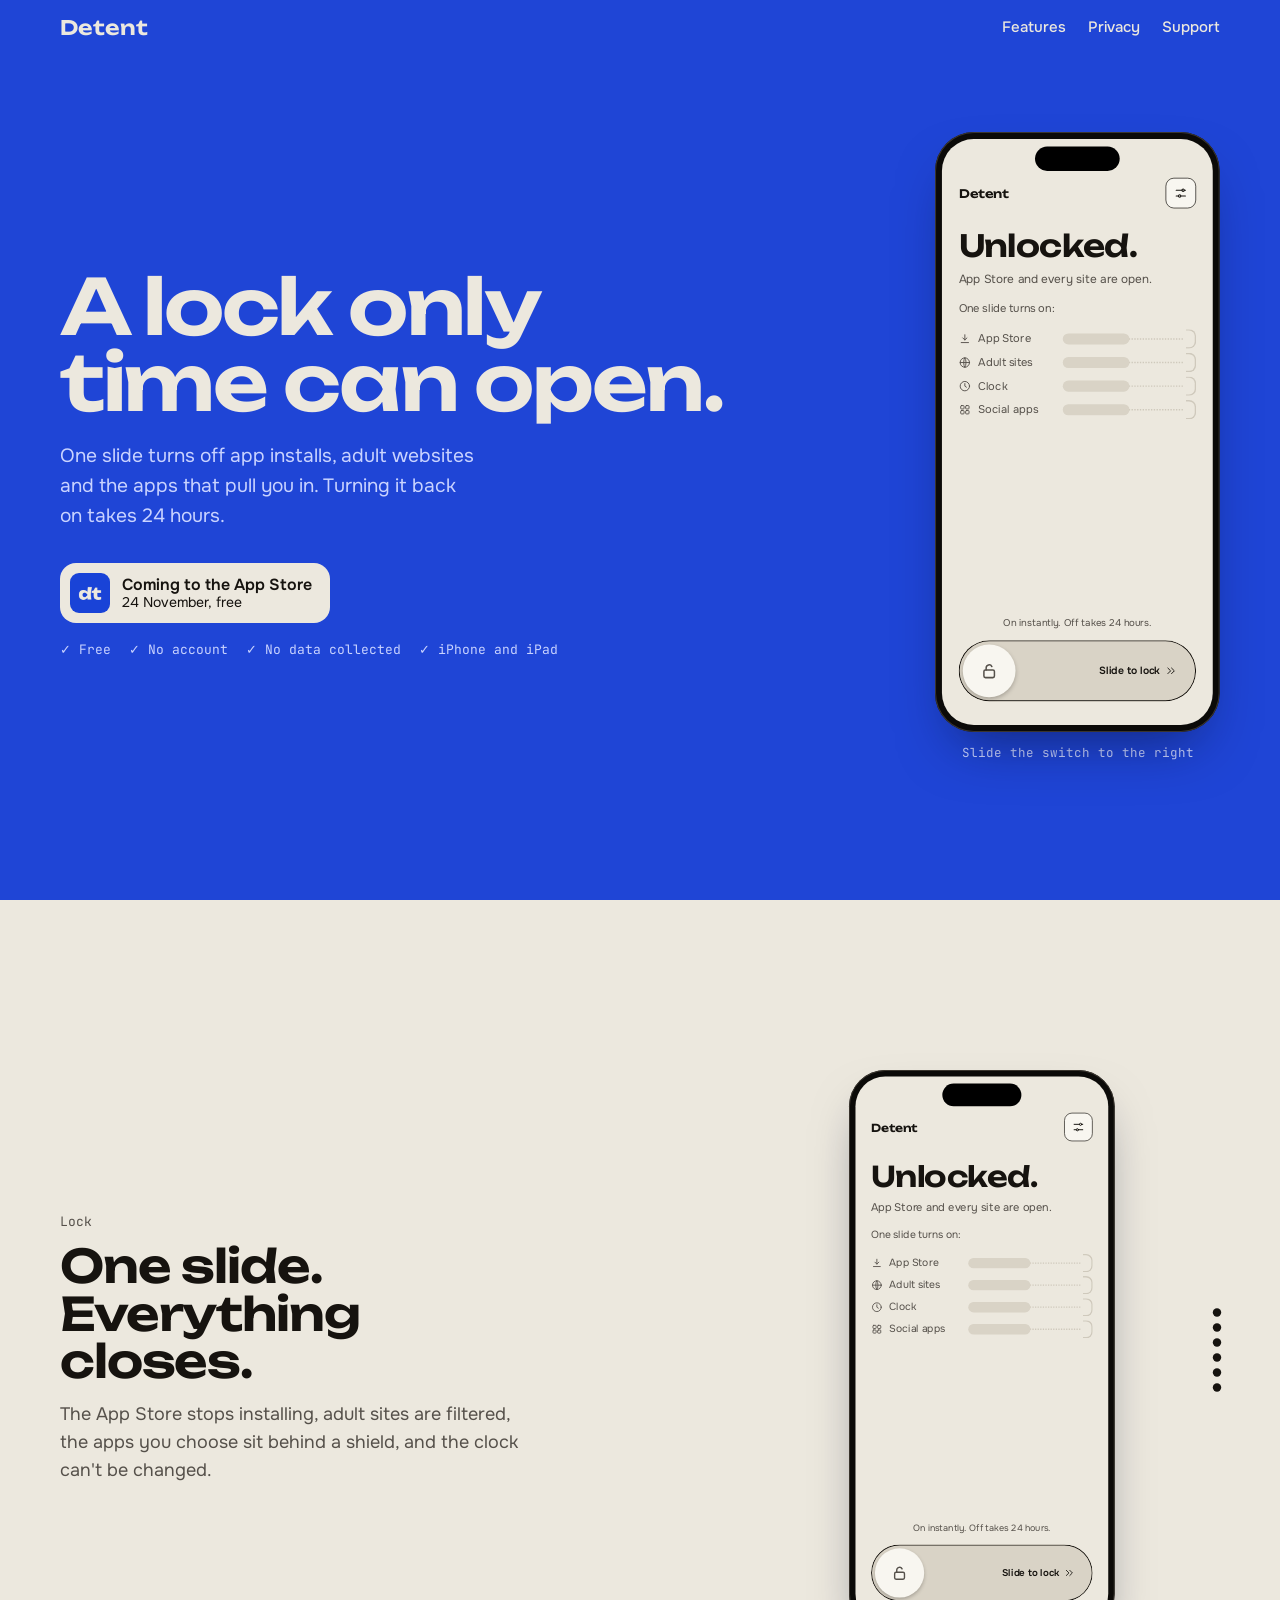
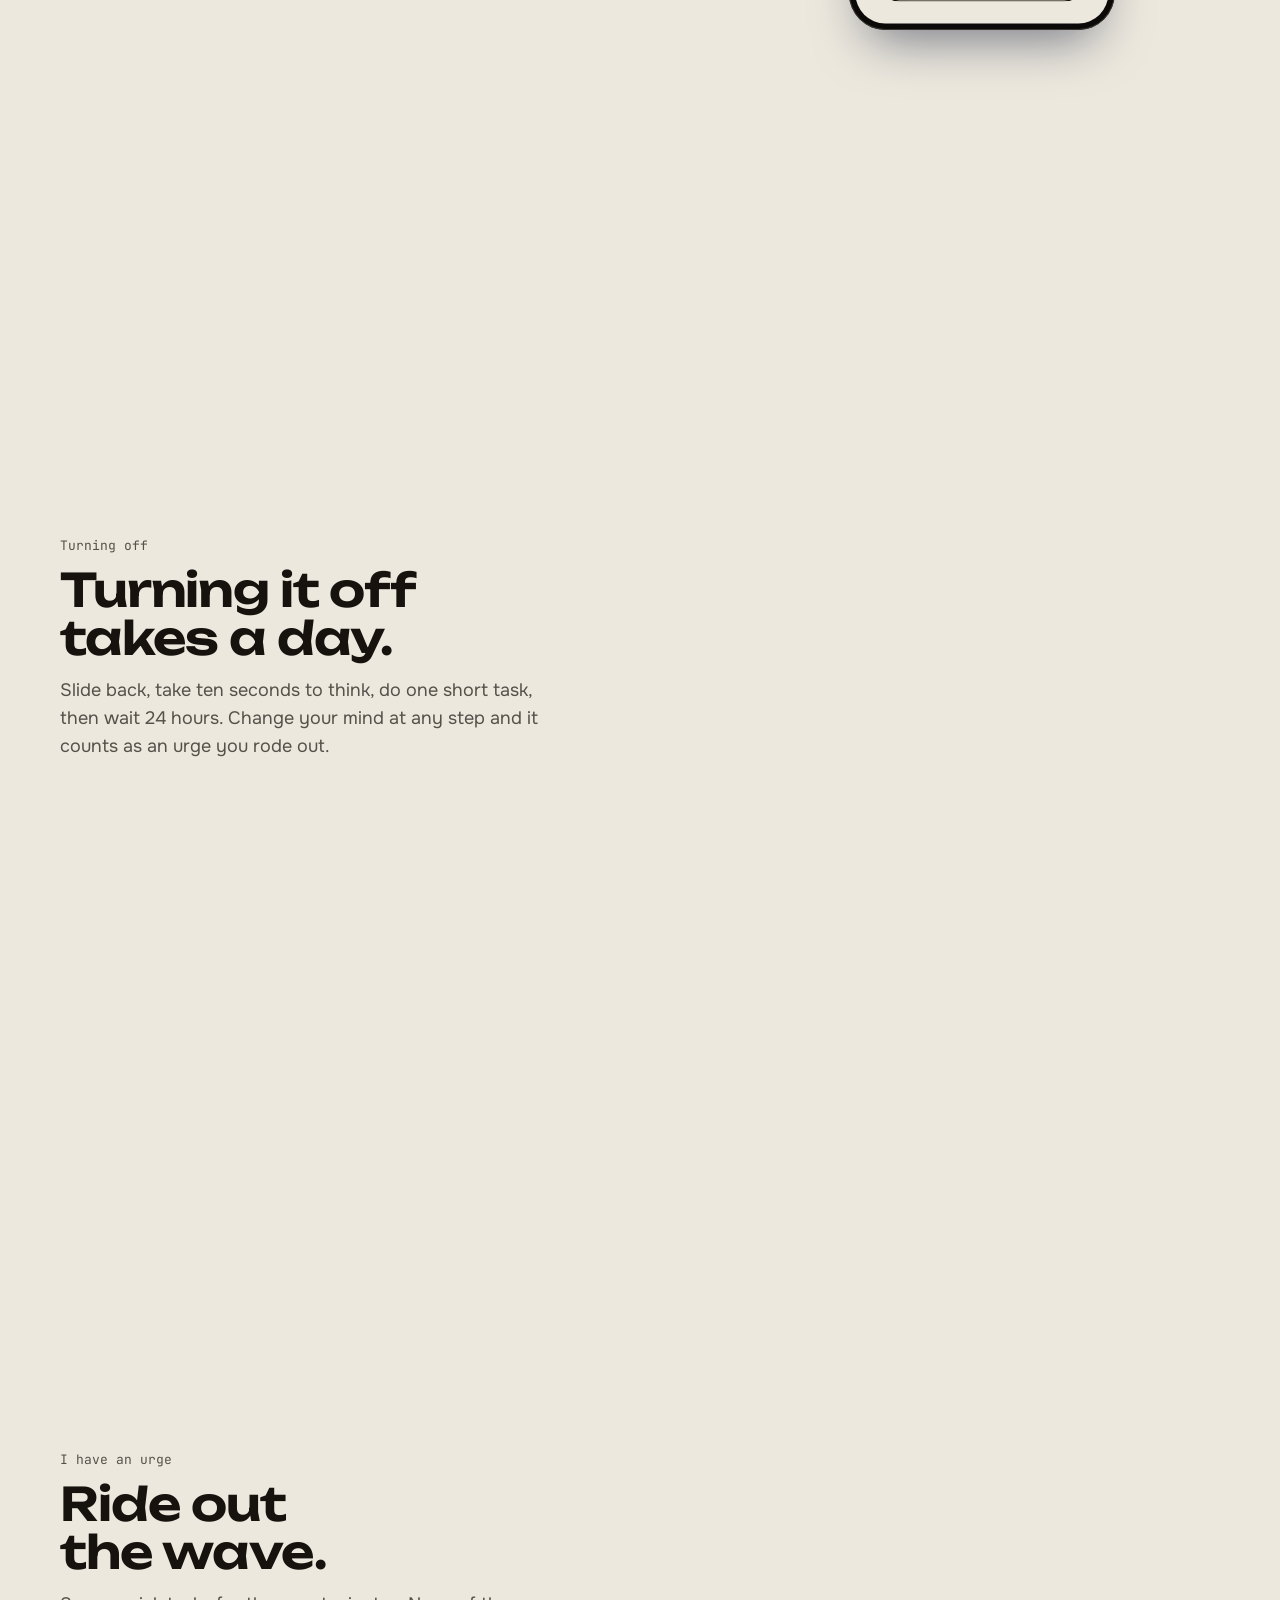
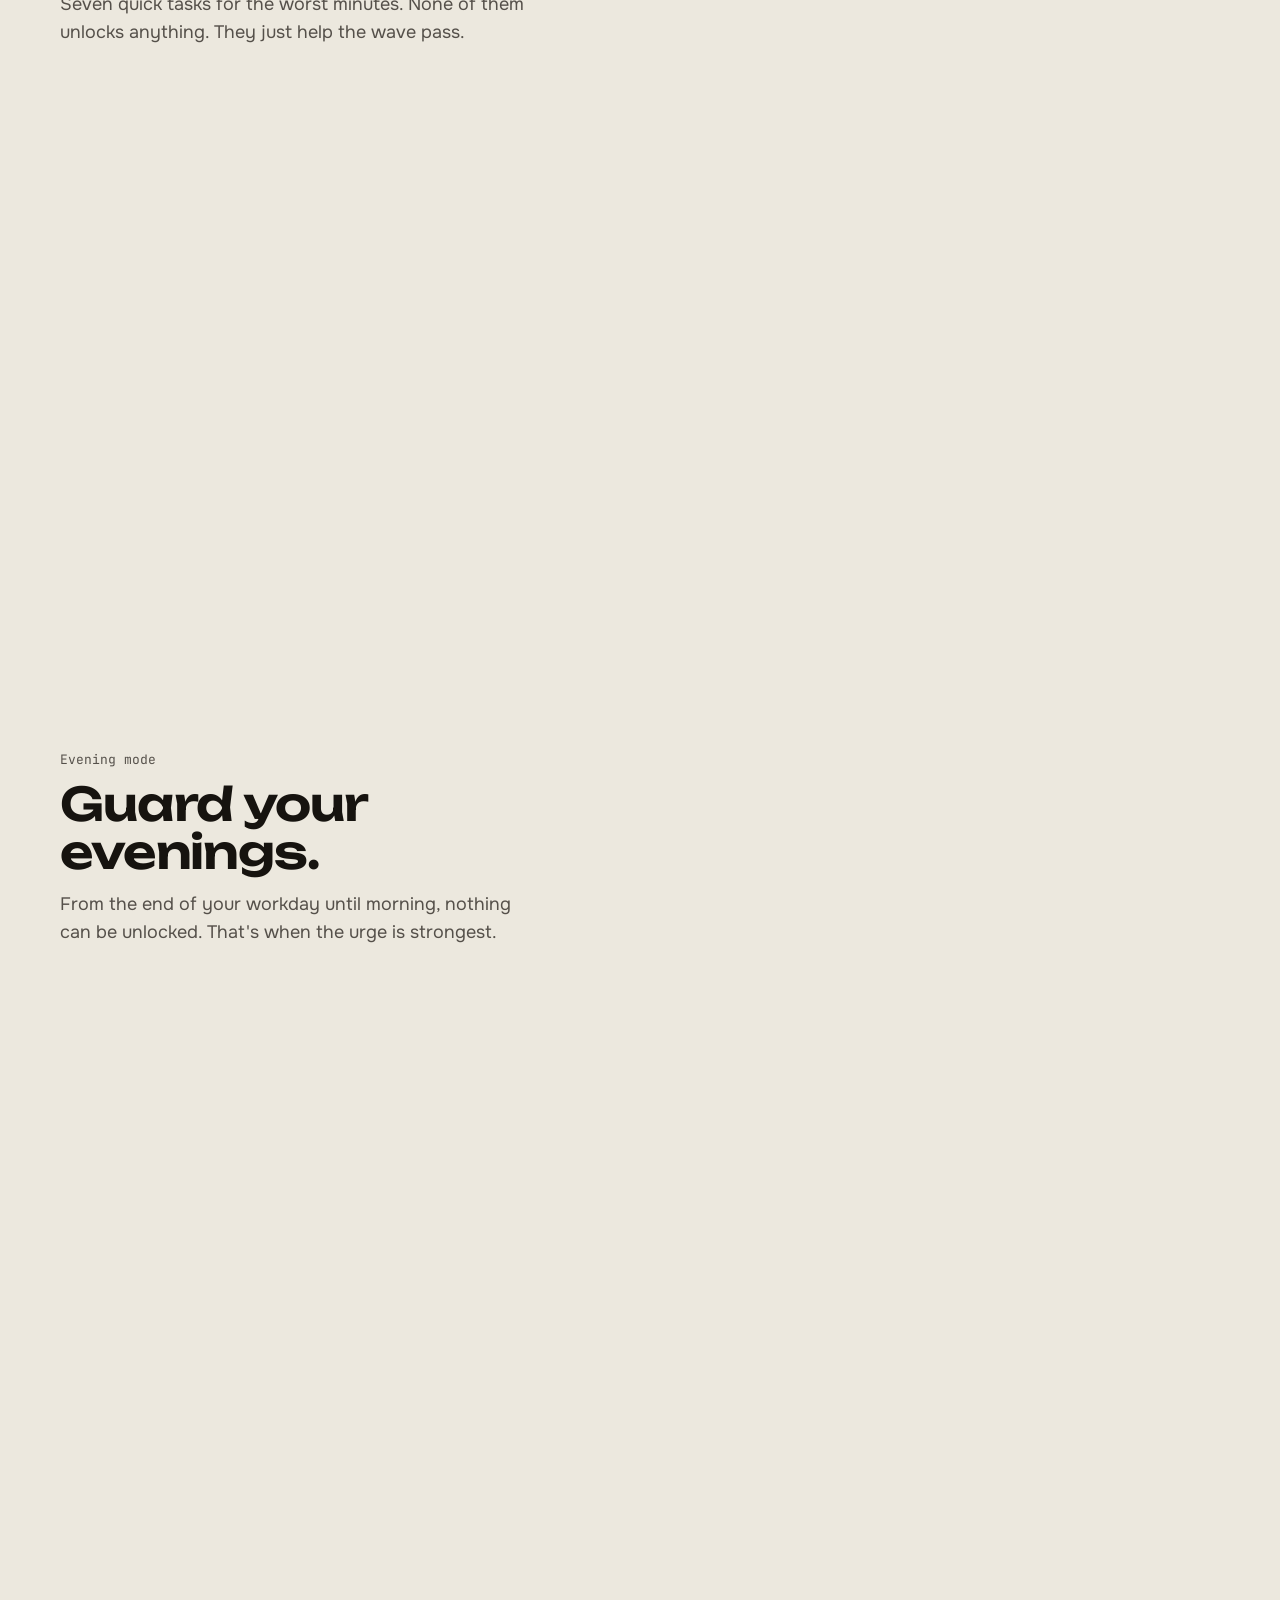
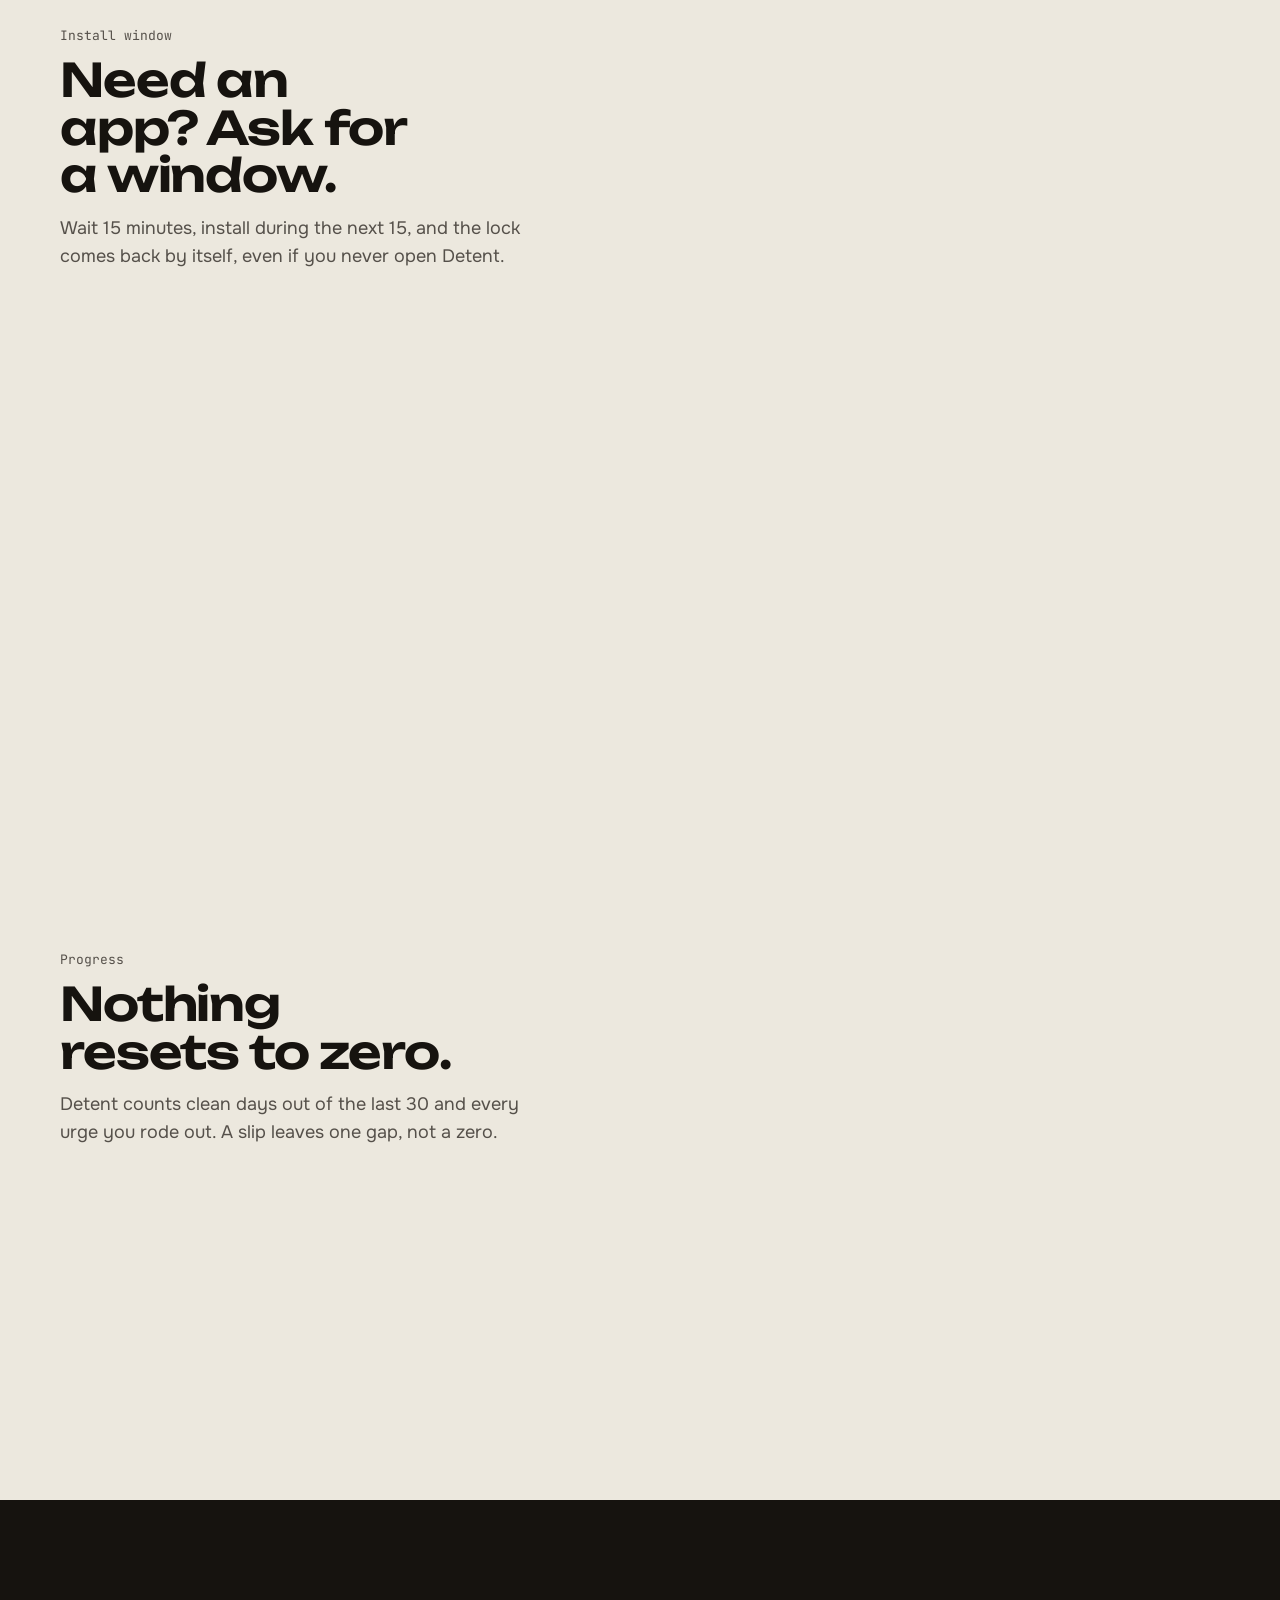
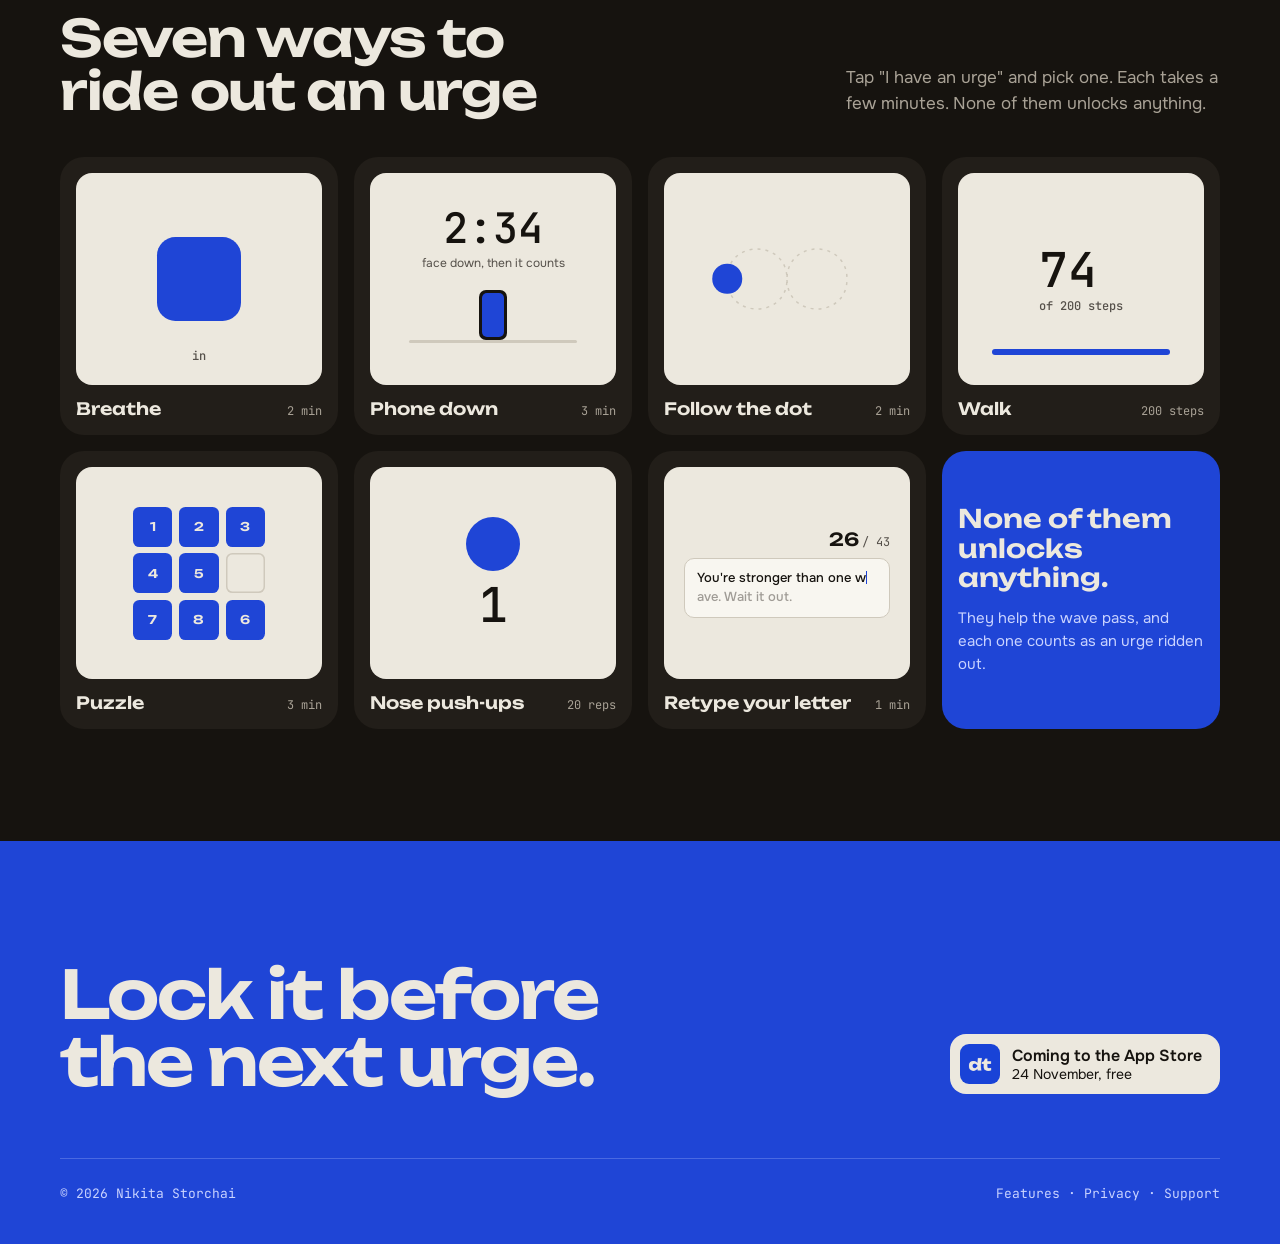
==== index.html @ 10a972b7 "Order the links the same everywhere: Features or Overview, Privacy, Support Co-Authored-By: Claude O" ====
<!doctype html>
<html lang="en">
<head>
<meta charset="utf-8">
<meta name="viewport" content="width=device-width, initial-scale=1, viewport-fit=cover">
<title>Detent: Strict App Blocker</title>
<meta name="description" content="One slide turns off app installs, adult websites and the apps that pull you in. Turning them back on takes 24 hours. Free for iPhone and iPad.">
<meta property="og:type" content="website">
<meta property="og:title" content="Detent: Strict App Blocker">
<meta property="og:description" content="One slide turns off app installs, adult websites and the apps that pull you in. Turning them back on takes 24 hours. Free for iPhone and iPad.">
<meta property="og:image" content="https://ogphantom.github.io/detent-site/img/og.png">
<meta property="og:url" content="https://ogphantom.github.io/detent-site/">
<meta name="twitter:card" content="summary_large_image">
<meta name="theme-color" content="#1F45D6">
<link rel="icon" type="image/png" href="img/icon.png">
<link rel="apple-touch-icon" href="img/icon.png">
<link rel="preconnect" href="https://fonts.googleapis.com">
<link rel="preconnect" href="https://fonts.gstatic.com" crossorigin>
<link rel="stylesheet" href="https://fonts.googleapis.com/css2?family=Unbounded:wght@400;500;600;700&family=Onest:wght@400;500;600&family=JetBrains+Mono:wght@400;500&display=swap">
<link rel="stylesheet" href="assets/detent.css?v=a478a43e">
</head>
<body data-page="home">
<template id="dev-tpl">
  <div class="dev"><span class="island"></span>
    <div class="ms">
      <div class="ms-top"><span class="ms-word">Detent</span><span class="ms-set"><svg width="20" height="20" viewBox="0 0 24 24"><path d="M4 7h10M18 7h2M4 17h4M12 17h8"/><circle cx="16" cy="7" r="2"/><circle cx="10" cy="17" r="2"/></svg></span></div>
      <div class="ms-body">
        <div data-head>
          <p class="ms-h tx" data-h>Unlocked.</p>
          <p class="ms-sub tx" data-s>App Store and every site are open.</p>
          <p class="ms-lbl" data-lbl>One slide turns on:</p>
        </div>
        <div data-timer hidden>
          <div class="ms-timer"><span class="t" data-t>24:00:00</span><span class="u">until protection turns off</span></div>
          <p class="ms-line" data-line>Everything stays blocked until then. Changing your mind counts as an urge ridden out.</p>
          <div class="ms-hours" data-hours></div>
        </div>
        <div class="ob-bolts" data-bolts></div>
        <div class="ms-rest" data-rest style="opacity:0">
          <div data-sqwrap><div class="ms-sq" data-sq></div><p class="ms-counts" data-counts></p></div>
          <div class="ms-rows" data-rows></div>
        </div>
      </div>
      <p class="ms-cap" data-cap>On instantly. Off takes 24 hours.</p>
      <div class="ms-switch"><i class="ms-fill"></i><span class="ms-lab"></span><button class="ms-knob" type="button" aria-label="Slide to lock"></button></div>
    </div>
  </div>
</template>
<main id="landing">
  <section class="d-hero">
    <div class="wrap">
      <header class="site"><a class="word" href="./">Detent</a><nav><a href="features.html" class="fx-link">Features</a><a href="privacy.html">Privacy</a><a href="support.html">Support</a></nav></header>
      <div class="grid">
        <div>
          <h1>A lock only time can open.</h1>
          <p class="lede">One slide turns off app installs, adult websites and the apps that pull you in. Turning it back on takes 24 hours.</p>
          <div class="store light"><img src="img/icon.png" alt=""><span><b>Coming to the App Store</b>24 November, free</span></div>
          <div class="facts"><span>Free</span><span>No account</span><span>No data collected</span><span>iPhone and iPad</span></div>
        </div>
        <div class="d-try">
          <div class="devwrap" data-dev="hero"></div>
          <p class="d-hint" data-hint>Slide the switch to the right</p>
        </div>
      </div>
    </div>
  </section>

  <section class="d-story" id="d-story">
    <div class="wrap grid">
      <div class="d-steps">
        <div class="d-step" data-bg="#ECE8DE" data-fg="#16130F" data-sub="#55504A">
          <span class="k">Lock</span><h2>One slide. Everything closes.</h2>
          <p>The App Store stops installing, adult sites are filtered, the apps you choose sit behind a shield, and the clock can't be changed.</p>
          <div class="devwrap inline" data-scene="0" aria-hidden="true"></div>
        </div>
        <div class="d-step" data-bg="#ECE8DE" data-fg="#16130F" data-sub="#55504A">
          <span class="k">Turning off</span><h2>Turning it off takes a day.</h2>
          <p>Slide back, take ten seconds to think, do one short task, then wait 24 hours. Change your mind at any step and it counts as an urge you rode out.</p>
          <div class="devwrap inline" data-scene="1" aria-hidden="true"></div>
        </div>
        <div class="d-step" data-bg="#1F45D6" data-fg="#ECE8DE" data-sub="#C9D3FF">
          <span class="k">I have an urge</span><h2>Ride out the wave.</h2>
          <p>Seven quick tasks for the worst minutes. None of them unlocks anything. They just help the wave pass.</p>
          <div class="devwrap inline" data-scene="2" aria-hidden="true"></div>
        </div>
        <div class="d-step" data-bg="#16130F" data-fg="#ECE8DE" data-sub="#A9A296">
          <span class="k">Evening mode</span><h2>Guard your evenings.</h2>
          <p>From the end of your workday until morning, nothing can be unlocked. That's when the urge is strongest.</p>
          <div class="devwrap inline" data-scene="3" aria-hidden="true"></div>
        </div>
        <div class="d-step" data-bg="#ECE8DE" data-fg="#16130F" data-sub="#55504A">
          <span class="k">Install window</span><h2>Need an app? Ask for a window.</h2>
          <p>Wait 15 minutes, install during the next 15, and the lock comes back by itself, even if you never open Detent.</p>
          <div class="devwrap inline" data-scene="4" aria-hidden="true"></div>
        </div>
        <div class="d-step" data-bg="#1F45D6" data-fg="#ECE8DE" data-sub="#C9D3FF">
          <span class="k">Progress</span><h2>Nothing resets to zero.</h2>
          <p>Detent counts clean days out of the last 30 and every urge you rode out. A slip leaves one gap, not a zero.</p>
          <div class="devwrap inline" data-scene="5" aria-hidden="true"></div>
        </div>
      </div>
      <div class="d-sticky" aria-hidden="true">
        <div class="devwrap" data-dev="story"></div>
        <div class="dots"><i class="on"></i><i></i><i></i><i></i><i></i><i></i></div>
      </div>
    </div>
  </section>

  <section class="urges">
    <div class="wrap">
      <div class="head"><h2>Seven ways to ride out an urge</h2><p>Tap "I have an urge" and pick one. Each takes a few minutes. None of them unlocks anything.</p></div>
      <div class="cards" data-cards></div>
    </div>
  </section>

  <section class="end">
    <div class="wrap grid">
      <h2>Lock it before the next urge.</h2>
      <div class="store light"><img src="img/icon.png" alt=""><span><b>Coming to the App Store</b>24 November, free</span></div>
    </div>
    <div class="wrap"><div class="foot"><span>© 2026 Nikita Storchai</span><span><a href="features.html">Features</a> · <a href="privacy.html">Privacy</a> · <a href="support.html">Support</a></span></div></div>
  </section>
</main>
<script src="assets/detent.js?v=8338867e"></script>
</body>
</html>
---- assets/detent.css ----
/* Detent site: shared styles for index.html and features.html.
   Detent's own palette and fonts; the site commits to that look, so there is no dark variant. */
:root {
  --bone: #ECE8DE;
  --paper: #F4F1E8;
  --surface: #F8F6F0;
  --ink: #16130F;
  --ink-2: #221E19;
  --muted: #55504A;
  --muted-night: #A9A296;
  --hairline: #CFC9BC;
  --off: #D9D3C6;
  --cobalt: #1F45D6;
  --on-cobalt: #C9D3FF;
  --orange: #A84300;
  --display: "Unbounded", "Arial Black", system-ui, sans-serif;
  --body: "Onest", "Helvetica Neue", system-ui, sans-serif;
  --mono: "JetBrains Mono", ui-monospace, Menlo, monospace;
  --gl: max(20px, env(safe-area-inset-left, 0px));
  --gr: max(20px, env(safe-area-inset-right, 0px));
  color-scheme: light;
}
* { box-sizing: border-box; }
html { -webkit-text-size-adjust: 100%; background: var(--cobalt); }
main { background: var(--bone); }
body { margin: 0; background: var(--cobalt); color: var(--ink); font: 400 17px/1.55 var(--body); -webkit-font-smoothing: antialiased; }
img { display: block; max-width: 100%; }
h1, h2, h3 { margin: 0; text-wrap: balance; }
p { margin: 0; }
button { font: inherit; color: inherit; }
.mono { font-family: var(--mono); font-variant-numeric: tabular-nums; }
.wrap { padding-left: var(--gl); padding-right: var(--gr); max-width: 1200px; margin: 0 auto; }
:focus-visible { outline: 3px solid var(--orange); outline-offset: 3px; border-radius: 6px; }
[hidden] { display: none !important; }


/* Site header, store button, footer */
.site { display: flex; align-items: center; justify-content: space-between; gap: 16px; padding-block: 16px; }
.site .word { font: 600 20px/1 var(--display); color: inherit; text-decoration: none; }
.site nav { display: flex; gap: 22px; font-size: 15px; }
.site nav a { color: inherit; text-decoration: none; font-weight: 500; }
.site nav a:hover { text-decoration: underline; text-underline-offset: 4px; }
.store { display: inline-flex; align-items: center; gap: 12px; text-align: left; padding: 10px 18px 10px 10px; border-radius: 16px; background: var(--ink); color: var(--bone); text-decoration: none; line-height: 1.2; font-size: 14px; }
.store img { width: 40px; height: 40px; border-radius: 9px; }
.store b { display: block; font-weight: 600; font-size: 16px; }
.store.light { background: var(--bone); color: var(--ink); }
.facts { display: flex; flex-wrap: wrap; gap: 6px 18px; margin-top: 18px; font: 400 13px/1.4 var(--mono); }
.facts span::before { content: "✓ "; }
.foot a { color: inherit; text-decoration: none; }
.foot a:hover { text-decoration: underline; }
.foot { padding-block: 26px calc(40px + env(safe-area-inset-bottom, 0px)); display: flex; flex-wrap: wrap; justify-content: space-between; gap: 14px; font: 400 13px/1.4 var(--mono); }

/* Phone with a screenshot: an iPhone's outline at --w wide */
.phone { --w: 260px; width: var(--w); max-width: 100%; aspect-ratio: 462 / 978; padding: calc(var(--w) * 0.024); border-radius: calc(var(--w) * 0.155); background: #0B0A08; box-shadow: inset 0 0 0 1px #3A352E, 0 30px 60px -28px rgba(10, 14, 40, .45); flex: none; position: relative; }
.phone .scr { width: 100%; height: 100%; border-radius: calc(var(--w) * 0.132); overflow: hidden; background: var(--bone); position: relative; }
.phone .scr > img { width: 100%; height: 100%; object-fit: cover; object-position: center top; }
.phone::after { content: ""; position: absolute; top: calc(var(--w) * 0.035); left: 50%; width: calc(var(--w) * 0.29); height: calc(var(--w) * 0.085); transform: translateX(-50%); background: #000; border-radius: 999px; z-index: 5; }

/* ===== The live phone: the main screen at its real 390 × 844 pt, scaled to fit ===== */
.devwrap { --s: .6; width: calc(410px * var(--s)); height: calc(864px * var(--s)); flex: none; position: relative; }
.dev { position: absolute; left: 0; top: 0; width: 410px; height: 864px; padding: 10px; border-radius: 56px; background: #0B0A08; box-shadow: inset 0 0 0 1.5px #3A352E, 0 40px 80px -30px rgba(8, 14, 48, .55); transform: scale(var(--s)); transform-origin: 0 0; }
.dev .island { position: absolute; top: 21px; left: 50%; width: 122px; height: 35px; margin-left: -61px; border-radius: 18px; background: #000; z-index: 9; }
.ms { --m-bg: #ECE8DE; --m-surface: #F8F6F0; --m-ink: #16130F; --m-muted: #55504A; --m-hair: #CFC9BC; --m-track: #D9D3C6; --m-fill: #1F45D6; --m-accent: #1F45D6; --m-orange: #A84300; --m-slip: #8C867C; --m-knob: #F8F6F0;
  position: relative; width: 390px; height: 844px; border-radius: 46px; overflow: hidden; background: var(--m-bg); color: var(--m-ink); font-family: var(--body); user-select: none; -webkit-user-select: none; }
.ms-top { display: flex; align-items: center; justify-content: space-between; padding: 56px 24px 0; height: 100px; }
.ms-word { font: 600 17px/1 var(--display); letter-spacing: -.01em; }
.ms-set { width: 44px; height: 44px; border-radius: 12px; border: 1.5px solid var(--m-ink); background: var(--m-surface); display: grid; place-items: center; }
.ms-set svg { fill: none; stroke: var(--m-ink); stroke-width: 1.8; stroke-linecap: round; }
.ms-body { padding: 0 24px; }
.ms-h { margin: 32px 0 0; font: 600 44px/1 var(--display); letter-spacing: -.02em; }
.ms-sub { margin: 14px 0 0; font-size: 17px; line-height: 1.45; color: var(--m-muted); max-width: 320px; }
.ms-lbl { margin: 18px 0 0; font-size: 16px; line-height: 1.4; color: var(--m-muted); }
.ms-timer { margin: 24px 0 0; display: flex; flex-direction: column; gap: 8px; }
.ms-timer .t { font: 500 56px/1 var(--mono); letter-spacing: -.02em; color: var(--m-orange); font-variant-numeric: tabular-nums; }
.ms-timer .u { font-size: 20px; font-weight: 600; line-height: 1.3; }
.ms-line { margin: 6px 0 0; font-size: 15px; line-height: 1.45; color: var(--m-muted); max-width: 330px; }
.ms-hours { margin-top: 20px; display: grid; grid-template-columns: repeat(12, 1fr); gap: 6px; }
.ms-hours i { display: block; height: 22px; border-radius: 5px; background: var(--m-track); }
.ms-hours i.past { background: var(--m-orange); }
.ms-knob.pop svg { animation: knobIcon .45s cubic-bezier(.3, 1.4, .5, 1); }
@keyframes knobIcon { from { opacity: 0; transform: scale(.5) rotate(-12deg); } }
.ms { transition: background-color .9s ease, color .9s ease; }
.ms.night { --m-bg: #16130F; --m-surface: #221E19; --m-ink: #ECE8DE; --m-muted: #A9A296; --m-hair: #3A342C; --m-track: #2A2620; --m-slip: #6B655C; --m-accent: #4F6EF7; --m-orange: #E07A35; }
.ms.night .ob-bolt .rail::before { border-top-color: #3A342C; }
.ms.night .ms-switch::after { box-shadow: none; }
.ms.static .ms-knob { cursor: default; pointer-events: none; }
.ms-row { transition: background-color .3s ease; }
.ms-row.tap { background-color: rgba(22, 19, 15, .07); }
.ms-row.dim { opacity: .45; }
.ms-row.moonrow .i { stroke: var(--m-orange); }
.ms-row.moonrow .v { color: var(--m-orange); }
.ob-bolt.open .bar { background: var(--m-orange); }
.ob-bolt.open .nm { color: var(--m-orange); }
.ms-hours.win { grid-template-columns: repeat(15, 1fr); }
.ms > .ts { z-index: 5; }
.ts.rode { background: #1F45D6; color: #ECE8DE; }
.ts.rode .xbtn { width: 44px; height: 44px; border-radius: 12px; border: 1.5px solid rgba(236, 232, 222, .75); display: grid; place-items: center; }
.ts.rode .xbtn svg { fill: none; stroke: #ECE8DE; stroke-width: 1.8; stroke-linecap: round; }
.ts.rode .rh { margin: 28px 0 0; font: 600 40px/1 var(--display); letter-spacing: -0.02em; }
.ts.rode .rnum { margin-top: 10px; height: 150px; overflow: hidden; }
.ts.rode .rnum .col { display: flex; flex-direction: column; transition: transform .9s cubic-bezier(.3, 1.2, .5, 1); }
.ts.rode .rnum .col.go { transform: translateY(-150px); }
.ts.rode .rnum b { display: block; height: 150px; font: 600 150px/150px var(--display); letter-spacing: -0.05em; }
.ts.rode .rsub { margin: 4px 0 0; font-size: 16px; line-height: 1.4; color: #C9D3FF; }
.ts.rode .rsq { margin-top: 26px; display: grid; grid-template-columns: repeat(15, 1fr); gap: 6px; }
.ts.rode .rsq i { display: block; height: 17px; border-radius: 4px; background: #ECE8DE; }
.ts.rode .rsq i.slip { background: transparent; box-shadow: inset 0 0 0 1.5px rgba(236, 232, 222, .6); }
.ts.rode .rsq i.today { box-shadow: 0 0 0 2px #1F45D6, 0 0 0 3.5px #ECE8DE; }
.ts.rode .rsq.pop i { animation: hrIn .45s cubic-bezier(.3, 1.3, .5, 1) backwards; animation-delay: calc(var(--k) * 22ms + 150ms); }
.ts.rode .rcount { margin: 12px 0 0; font-size: 15px; color: #C9D3FF; }
.ts.rode .rdone { margin-top: auto; height: 56px; border-radius: 16px; background: #ECE8DE; color: #16130F; display: grid; place-items: center; font-size: 16px; font-weight: 600; }
.ms-hours.pop i { animation: hrIn .45s cubic-bezier(.3, 1.3, .5, 1) backwards; animation-delay: calc(var(--k) * 16ms + 140ms); }
@keyframes hrIn { from { opacity: 0; transform: scale(.55); } }
.ms-sq { margin-top: 24px; display: grid; grid-template-columns: repeat(15, 1fr); gap: 6px; }
.ms-sq i { display: block; height: 17px; border-radius: 4px; background: var(--m-accent); }
.ms-sq i.slip { background: transparent; box-shadow: inset 0 0 0 1.5px var(--m-slip); }
.ms-sq i.today { box-shadow: 0 0 0 2px var(--m-bg), 0 0 0 3.5px var(--m-ink); }
.ms-counts { margin: 12px 0 0; font-size: 16px; line-height: 1.45; color: var(--m-muted); }
.ms-counts b { color: var(--m-ink); font-weight: 600; }
.ms-rows { margin-top: 24px; border-bottom: 1px solid var(--m-hair); }
.ms-row { height: 52px; display: flex; align-items: center; gap: 12px; border-top: 1px solid var(--m-hair); font-size: 16px; width: 100%; background: none; border-left: 0; border-right: 0; border-bottom: 0; padding: 0; text-align: left; color: inherit; }
.ms-row svg { flex: none; fill: none; stroke-linecap: round; stroke-linejoin: round; }
.ms-row .i { stroke: var(--m-ink); stroke-width: 1.8; }
.ms-row.main .i { stroke: var(--m-accent); stroke-width: 2; }
.ms-row.main .l { font-weight: 600; }
.ms-row .l { flex: 1; }
.ms-row .v { font: 400 13px var(--mono); color: var(--m-muted); }
.ms-row .c { stroke: var(--m-muted); stroke-width: 2; }
button.ms-row { cursor: pointer; }
.ms-rest { transition: opacity .3s ease .05s; }
/* bolts: name, a dotted rail, a bar, and its catch */
.ob-bolts { margin-top: 16px; display: flex; flex-direction: column; }
.ob-bolt { display: flex; align-items: center; min-height: 34px; }
.ob-bolt .nm { flex: none; width: 150px; display: flex; align-items: center; gap: 10px; color: var(--m-muted); transition: color .25s ease; font-size: 16px; }
.ob-bolt .nm svg { flex: none; fill: none; stroke: currentColor; stroke-width: 1.8; stroke-linecap: round; stroke-linejoin: round; }
.ob-bolt.seated .nm { color: var(--m-ink); }
.ob-bolt .rail { position: relative; flex: 1; height: 28px; }
.ob-bolt .rail::before { content: ""; position: absolute; left: 8px; right: 19px; top: 13px; border-top: 2px dotted #CFC9BC; }
.ob-bolt .bar { position: absolute; left: 0; top: 6px; width: 96px; height: 16px; border-radius: 8px; background: #D9D3C6; transition: background .2s ease; }
.ob-bolt .catch { position: absolute; right: 0; top: 0; width: 15px; height: 28px; border: 2.5px solid #CFC9BC; border-left: 0; border-radius: 0 10px 10px 0; transition: border-color .2s ease; }
.ob-bolt.seated .bar { background: var(--tint, #1F45D6); }
.ob-bolt.seated .catch { border-color: var(--tint, #1F45D6); }
.ob-bolts.orange { --tint: #A84300; }
.ob-bolt .catch.knock { animation: knock .34s ease-out; }
@keyframes knock { 0% { transform: none; } 22% { transform: translateX(3px); } 100% { transform: none; } }
/* the switch */
.ms-cap { position: absolute; left: 24px; right: 24px; bottom: 136px; margin: 0; text-align: center; font-size: 14px; line-height: 1.4; color: var(--m-muted); transition: opacity .3s ease; }
.ms-switch { position: absolute; left: 24px; right: 24px; bottom: 34px; height: 88px; border-radius: 44px; background: var(--m-track); overflow: hidden; transition: background .5s ease; touch-action: none; }
.ms-switch::after { content: ""; position: absolute; inset: 0; border-radius: 44px; box-shadow: inset 0 0 0 1.5px var(--m-ink); pointer-events: none; }
.ms-switch.on { background: var(--m-fill); }
.ms-switch.cd { background: var(--m-orange); }
.ms-fill { position: absolute; left: 0; top: 0; bottom: 0; width: 0; border-radius: 44px; background: var(--m-fill); opacity: 0; }
.ms-fill.o { background: var(--m-orange); }
.ms-lab { position: absolute; top: 0; height: 88px; display: flex; align-items: center; gap: 8px; font-size: 15px; font-weight: 600; white-space: nowrap; }
.ms-lab svg { fill: none; stroke-width: 2; stroke-linecap: round; stroke-linejoin: round; flex: none; }
.ms-lab.l { left: 28px; color: #FFFFFF; }
.ms-lab.r { right: 28px; color: var(--m-ink); }
.ms-lab.rw { right: 28px; color: #FFFFFF; }
.ms-lab .soft { stroke: #C9D3FF; }
.ms-lab .softo { stroke: #FFE3CF; }
.ms-lab .ink { stroke: var(--m-ink); }
.ms-lab .mono { font-size: 12px; font-weight: 500; color: #C9D3FF; }
.ms-knob { all: unset; box-sizing: border-box; position: absolute; top: 6px; left: 6px; width: 76px; height: 76px; border-radius: 38px; background: var(--m-knob); box-shadow: 0 3px 6px rgba(22,19,15,.25); display: grid; place-items: center; cursor: grab; touch-action: none; z-index: 2; }
.ms-knob:active { cursor: grabbing; }
.ms-knob:focus-visible { outline: 3px solid var(--orange); outline-offset: 3px; }
.ms-knob svg { fill: none; stroke-width: 2; stroke-linecap: round; stroke-linejoin: round; }
.ms-knob .k-off { stroke: #55504A; }
.ms-knob .k-on { stroke: #1F45D6; }
.ms-knob .k-cd { stroke: var(--m-orange); }
.nudge .ms-knob { animation: msNudge 1.6s ease-in-out .5s 2; }
@keyframes msNudge { 0%, 100% { translate: 0; } 30% { translate: 18px; } 55% { translate: 0; } }
.nudge-l .ms-knob { animation: msNudgeL 1.6s ease-in-out .8s 2; }
@keyframes msNudgeL { 0%, 100% { translate: 0; } 30% { translate: -18px; } 55% { translate: 0; } }
.ms .tx { transition: opacity .12s ease, transform .12s ease; }

/* ===== D: hero ===== */
.d-hero { background: var(--cobalt); color: var(--bone); }
.d-hero > .wrap { min-height: 100svh; display: flex; flex-direction: column; }
.d-hero .grid { flex: 1; }
.d-hero .grid { display: grid; grid-template-columns: minmax(0, 1fr) auto; gap: clamp(32px, 6vw, 96px); align-items: center; padding-block: clamp(12px, 3vh, 40px) clamp(28px, 6vh, 72px); }
.d-hero .grid > * { min-width: 0; }
.d-hero h1 { font: 600 clamp(38px, min(6vw, 9vh), 88px)/0.98 var(--display); letter-spacing: -0.03em; }
.d-hero .lede { margin-top: clamp(14px, 2.4vh, 22px); font-size: clamp(17px, 1.5vw, 20px); color: var(--on-cobalt); max-width: 32ch; }
.d-hero .store { margin-top: clamp(20px, 3.6vh, 32px); }
.d-hero .facts { color: var(--on-cobalt); }
.d-try { display: grid; justify-items: center; gap: 12px; }
.d-hint { width: 0; min-width: 100%; min-height: 4.2em; font: 400 12.5px/1.4 var(--mono); color: var(--on-cobalt); text-align: center; text-wrap: balance; }

/* ===== D: sticky story ===== */
.d-story { --bg: #ECE8DE; --fg: #16130F; --sub: #55504A; background: var(--bg); color: var(--fg); transition: background-color .6s ease, color .6s ease; }
.d-story .grid { display: grid; grid-template-columns: minmax(0, 1fr) minmax(0, 0.75fr); gap: 48px; }
.d-story .grid > * { min-width: 0; }
.d-step { height: 100svh; min-height: 520px; display: flex; flex-direction: column; justify-content: center; max-width: 30rem; }
.d-step > .k { font: 400 13px/1 var(--mono); color: var(--sub); }
.d-step > h2 { font: 600 clamp(30px, 3.6vw, 52px)/1.03 var(--display); letter-spacing: -0.025em; margin-top: 14px; }
.d-step > p { margin-top: 16px; font-size: 18px; color: var(--sub); }
.d-step .inline { display: none; }
.d-sticky { position: sticky; top: 0; height: 100svh; display: flex; align-items: center; justify-content: center; }
.d-sticky .devwrap { transition: opacity .3s ease; }
.dots { position: absolute; right: 0; top: 50%; transform: translateY(-50%); display: grid; gap: 9px; }
.dots i { width: 6px; height: 6px; border-radius: 50%; background: currentColor; opacity: .25; transition: opacity .3s, transform .3s; }
.dots i.on { opacity: 1; transform: scale(1.4); }

/* ===== Seven urge tasks, animated ===== */
.urges { background: var(--ink); color: var(--bone); padding-block: clamp(64px, 9vw, 112px); }
.urges .head { display: flex; flex-wrap: wrap; justify-content: space-between; align-items: end; gap: 20px; }
.urges h2 { font: 600 clamp(30px, 4vw, 56px)/1.03 var(--display); letter-spacing: -0.025em; max-width: 15ch; }
.urges .head p { color: var(--muted-night); max-width: 34ch; }
.cards { margin-top: 40px; display: grid; grid-template-columns: repeat(4, minmax(0, 1fr)); gap: 16px; }
.card { background: var(--ink-2); border-radius: 24px; padding: 16px; display: grid; gap: 14px; min-width: 0; }
.card .stage { aspect-ratio: 1 / 0.86; border-radius: 16px; background: var(--bone); color: var(--ink); position: relative; overflow: hidden; display: grid; place-items: center; }
.card .t { display: flex; justify-content: space-between; gap: 10px; align-items: baseline; }
.card .t b { font: 600 17px/1.2 var(--display); color: var(--bone); }
.card .t span { font: 400 12px var(--mono); color: var(--muted-night); white-space: nowrap; }
.card.more { background: var(--cobalt); align-content: center; gap: 14px; }
.card.more p { font: 600 clamp(20px, 2vw, 26px)/1.15 var(--display); color: var(--bone); }
.card.more span { color: var(--on-cobalt); font-size: 15px; }
.a-breathe { width: 34%; aspect-ratio: 1; border-radius: 22%; background: var(--cobalt); animation: br 8s cubic-bezier(.4,0,.2,1) infinite; }
@keyframes br { 0%, 100% { transform: scale(.8); border-radius: 22%; } 50% { transform: scale(1.45); border-radius: 50%; } }
.a-breathe-l { position: absolute; bottom: 10%; font: 500 12px var(--mono); color: var(--muted); }
.a-breathe-l::after { content: "in"; animation: brl 8s steps(1) infinite; }
@keyframes brl { 0% { content: "in"; } 50% { content: "out"; } }
.a-down-box { position: absolute; inset: 0; }
.a-down-t { position: absolute; left: 0; right: 0; top: 16%; text-align: center; font: 500 clamp(30px, 3.4vw, 42px)/1 var(--mono); color: var(--ink); }
.a-down-t small { display: block; margin-top: 6px; font: 400 12px var(--body); color: var(--muted); }
.a-table { position: absolute; left: 16%; right: 16%; bottom: 20%; height: 3px; border-radius: 2px; background: var(--hairline); }
.a-down { position: absolute; left: calc(50% - 14px); bottom: calc(20% + 3px); width: 28px; height: 50px; border-radius: 7px; background: var(--ink); transform-origin: 100% 100%; animation: down 7s cubic-bezier(.5,0,.3,1) infinite; }
.a-down::after { content: ""; position: absolute; inset: 3px; border-radius: 5px; background: var(--cobalt); animation: downFace 7s steps(1) infinite; }
@keyframes down { 0%, 12% { transform: none; } 26%, 84% { transform: translateX(-11px) rotate(90deg); } 96%, 100% { transform: none; } }
@keyframes downFace { 0% { opacity: 1; } 22% { opacity: 0; } 90% { opacity: 1; } }
.a-dot { position: absolute; width: 12%; aspect-ratio: 1; border-radius: 50%; background: var(--cobalt); offset-path: path("M 30 60 C 30 20, 90 20, 90 60 C 90 100, 150 100, 150 60 C 150 20, 90 20, 90 60 C 90 100, 30 100, 30 60 Z"); animation: dot 6s linear infinite; left: calc(50% - 90px); top: calc(50% - 60px); }
@keyframes dot { to { offset-distance: 100%; } }
.a-dot-path { position: absolute; width: 180px; height: 120px; left: calc(50% - 90px); top: calc(50% - 60px); }
.a-walk { font: 500 clamp(34px, 4vw, 48px)/1 var(--mono); }
.a-walk small { display: block; font-size: 12px; color: var(--muted); text-align: center; margin-top: 6px; }
.a-walk-bar { position: absolute; left: 14%; right: 14%; bottom: 14%; height: 6px; border-radius: 3px; background: var(--off); overflow: hidden; }
.a-walk-bar i { display: block; height: 100%; background: var(--cobalt); animation: walk 7s linear infinite; }
@keyframes walk { from { width: 0; } to { width: 100%; } }
.a-puz { width: 54%; aspect-ratio: 1; display: grid; grid-template-columns: repeat(3, 1fr); gap: 5%; position: relative; }
.a-puz i { border-radius: 16%; background: var(--cobalt); color: var(--bone); display: grid; place-items: center; font: 600 12px var(--display); font-style: normal; }
.a-puz i.gap { background: transparent; box-shadow: inset 0 0 0 1.5px var(--hairline); }
.a-puz i.mv { animation: mv 3s ease-in-out infinite; }
@keyframes mv { 0%, 20% { transform: translateX(0); } 45%, 75% { transform: translateX(calc(100% + 18%)); } 100% { transform: translateX(0); } }
.a-push { display: grid; justify-items: center; gap: 10px; }
.a-push .n { font: 500 clamp(34px, 4vw, 48px)/1 var(--mono); }
.a-push .ring { width: 54px; height: 54px; border-radius: 50%; background: var(--cobalt); animation: push 1.6s ease-in-out infinite; }
@keyframes push { 0%, 100% { transform: scale(.7); opacity: .5; } 50% { transform: scale(1); opacity: 1; } }
.a-letter { width: 84%; display: grid; gap: 8px; }
.a-letter .cnt { justify-self: end; font: 400 12px var(--mono); color: var(--muted); }
.a-letter .cnt b { font: 600 18px var(--display); color: var(--ink); margin-right: 3px; }
.a-letter .paper { background: var(--surface); border: 1px solid var(--hairline); border-radius: 10px; padding: 10px 12px; font: 500 13px/1.45 var(--body); }
.a-letter .done { color: var(--ink); }
.a-letter .rest { color: rgba(85, 80, 74, .55); }
.a-letter .caret { display: inline-block; width: 1.5px; height: 1em; background: var(--cobalt); vertical-align: -2px; animation: blink 1s steps(1) infinite; }
@keyframes blink { 50% { opacity: 0; } }

/* ===== Ending ===== */
.end { background: var(--cobalt); color: var(--bone); padding-top: clamp(72px, 10vw, 120px); }
.end .grid { display: flex; flex-wrap: wrap; justify-content: space-between; align-items: end; gap: 32px; padding-bottom: 64px; }
.end h2 { font: 600 clamp(36px, 5.2vw, 76px)/1 var(--display); letter-spacing: -0.03em; max-width: 12ch; }
.end .foot { color: var(--on-cobalt); border-top: 1px solid rgba(201, 211, 255, .25); }
.end-zeros { display: grid; grid-template-columns: repeat(4, minmax(0, 1fr)); gap: 0 28px; padding-bottom: 56px; }
.end-zeros div { border-top: 1px solid rgba(201, 211, 255, .3); padding-top: 18px; }
.end-zeros b { display: block; font: 500 clamp(36px, 4vw, 56px)/1 var(--mono); }
.end-zeros span { display: block; margin-top: 8px; color: var(--on-cobalt); font-size: 15px; }
.end .priv { max-width: 44ch; margin-top: 18px; color: var(--on-cobalt); font-size: 18px; }

/* ===== Features page ===== */
.fx-hero { background: var(--cobalt); color: var(--bone); }
.fx-hero > .wrap { min-height: 100svh; display: flex; flex-direction: column; }
.fx-hero .intro { flex: 1; }
.fx-hero .intro { display: grid; grid-template-columns: minmax(0, 0.9fr) minmax(0, 1.1fr); gap: clamp(32px, 6vw, 96px); align-items: center; padding-block: 24px 56px; }
.fx-hero .intro > * { min-width: 0; }
.fx-hero h1 { font: 600 clamp(40px, min(6vw, 9vh), 88px)/0.98 var(--display); letter-spacing: -0.03em; }
.fx-hero .lede { margin-top: 18px; font-size: clamp(17px, 1.5vw, 20px); color: var(--on-cobalt); max-width: 30ch; }
.fx-index { border-bottom: 1px solid rgba(201, 211, 255, .3); display: grid; grid-template-columns: repeat(2, minmax(0, 1fr)); column-gap: 28px; }
.fx-index a { display: flex; align-items: center; gap: 12px; height: 52px; border-top: 1px solid rgba(201, 211, 255, .3); color: var(--bone); text-decoration: none; font-size: 16px; }
.fx-index a svg { flex: none; fill: none; stroke: currentColor; stroke-width: 1.8; stroke-linecap: round; stroke-linejoin: round; }
.fx-index a .l { flex: 1; }
.fx-index a .v { font: 400 13px var(--mono); color: var(--on-cobalt); }
.fx-index a .c { stroke: var(--on-cobalt); stroke-width: 2; }
.fx-index a:hover .l { text-decoration: underline; }

.fx-sec { --bg: var(--bone); --fg: var(--ink); --sub: var(--muted); --line: var(--hairline); --accent: var(--cobalt); background: var(--bg); color: var(--fg); }
.fx-sec.cob { --bg: var(--cobalt); --fg: var(--bone); --sub: var(--on-cobalt); --line: rgba(201, 211, 255, .3); --accent: var(--bone); }
.fx-sec.ink { --bg: var(--ink); --fg: var(--bone); --sub: var(--muted-night); --line: #3A342C; --accent: #8FA3FF; }
.fx-sec.plain + .fx-sec.plain .fx-row { border-top: 1px solid var(--line); }
.fx-row { display: grid; grid-template-columns: minmax(0, 1fr) auto; gap: clamp(32px, 7vw, 120px); align-items: center; min-height: 100svh; padding-block: 40px; }
.fx-row > * { min-width: 0; }
.fx-row .k { font: 400 13px/1 var(--mono); color: var(--sub); }
.fx-row h2 { font: 600 clamp(30px, 3.6vw, 52px)/1.03 var(--display); letter-spacing: -0.025em; margin-top: 14px; max-width: 16ch; }
.fx-row .txt > p { margin-top: 16px; font-size: 18px; color: var(--sub); max-width: 40ch; }
.fx-phone { display: grid; justify-items: center; gap: 12px; }
.fx-phone .phone { --w: calc(min(560px, 100vh - 200px) * 0.472); }
.fx-phone .scr img { position: absolute; inset: 0; width: 100%; height: 100%; object-fit: cover; object-position: center top; opacity: 0; transition: opacity .9s ease; }
.fx-phone .scr img.on { opacity: 1; }
.fx-cap { width: 0; min-width: 100%; min-height: 2.8em; text-align: center; font: 400 12.5px/1.4 var(--mono); color: var(--sub); text-wrap: balance; }
.fx-dev { display: grid; justify-items: center; gap: 12px; }
/* option rows, in the app's row style */
.opts { margin-top: 28px; max-width: 460px; border-bottom: 1px solid var(--line); }
.opt { all: unset; box-sizing: border-box; position: relative; display: flex; align-items: center; gap: 12px; width: 100%; height: 52px; border-top: 1px solid var(--line); cursor: pointer; font-size: 16px; color: var(--fg); }
.opt::before { content: ""; flex: none; width: 8px; height: 8px; box-shadow: inset 0 0 0 1.5px var(--sub); transition: background-color .2s, box-shadow .2s; }
.opt .l { flex: 1; }
.opt .v { font: 400 13px var(--mono); color: var(--sub); }
.opt[aria-pressed="true"] { font-weight: 600; }
.opt[aria-pressed="true"]::before { background: var(--accent); box-shadow: none; }
.opt .run { position: absolute; left: 0; bottom: -1px; height: 2px; width: 0; background: var(--accent); }
.opt:focus-visible { outline: 3px solid var(--orange); outline-offset: 2px; }
/* evening: a time slider */
.eve { margin-top: 30px; max-width: 460px; }
.eve .now { display: flex; align-items: baseline; gap: 12px; }
.eve .now b { display: inline-block; font: 500 48px/1 var(--mono); letter-spacing: -0.02em; }
.eve .now span { font-size: 16px; color: var(--sub); }
.evebar { position: relative; margin-top: 22px; height: 6px; border-radius: 3px; background: linear-gradient(90deg, #3A342C 0 calc(var(--p, 50) * 1%), rgba(79, 110, 247, .35) calc(var(--p, 50) * 1%) 100%); }
.evebar i { position: absolute; left: 0; top: 0; bottom: 0; width: 0; border-radius: 3px; background: var(--bone); opacity: .55; transition: background .5s ease, opacity .5s ease; }
.evebar b { position: absolute; top: 50%; width: 16px; height: 16px; margin: -8px 0 0 -8px; border-radius: 50%; background: var(--bone); box-shadow: 0 0 0 5px rgba(236, 232, 222, .14); transition: background .5s ease, box-shadow .5s ease; }
.evebar.night i { background: #4F6EF7; opacity: 1; }
.evebar.night b { background: #8FA3FF; box-shadow: 0 0 0 5px rgba(143, 163, 255, .2); }
.eve input[type="range"] { -webkit-appearance: none; appearance: none; width: 100%; height: 28px; margin: 22px 0 0; background: transparent; cursor: pointer; }
.eve input[type="range"]::-webkit-slider-runnable-track { height: 6px; border-radius: 3px; background: linear-gradient(90deg, #3A342C 0 calc(var(--p) * 1%), #4F6EF7 calc(var(--p) * 1%) 100%); }
.eve input[type="range"]::-moz-range-track { height: 6px; border-radius: 3px; background: #3A342C; }
.eve input[type="range"]::-webkit-slider-thumb { -webkit-appearance: none; width: 28px; height: 28px; margin-top: -11px; border-radius: 50%; background: var(--bone); box-shadow: 0 2px 6px rgba(0,0,0,.4); }
.eve input[type="range"]::-moz-range-thumb { width: 28px; height: 28px; border: 0; border-radius: 50%; background: var(--bone); }
.eve input[type="range"]:focus-visible { outline: 3px solid var(--orange); outline-offset: 4px; border-radius: 14px; }
.eve .ticks { display: flex; justify-content: space-between; margin-top: 8px; font: 400 12px var(--mono); color: var(--sub); }
.eve .state { margin-top: 22px; padding-top: 16px; border-top: 1px solid var(--line); font-size: 16px; }
.eve .state b { display: block; font: 600 20px/1.2 var(--display); }
.eve .state span { display: block; margin-top: 6px; color: var(--sub); }
/* progress: a 30-day grid you can tap */
.prog { margin-top: 30px; max-width: 460px; }
.prog .g { display: grid; grid-template-columns: repeat(15, 1fr); gap: 6px; }
.prog .g button { all: unset; aspect-ratio: 1; border-radius: 4px; background: var(--cobalt); cursor: pointer; }
.prog .g button.s { background: transparent; box-shadow: inset 0 0 0 1.5px #8C867C; }
.prog .g button.t { box-shadow: 0 0 0 2px var(--bg), 0 0 0 3.5px var(--fg); }
.prog .g button.s.t { box-shadow: inset 0 0 0 1.5px #8C867C, 0 0 0 2px var(--bg), 0 0 0 3.5px var(--fg); }
.prog .g.pop button { animation: sqIn .5s cubic-bezier(.3,1.5,.5,1) backwards; animation-delay: calc(var(--i) * 28ms); }
.prog .g.pop button.t { animation: sqIn .5s cubic-bezier(.3,1.5,.5,1) backwards, sqToday 1.6s ease-in-out calc(var(--i) * 28ms + .5s) 2; animation-delay: calc(var(--i) * 28ms), calc(var(--i) * 28ms + .5s); }
@keyframes sqIn { from { transform: translateY(-14px) scale(.4); opacity: 0; } }
@keyframes sqToday { 0%, 100% { transform: none; } 50% { transform: scale(1.25); } }
.prog .g button:focus-visible { outline: 2px solid var(--orange); outline-offset: 2px; }
.prog .n { margin-top: 14px; font-size: 16px; color: var(--sub); }
.prog .n b { color: var(--fg); font-weight: 600; }
/* the live task phone: Detent's task screens at 390 × 844 pt, animated */
.ts { position: absolute; inset: 0; padding: 56px 24px 34px; display: flex; flex-direction: column; background: #ECE8DE; color: #16130F; opacity: 0; transition: opacity .6s ease; pointer-events: none; }
.ts.on { opacity: 1; }
.ts .bar { position: relative; height: 44px; display: flex; justify-content: space-between; align-items: center; }
.ts .back { width: 44px; height: 44px; border-radius: 12px; border: 1.5px solid #16130F; background: #F8F6F0; display: grid; place-items: center; }
.ts .back svg { fill: none; stroke: #16130F; stroke-width: 1.8; stroke-linecap: round; stroke-linejoin: round; }
.ts .bar .mid { position: absolute; inset: 0; display: flex; align-items: center; justify-content: center; font-size: 15px; color: #55504A; }
.ts .bar .m { font: 400 15px var(--mono); color: #55504A; }
.ts .h44 { margin: 32px 0 0; font: 600 44px/1 var(--display); letter-spacing: -0.02em; }
.ts .h30 { margin: 28px 0 0; font: 600 30px/1 var(--display); letter-spacing: -0.02em; }
.ts .note { font-size: 15px; line-height: 1.45; color: #55504A; max-width: 320px; }
.ts .stop { margin-top: auto; text-align: center; height: 44px; line-height: 44px; font-size: 16px; font-weight: 600; }
/* breathe */
.ts .bbox { margin: 40px auto 0; position: relative; width: 280px; height: 280px; display: grid; place-items: center; }
.ts .bbox::before { content: ""; position: absolute; inset: 10px; border: 1.5px solid #CFC9BC; border-radius: 30px; }
.ts .bsq { width: 184px; height: 184px; border-radius: 26px; background: #1F45D6; display: grid; place-items: center; font: 400 44px var(--mono); color: #FFFFFF; transform: scale(.62); }
.ts .bword { margin-top: 26px; text-align: center; font: 600 40px/1 var(--display); letter-spacing: -0.02em; }
.ts .bphases { margin-top: 22px; display: flex; }
.ts .bphases span { flex: 1; text-align: center; }
.ts .bphases i { font-style: normal; display: inline-block; padding-bottom: 4px; border-bottom: 2px solid transparent; font-size: 15px; color: #55504A; }
.ts .bphases i.on { border-color: #1F45D6; font-weight: 600; color: #16130F; }
.ts .btime { margin-top: auto; display: flex; justify-content: center; align-items: baseline; gap: 8px; margin-bottom: 18px; }
.ts .btime b { font: 500 30px var(--mono); letter-spacing: -0.02em; }
.ts .btime span, .ts .bfoot { font-size: 14px; color: #55504A; }
.ts .bfoot { text-align: center; }
/* follow the dot */
.ts .drow { margin-top: 20px; display: flex; justify-content: space-between; font: 400 16px var(--mono); color: #55504A; }
.ts .dsets { margin-top: 12px; display: grid; grid-template-columns: repeat(4, 1fr); gap: 6px; }
.ts .dsets i { height: 6px; border-radius: 3px; background: #D9D3C6; overflow: hidden; }
.ts .dsets i b { display: block; height: 100%; width: 0; background: #1F45D6; }
.ts .dlane { position: relative; margin-top: 44px; width: 342px; height: 160px; }
.ts .dlane .ln { position: absolute; left: 0; top: 80px; width: 342px; height: 1.5px; background: #CFC9BC; }
.ts .dlane .tk { position: absolute; top: 70px; width: 1.5px; height: 20px; background: #55504A; }
.ts .dlane .dt { position: absolute; top: 80px; border-radius: 50%; background: #1F45D6; transform: translate(-50%, -50%); }
/* walk */
.ts .wcount { margin-top: 22px; display: flex; align-items: baseline; gap: 10px; }
.ts .wcount b { font: 600 84px/1 var(--display); letter-spacing: -0.02em; }
.ts .wcount span { font: 400 16px var(--mono); color: #55504A; }
.ts .wsnake { margin-top: 30px; display: block; overflow: visible; }
/* puzzle */
.ts .prow { margin-top: 18px; display: flex; justify-content: space-between; font: 400 15px var(--mono); color: #55504A; }
.ts .prow b { color: #16130F; font-weight: 400; }
.ts .pboard { margin-top: 16px; background: #16130F; border-radius: 20px; padding: 12px; }
.ts .pgrid { position: relative; height: 318px; }
.ts .ptile { position: absolute; width: 98px; height: 98px; border-radius: 14px; background: #1F45D6; display: grid; place-items: center; font: 600 40px/1 var(--display); color: #FFFFFF; transition: left .45s cubic-bezier(.4,0,.2,1), top .45s cubic-bezier(.4,0,.2,1), background-color .3s, color .3s; }
.ts .ptile.wrong { background: #ECE8DE; color: #16130F; }
.ts .pgap { position: absolute; width: 98px; height: 98px; border-radius: 14px; border: 1.5px dashed #8C867C; box-sizing: border-box; transition: left .45s, top .45s; }
/* push-ups */
.ts.push { padding-left: 0; padding-right: 0; }
.ts.push .bar { padding: 0 24px; }
.ts .parea { position: relative; flex: 1; overflow: hidden; }
.ts .parea .num { position: absolute; inset: 0; display: flex; flex-direction: column; align-items: center; justify-content: center; gap: 14px; }
.ts .parea .num b { font: 600 200px/1 var(--display); letter-spacing: -0.02em; }
.ts .parea .num span { font: 400 18px var(--mono); color: #55504A; }
.ts .parea .fill { position: absolute; left: 0; right: 0; bottom: 0; height: 0; background: #1F45D6; box-shadow: inset 0 2px 0 rgba(255,255,255,.35); transition: height .5s cubic-bezier(.3,1.2,.5,1); }
.ts .parea .num.over b { color: #FFFFFF; }
.ts .parea .num.over span { color: #C9D3FF; }
.ts.push .stop { margin: 0 24px; }
/* letter */
.ts .lhead { margin-top: 32px; display: flex; justify-content: space-between; align-items: flex-end; gap: 12px; }
.ts .lhead h3 { margin: 0; font: 600 30px/1 var(--display); letter-spacing: -0.02em; }
.ts .lhead .c { display: flex; align-items: baseline; gap: 4px; }
.ts .lhead .c b { font: 600 30px/1 var(--display); }
.ts .lhead .c span { font: 400 14px var(--mono); color: #55504A; }
.ts .lwhen { margin: 14px 0 0; font-size: 14px; color: #55504A; }
.ts .lpaper { margin-top: 12px; background: #F8F6F0; border: 1px solid #CFC9BC; border-radius: 12px; padding: 16px 18px; font-size: 18px; font-weight: 500; line-height: 1.45; }
.ts .lpaper .rest { color: rgba(85, 80, 74, .6); }
.ts .llab { margin-top: 28px; font-size: 14px; font-weight: 600; color: #55504A; }
.ts .lfield { margin-top: 12px; height: 120px; background: #F8F6F0; border: 2px solid #1F45D6; border-radius: 12px; padding: 14px; font-size: 18px; line-height: 1.45; }
.ts .lfield .caret { display: inline-block; width: 2px; height: 1.1em; vertical-align: -.2em; background: #1F45D6; animation: tBlink 1s steps(1) infinite; }
@keyframes tBlink { 50% { opacity: 0; } }
.ts .dtime { margin-top: 28px; display: flex; align-items: baseline; gap: 10px; }
.ts .dtime b { font: 500 48px/1 var(--mono); letter-spacing: -0.02em; }
.ts .dtime span { font-size: 14px; color: #55504A; }
.ts .dflip { margin-top: 24px; display: block; overflow: visible; }
.ts .dflip .face, .ts .dflip .backside { transition: opacity .35s ease; }
.ts .dflip.wait .face { animation: dFace 4.4s ease-in-out infinite; }
.ts .dflip.wait .backside { animation: dBack 4.4s ease-in-out infinite; }
.ts .dflip.down .face { opacity: 0; }
@keyframes dFace { 0%, 38% { opacity: 1; } 50%, 88% { opacity: 0; } 100% { opacity: 1; } }
@keyframes dBack { 0%, 38% { opacity: 0; } 50%, 88% { opacity: 1; } 100% { opacity: 0; } }
.ts.img { padding: 0; }
.ts.img img { width: 100%; height: 100%; object-fit: cover; object-position: center top; }

.fx-end { background: var(--cobalt); color: var(--bone); }
.fx-end-in { min-height: 100svh; display: flex; flex-direction: column; }
.fx-end-main { flex: 1; display: flex; flex-direction: column; align-items: center; justify-content: center; text-align: center; padding-block: 48px 32px; }
.fx-end-icon { width: clamp(88px, 12vh, 120px); height: auto; aspect-ratio: 1; border-radius: 24%; box-shadow: 0 0 0 1.5px rgba(236, 232, 222, .45), 0 28px 56px -20px rgba(8, 14, 48, .75); }
.fx-end h2 { margin-top: 0; font: 600 clamp(36px, min(5.4vw, 8.5vh), 80px)/1 var(--display); letter-spacing: -0.03em; max-width: 13ch; }
.fx-end .store { margin-top: clamp(24px, 4vh, 40px); }
.fx-end-priv { margin-top: clamp(36px, 7vh, 72px); font: 400 13px/1 var(--mono); color: var(--on-cobalt); }
.fx-end-zeros { list-style: none; margin: 14px 0 0; padding: 0; display: flex; flex-wrap: wrap; justify-content: center; gap: 10px; }
.fx-end-zeros li { padding: 9px 14px; border-radius: 999px; box-shadow: inset 0 0 0 1px rgba(201, 211, 255, .35); font-size: 15px; color: var(--on-cobalt); }
.fx-end-zeros b { font: 500 15px var(--mono); color: var(--bone); margin-right: 4px; }
.fx-end .foot { color: var(--on-cobalt); border-top: 1px solid rgba(201, 211, 255, .25); }

/* privacy */
.zeros { display: grid; grid-template-columns: repeat(2, minmax(0, 1fr)); gap: 0 32px; width: min(460px, 100%); }
.zeros div { padding: 22px 0 18px; border-top: 1px solid var(--line); }
.zeros b { display: block; font: 500 clamp(44px, 5vw, 64px)/1 var(--mono); }
.zeros span { display: block; margin-top: 8px; color: var(--sub); font-size: 15px; }

/* ===== Phone width ===== */
@media (max-width: 900px) {
  .site nav a:not(.fx-link) { display: none; }
  .d-hero .grid { grid-template-columns: 1fr; }
  .d-story .grid { grid-template-columns: 1fr; }
  .d-sticky { display: none; }
  .d-steps { padding-block: 0; }
  .d-step { height: auto; min-height: 0; padding-block: 56px; max-width: none; background: var(--sb); color: var(--sf); box-shadow: 0 0 0 100vmax var(--sb); clip-path: inset(0 -100vmax); }
  .d-step > .k, .d-step > p { color: var(--ss); }
  .d-step .inline { display: block; margin: 26px auto 0; --w: min(240px, 62vw); }
  .end .grid { flex-direction: column; align-items: center; text-align: center; }
  .end h2 { margin-inline: auto; }
  .cards { grid-template-columns: repeat(2, minmax(0, 1fr)); }
  .fx-hero .intro, .fx-row { grid-template-columns: 1fr; }
  .fx-hero > .wrap, .fx-row { min-height: 0; }
  .fx-row { padding-block: 56px; }
  .fx-end-in { min-height: 0; }
  .fx-end-main { padding-block: 72px 48px; }
  .end-zeros div { padding-bottom: 16px; }
  .fx-index { grid-template-columns: 1fr; }
  .fx-phone .phone { --w: min(270px, 68vw); }
}
@media (max-width: 520px) { .store { display: flex; width: fit-content; margin-inline: auto; } .cards { gap: 10px; } .card { padding: 10px; gap: 10px; border-radius: 18px; } .card .t { flex-direction: column; gap: 2px; } .card .t b { font-size: 15px; } .card.more p { font-size: 18px; }
  .a-down-t { top: 10%; font-size: 26px; } .a-down-t small { font-size: 10.5px; } .a-table { bottom: 12%; } .a-down { left: calc(50% - 10px); bottom: calc(12% + 3px); width: 20px; height: 34px; border-radius: 5px; } .a-down::after { inset: 2px; border-radius: 4px; } }
@media (prefers-reduced-motion: reduce) { *, *::before, *::after { transition: none !important; animation: none !important; } }
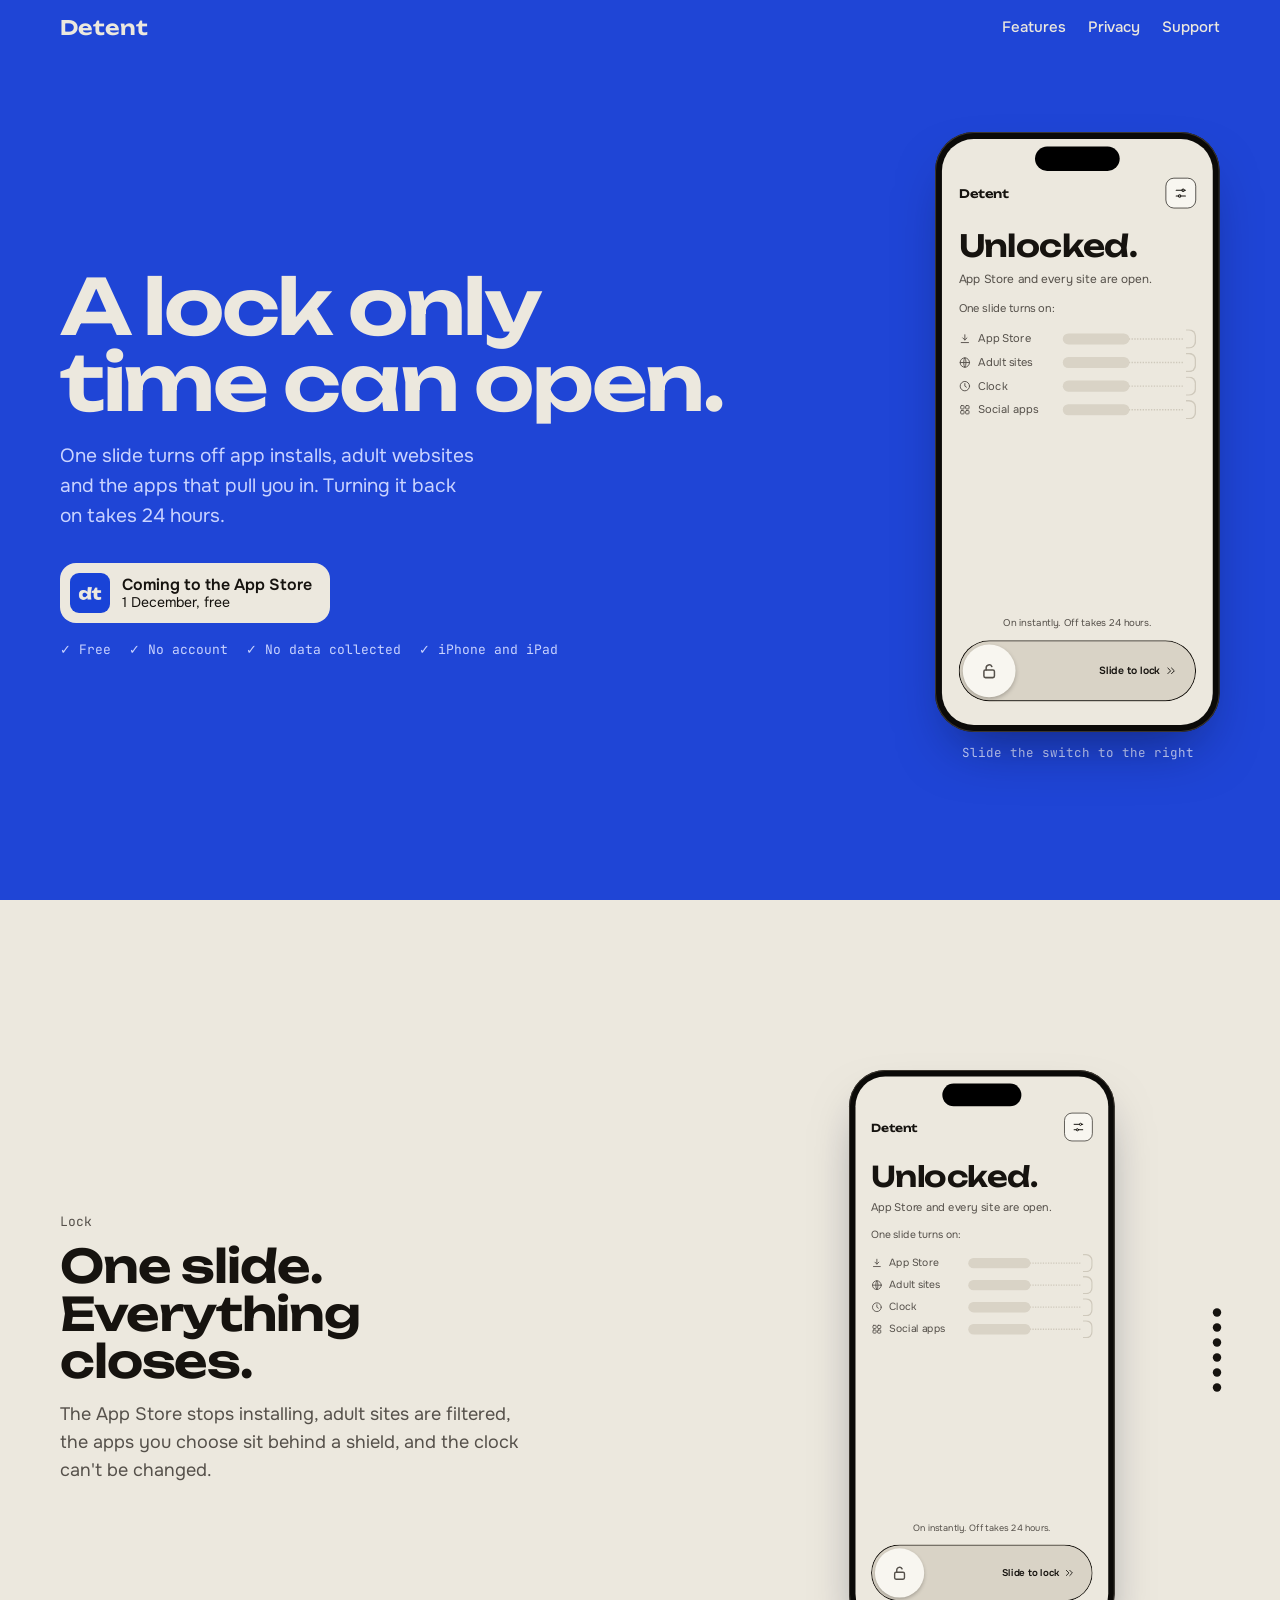
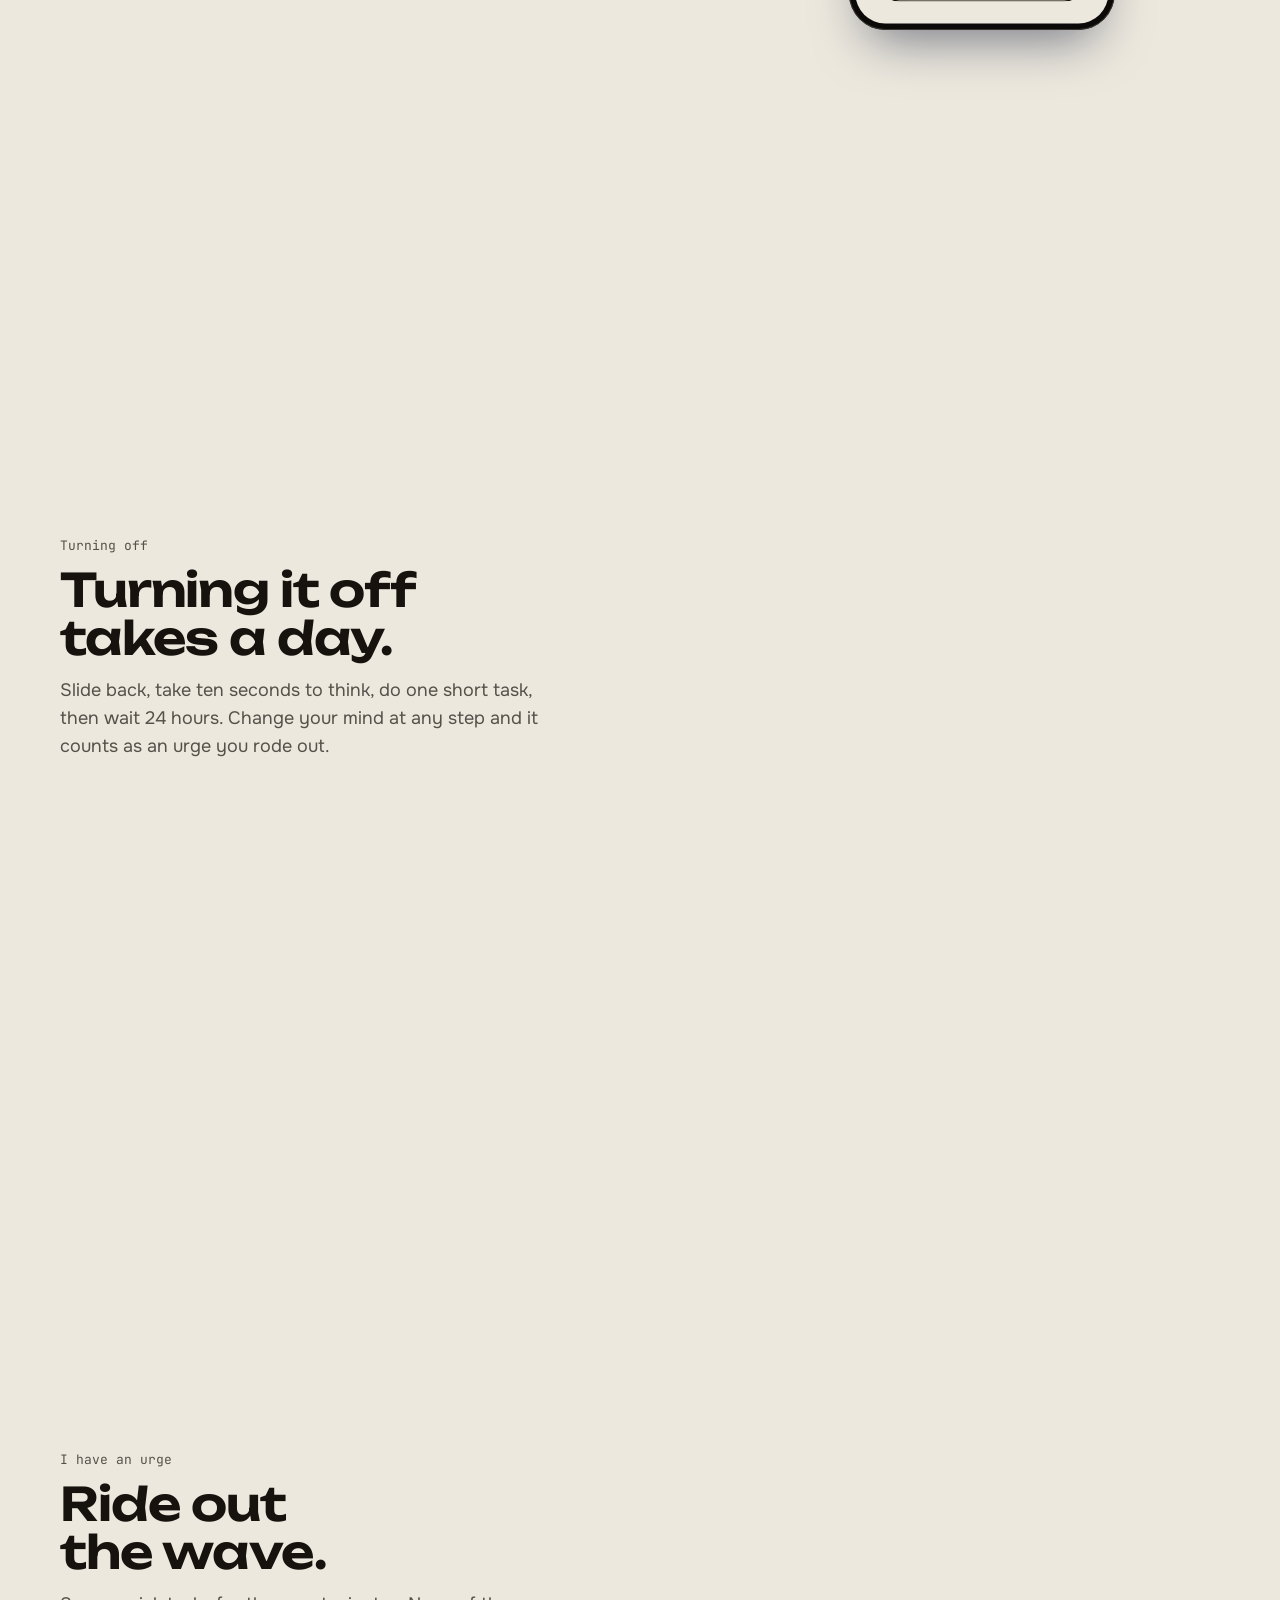
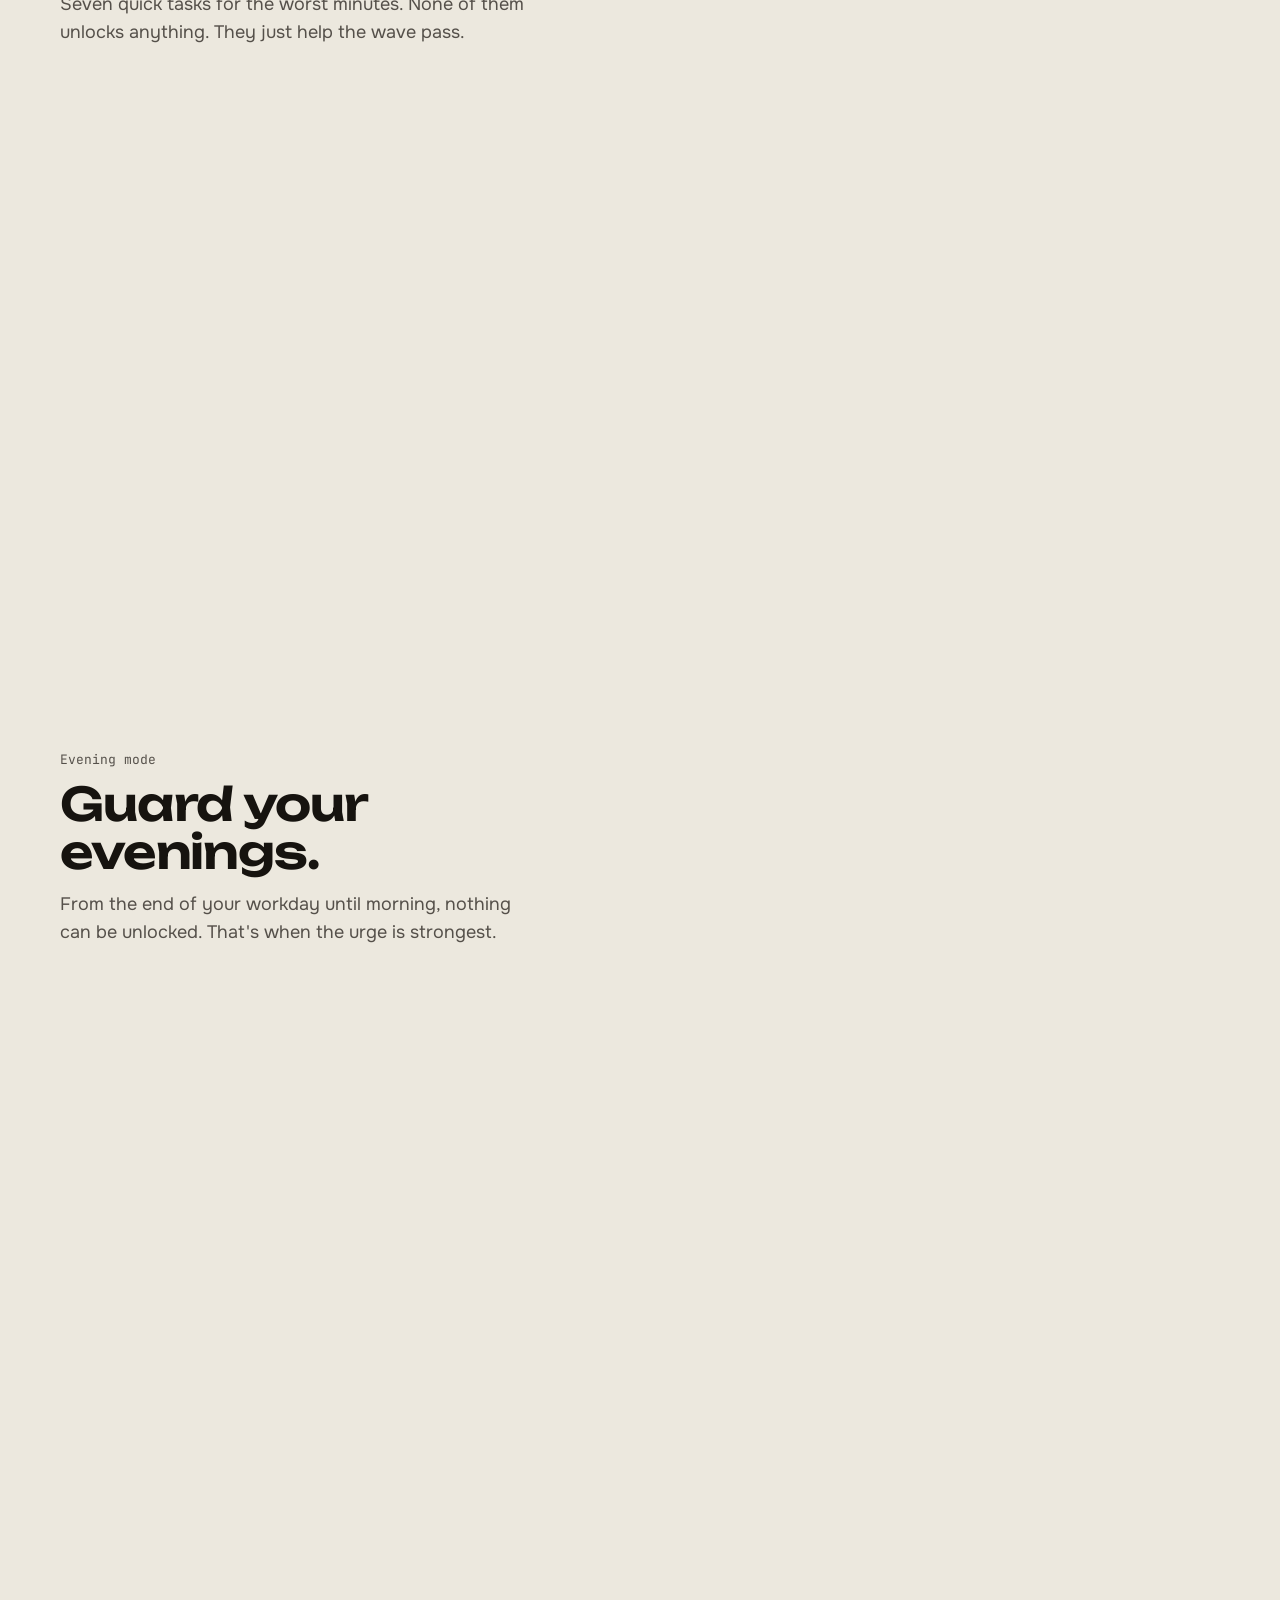
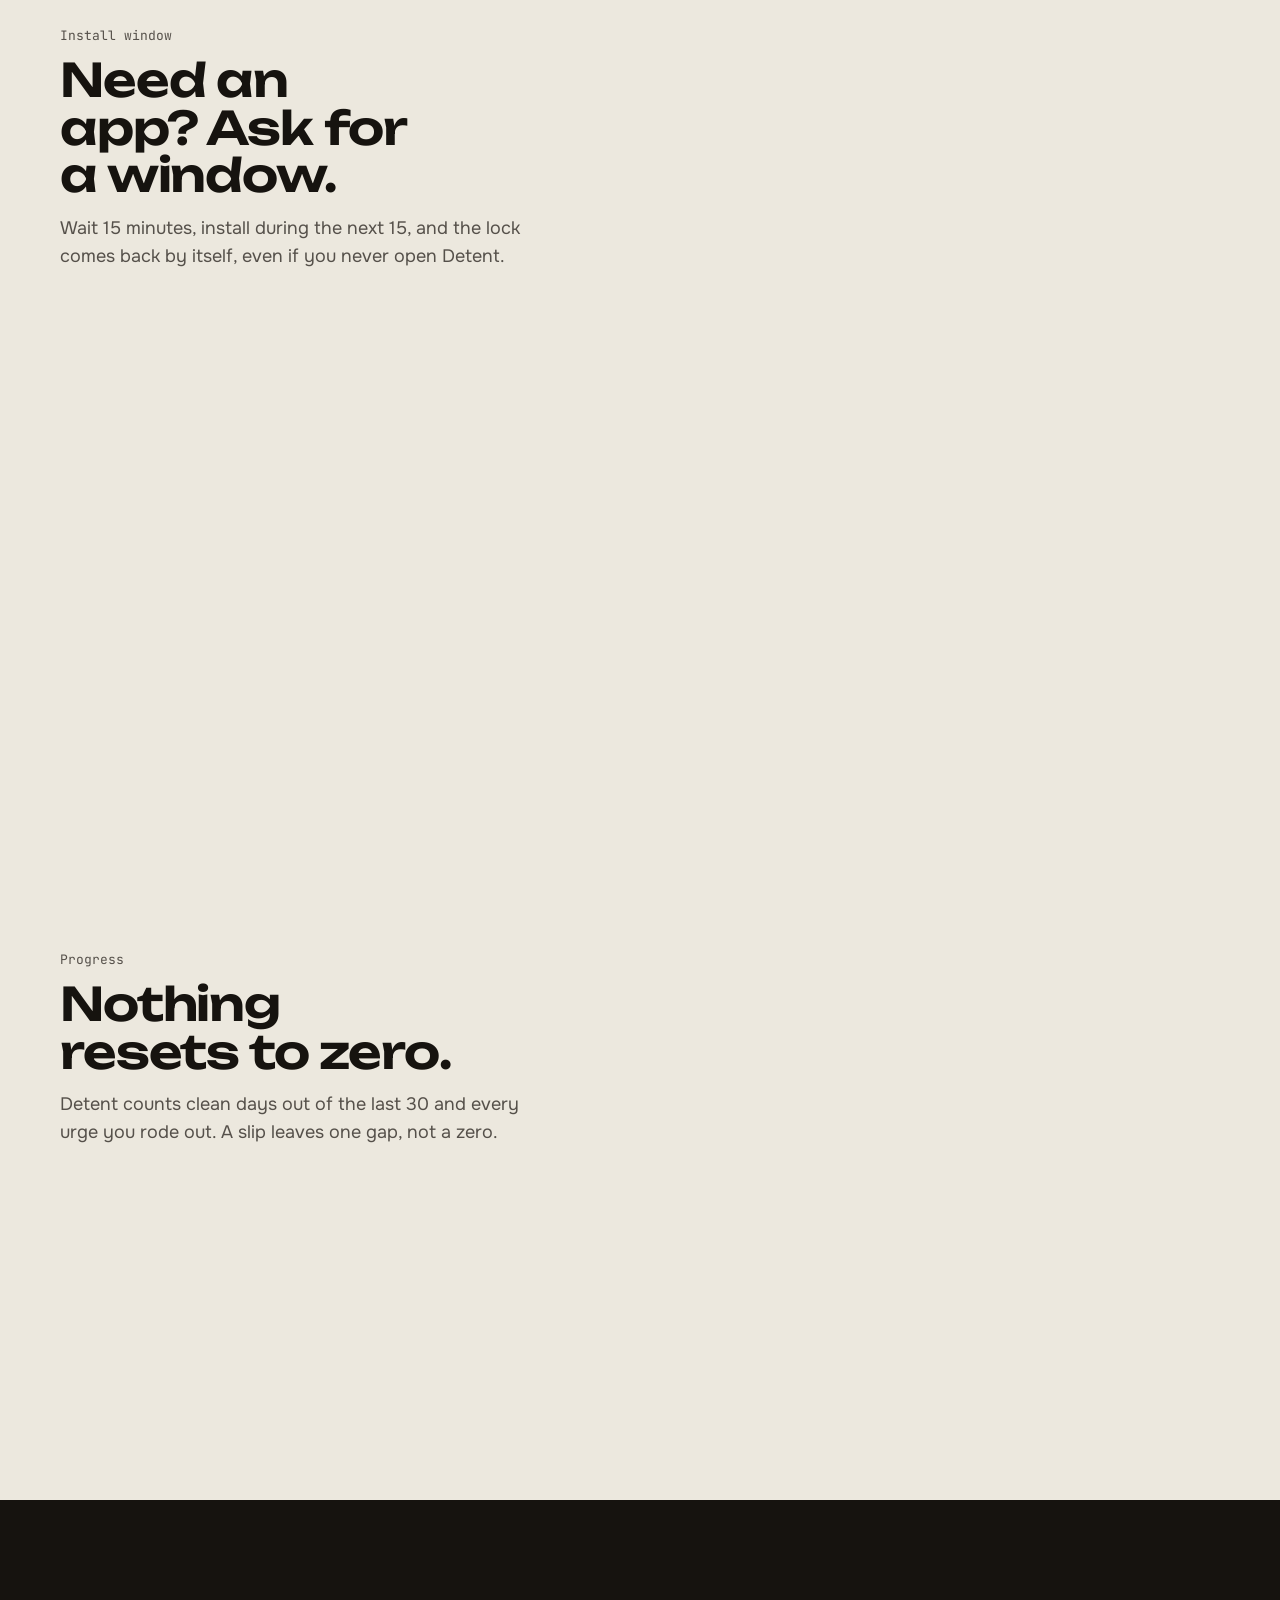
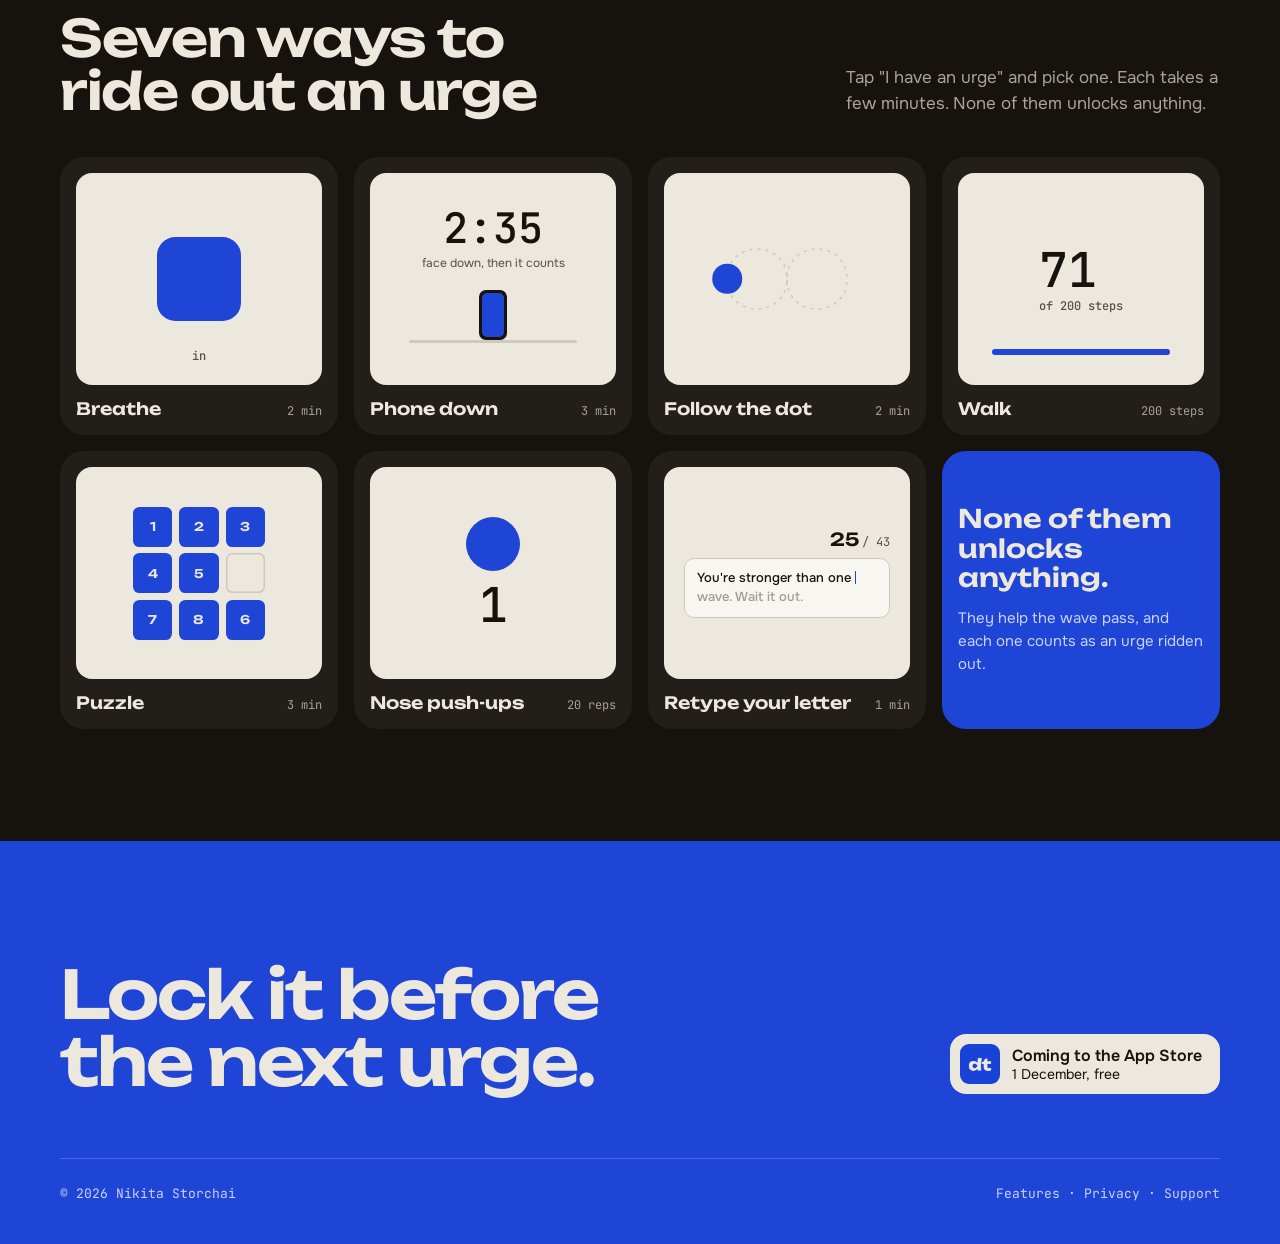
==== commit e0001b82: "Say the app comes to the App Store on 1 December Co-Authored-By: Claude Opus 5.5 <noreply@anthropic." ====
--- a/index.html
+++ b/index.html
@@ -54,7 +54,7 @@
         <div>
           <h1>A lock only time can open.</h1>
           <p class="lede">One slide turns off app installs, adult websites and the apps that pull you in. Turning it back on takes 24 hours.</p>
-          <div class="store light"><img src="img/icon.png" alt=""><span><b>Coming to the App Store</b>24 November, free</span></div>
+          <div class="store light"><img src="img/icon.png" alt=""><span><b>Coming to the App Store</b>1 December, free</span></div>
           <div class="facts"><span>Free</span><span>No account</span><span>No data collected</span><span>iPhone and iPad</span></div>
         </div>
         <div class="d-try">
@@ -116,7 +116,7 @@
   <section class="end">
     <div class="wrap grid">
       <h2>Lock it before the next urge.</h2>
-      <div class="store light"><img src="img/icon.png" alt=""><span><b>Coming to the App Store</b>24 November, free</span></div>
+      <div class="store light"><img src="img/icon.png" alt=""><span><b>Coming to the App Store</b>1 December, free</span></div>
     </div>
     <div class="wrap"><div class="foot"><span>© 2026 Nikita Storchai</span><span><a href="features.html">Features</a> · <a href="privacy.html">Privacy</a> · <a href="support.html">Support</a></span></div></div>
   </section>
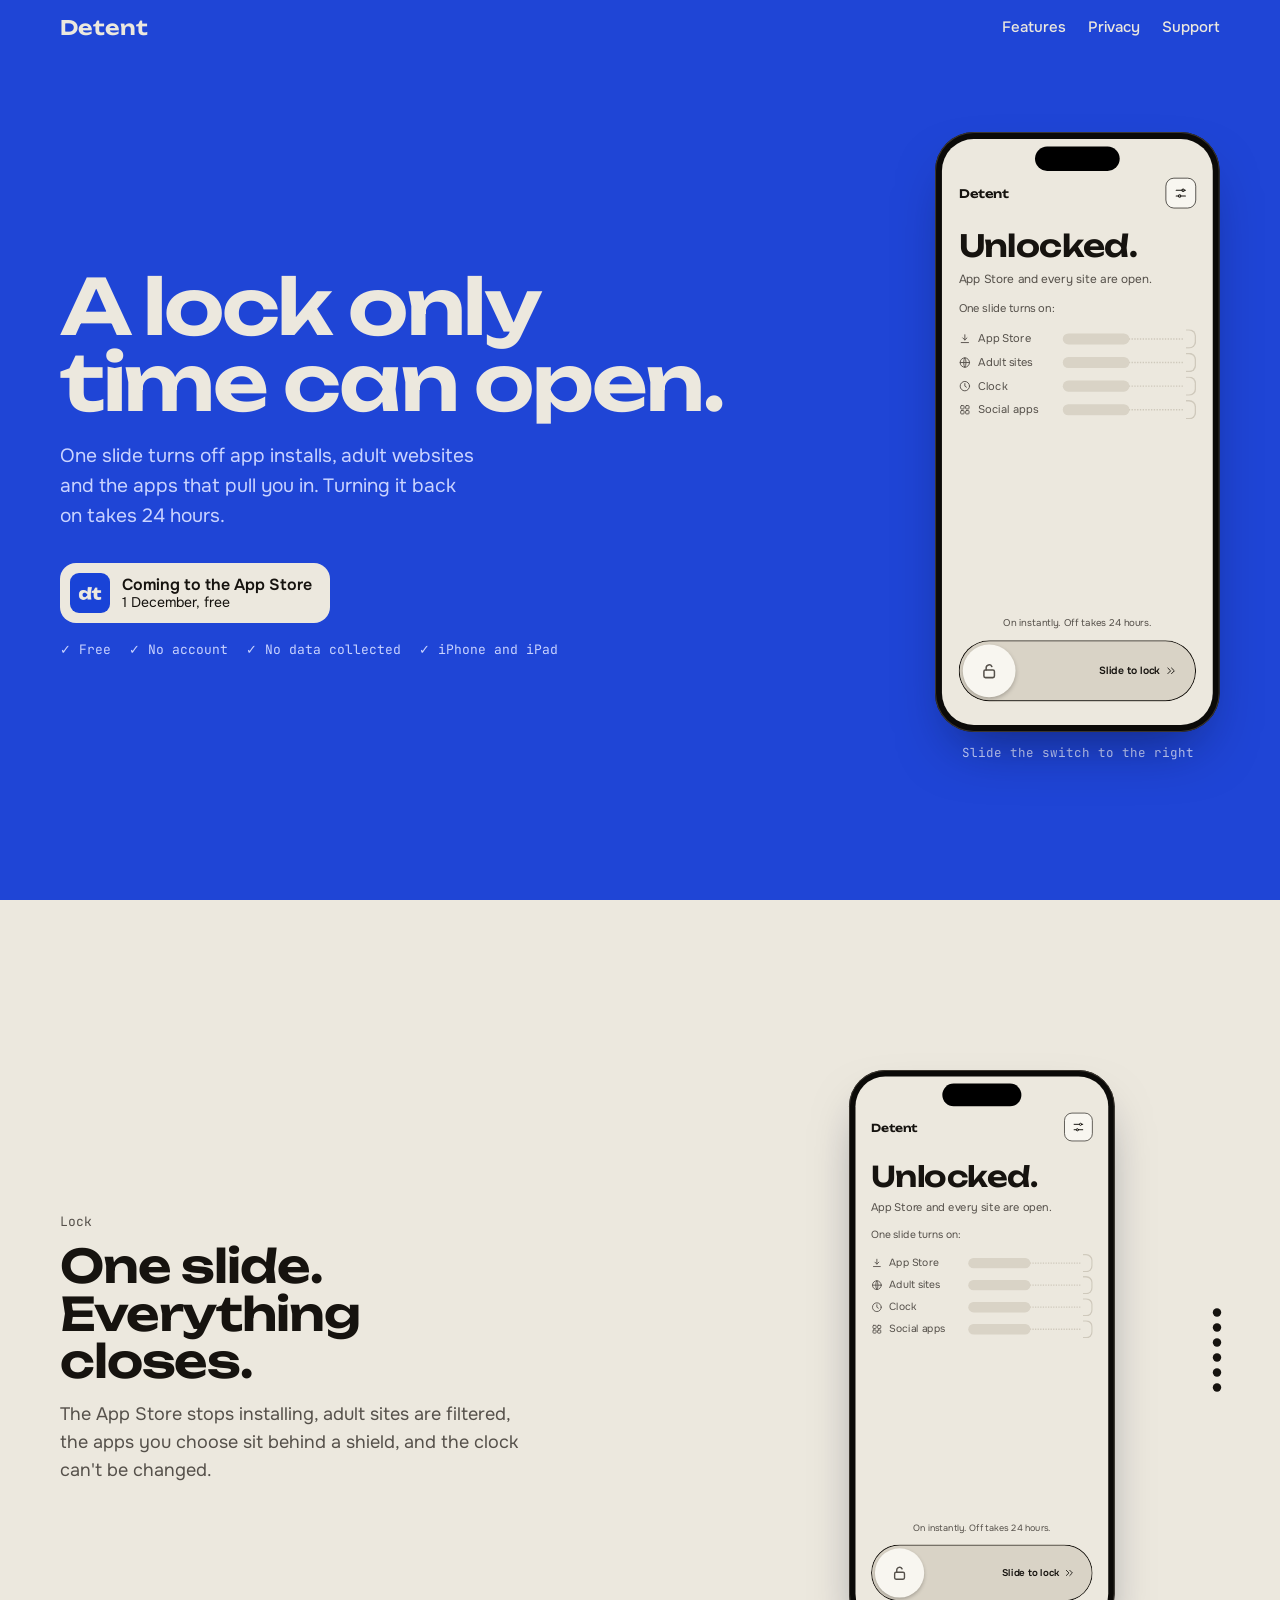
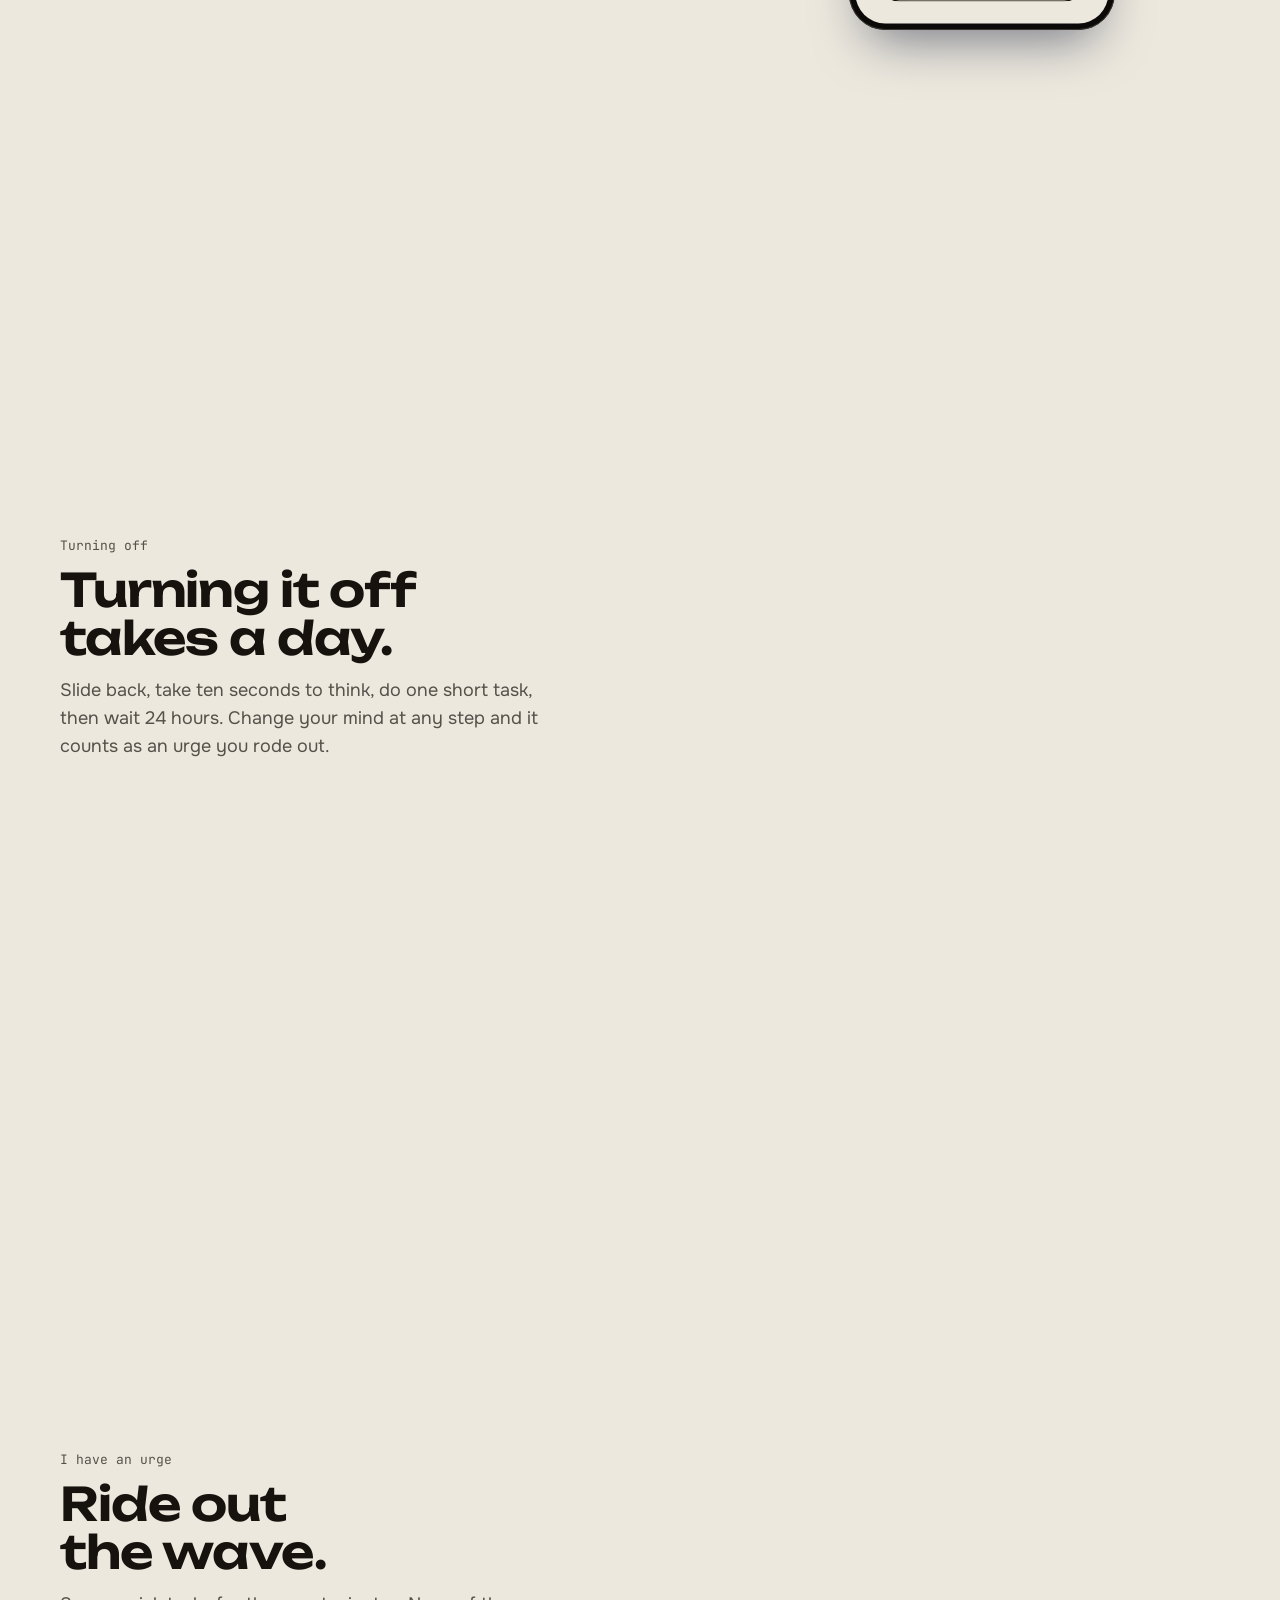
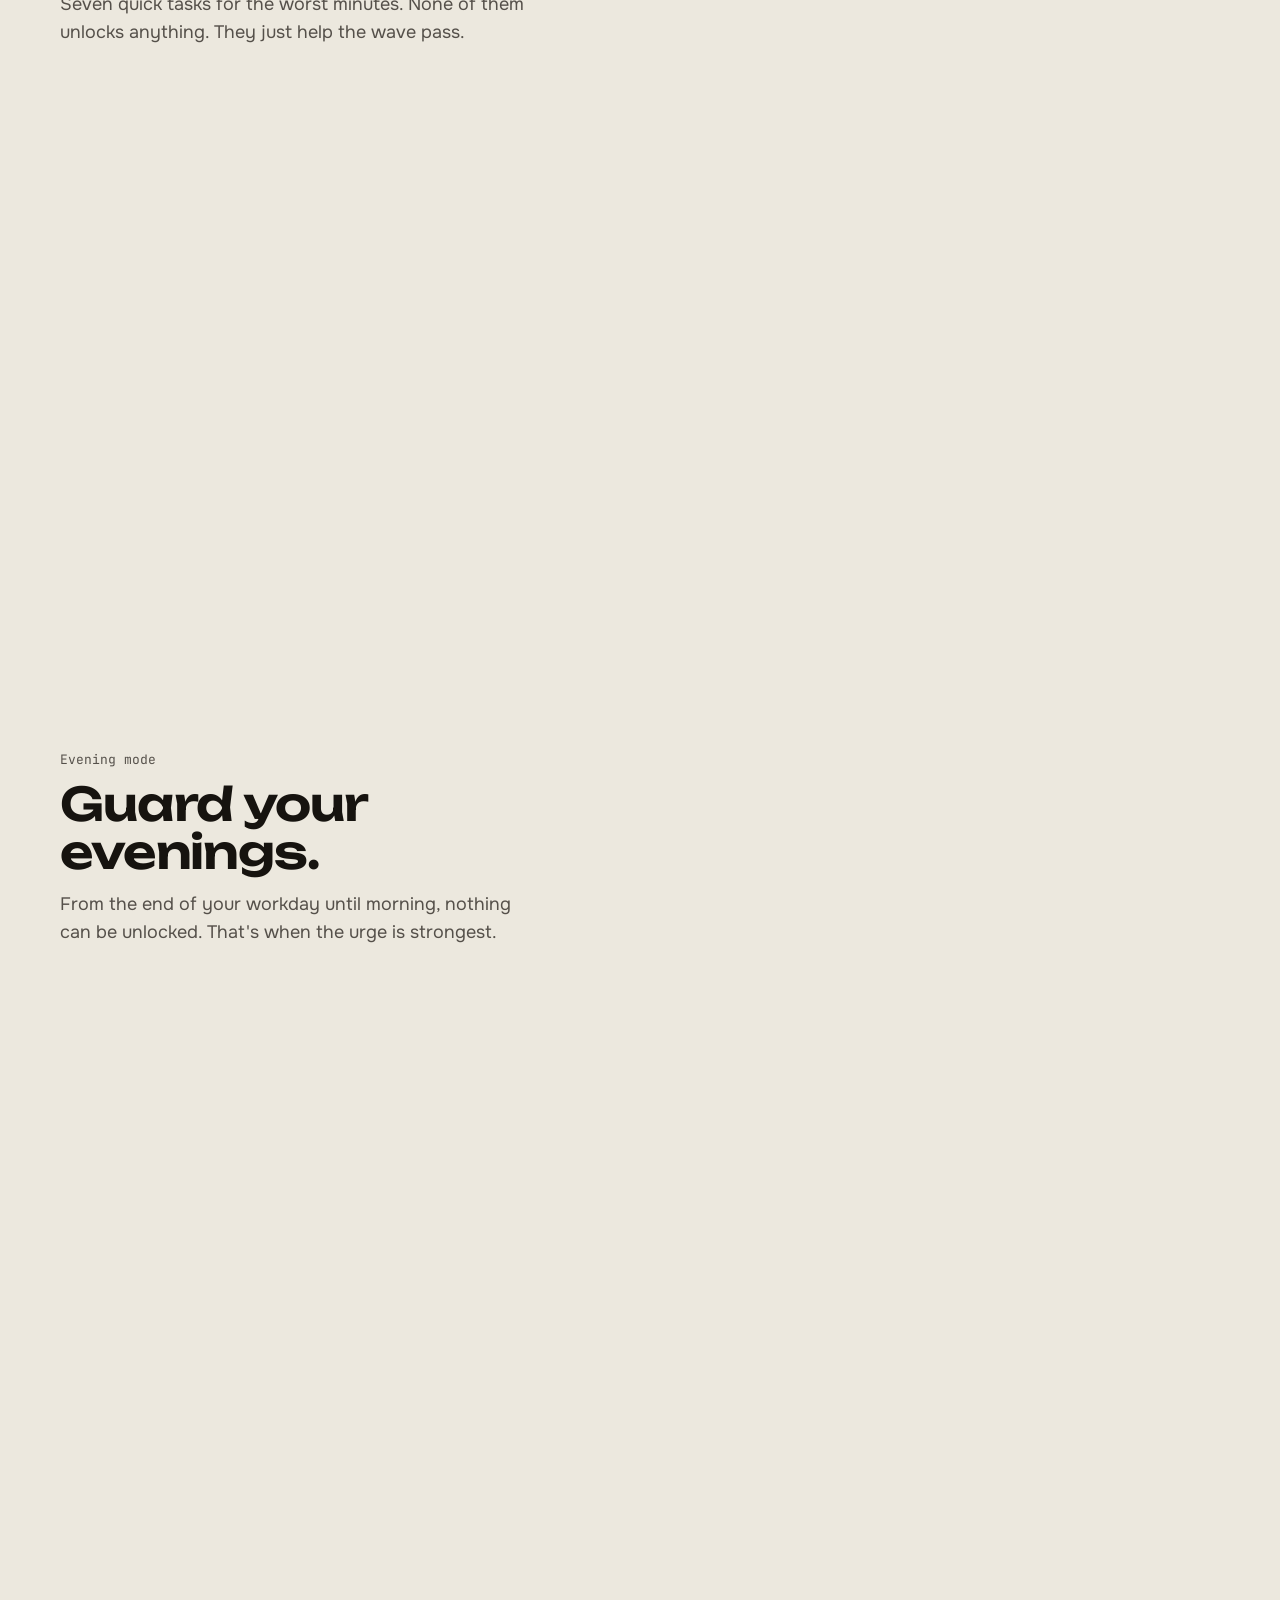
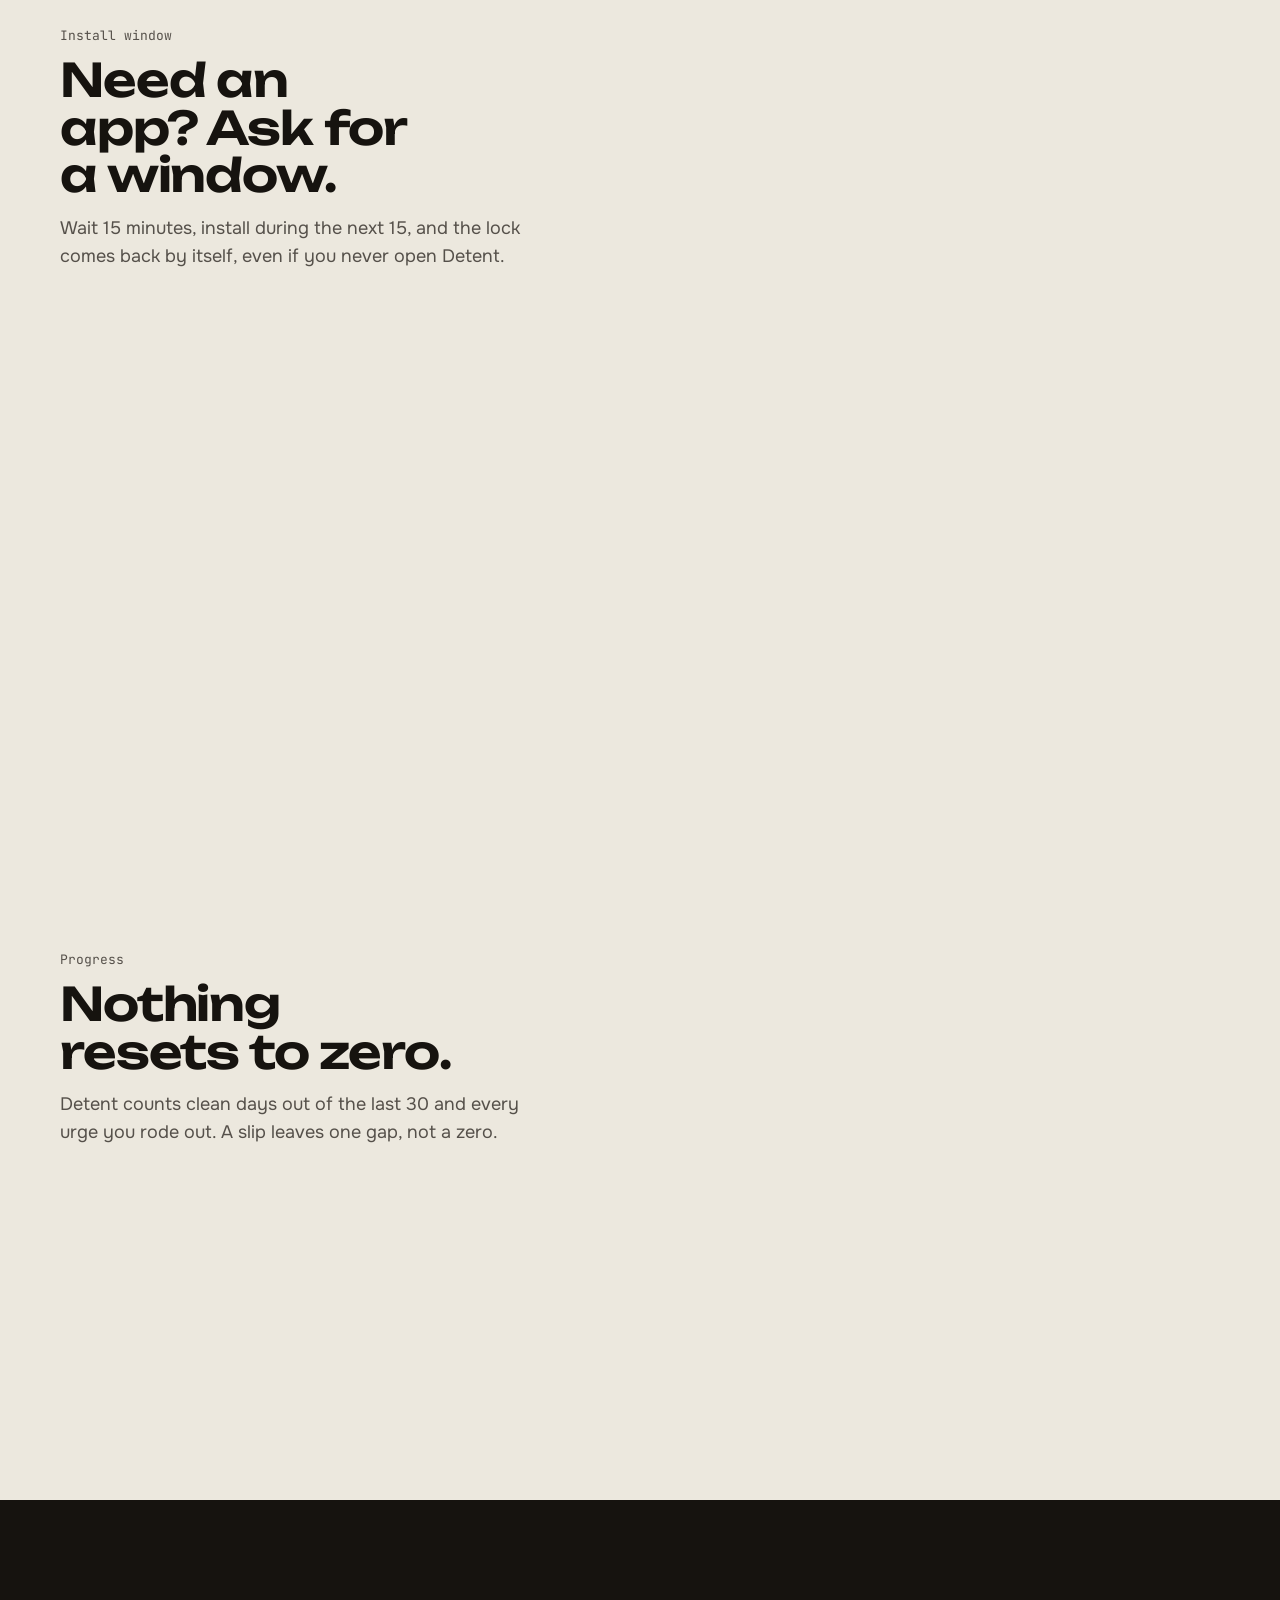
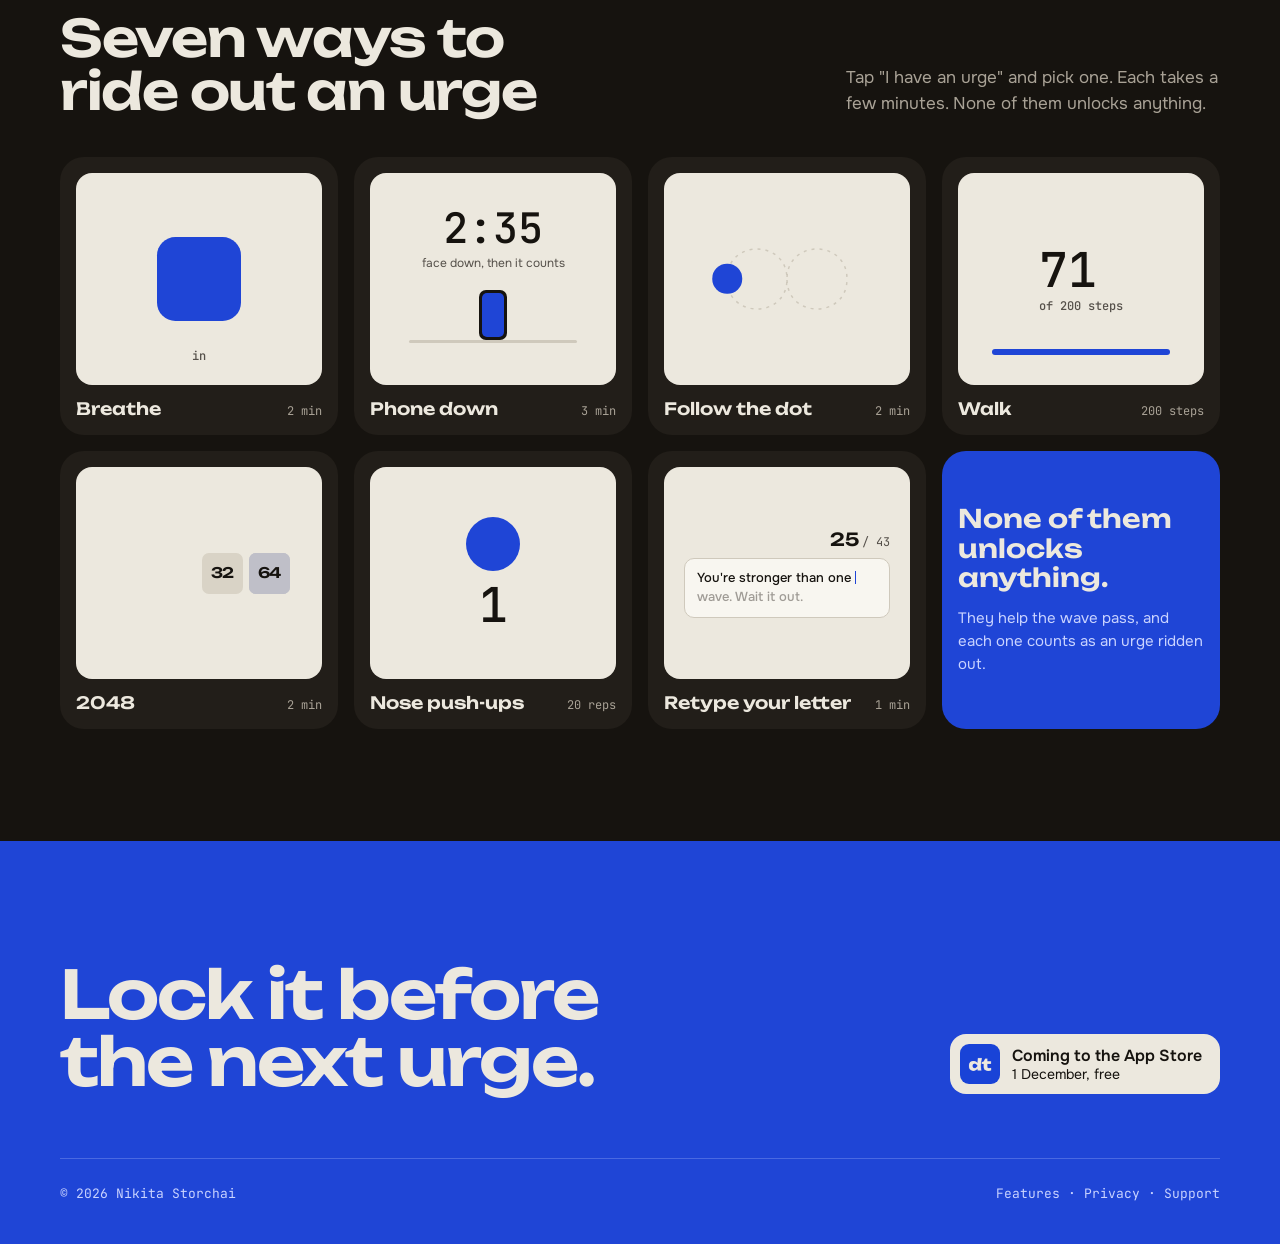
==== commit 966d7661: "Show 2048 in place of the sliding puzzle, and the app's current screens The urge task list and its l" ====
--- a/index.html
+++ b/index.html
@@ -17,7 +17,7 @@
 <link rel="preconnect" href="https://fonts.googleapis.com">
 <link rel="preconnect" href="https://fonts.gstatic.com" crossorigin>
 <link rel="stylesheet" href="https://fonts.googleapis.com/css2?family=Unbounded:wght@400;500;600;700&family=Onest:wght@400;500;600&family=JetBrains+Mono:wght@400;500&display=swap">
-<link rel="stylesheet" href="assets/detent.css?v=a478a43e">
+<link rel="stylesheet" href="assets/detent.css?v=3745a086">
 </head>
 <body data-page="home">
 <template id="dev-tpl">
@@ -121,6 +121,6 @@
     <div class="wrap"><div class="foot"><span>© 2026 Nikita Storchai</span><span><a href="features.html">Features</a> · <a href="privacy.html">Privacy</a> · <a href="support.html">Support</a></span></div></div>
   </section>
 </main>
-<script src="assets/detent.js?v=8338867e"></script>
+<script src="assets/detent.js?v=63beadbb"></script>
 </body>
 </html>
--- a/assets/detent.css
+++ b/assets/detent.css
@@ -236,11 +236,18 @@
 .a-walk-bar { position: absolute; left: 14%; right: 14%; bottom: 14%; height: 6px; border-radius: 3px; background: var(--off); overflow: hidden; }
 .a-walk-bar i { display: block; height: 100%; background: var(--cobalt); animation: walk 7s linear infinite; }
 @keyframes walk { from { width: 0; } to { width: 100%; } }
-.a-puz { width: 54%; aspect-ratio: 1; display: grid; grid-template-columns: repeat(3, 1fr); gap: 5%; position: relative; }
-.a-puz i { border-radius: 16%; background: var(--cobalt); color: var(--bone); display: grid; place-items: center; font: 600 12px var(--display); font-style: normal; }
-.a-puz i.gap { background: transparent; box-shadow: inset 0 0 0 1.5px var(--hairline); }
-.a-puz i.mv { animation: mv 3s ease-in-out infinite; }
-@keyframes mv { 0%, 20% { transform: translateX(0); } 45%, 75% { transform: translateX(calc(100% + 18%)); } 100% { transform: translateX(0); } }
+/* 2048: detent.js places the tiles; --g is the gap between cells */
+.a-2048, .ts .mgrid { position: relative; display: grid; grid-template-columns: repeat(4, 1fr); gap: var(--g); }
+.a-2048 > b, .ts .mgrid > b { aspect-ratio: 1; }
+.a-2048 > i, .ts .mgrid > i { position: absolute; left: 0; top: 0; width: calc((100% - 3 * var(--g)) / 4); aspect-ratio: 1; display: grid; place-items: center; font-family: var(--display); font-weight: 600; font-style: normal; line-height: 1; letter-spacing: -.02em; transition: transform .45s cubic-bezier(.3,.8,.2,1), opacity .3s ease, background-color .25s ease, color .25s ease; }
+.a-2048 > i.pop, .ts .mgrid > i.pop { animation: tPop .28s cubic-bezier(.3,1.6,.5,1); }
+.a-2048 > i.born, .ts .mgrid > i.born { animation: tBorn .3s ease-out; }
+@keyframes tPop { 0% { scale: 1; } 40% { scale: 1.16; } 100% { scale: 1; } }
+@keyframes tBorn { from { opacity: 0; scale: .6; } to { opacity: 1; scale: 1; } }
+.a-2048 { --g: 6px; width: 74%; container-type: inline-size; }
+.a-2048 > i { border-radius: 17%; font-size: 8cqw; }
+.a-2048 > i[data-d="3"] { font-size: 7cqw; }
+.a-2048 > i[data-d="4"] { font-size: 6cqw; }
 .a-push { display: grid; justify-items: center; gap: 10px; }
 .a-push .n { font: 500 clamp(34px, 4vw, 48px)/1 var(--mono); }
 .a-push .ring { width: 54px; height: 54px; border-radius: 50%; background: var(--cobalt); animation: push 1.6s ease-in-out infinite; }
@@ -379,14 +386,15 @@
 .ts .wcount b { font: 600 84px/1 var(--display); letter-spacing: -0.02em; }
 .ts .wcount span { font: 400 16px var(--mono); color: #55504A; }
 .ts .wsnake { margin-top: 30px; display: block; overflow: visible; }
-/* puzzle */
-.ts .prow { margin-top: 18px; display: flex; justify-content: space-between; font: 400 15px var(--mono); color: #55504A; }
-.ts .prow b { color: #16130F; font-weight: 400; }
-.ts .pboard { margin-top: 16px; background: #16130F; border-radius: 20px; padding: 12px; }
-.ts .pgrid { position: relative; height: 318px; }
-.ts .ptile { position: absolute; width: 98px; height: 98px; border-radius: 14px; background: #1F45D6; display: grid; place-items: center; font: 600 40px/1 var(--display); color: #FFFFFF; transition: left .45s cubic-bezier(.4,0,.2,1), top .45s cubic-bezier(.4,0,.2,1), background-color .3s, color .3s; }
-.ts .ptile.wrong { background: #ECE8DE; color: #16130F; }
-.ts .pgap { position: absolute; width: 98px; height: 98px; border-radius: 14px; border: 1.5px dashed #8C867C; box-sizing: border-box; transition: left .45s, top .45s; }
+/* 2048 */
+.ts .mrow { margin-top: 18px; display: flex; justify-content: space-between; font: 400 15px var(--mono); color: #55504A; }
+.ts .mrow b { color: #16130F; font-weight: 400; }
+.ts .mboard { margin-top: 16px; background: #16130F; border-radius: 20px; padding: 12px; }
+.ts .mgrid { --g: 8px; }
+.ts .mgrid > b { border-radius: 10px; background: rgba(236, 232, 222, .1); }
+.ts .mgrid > i { border-radius: 10px; font-size: 32px; }
+.ts .mgrid > i[data-d="3"] { font-size: 23px; }
+.ts .mgrid > i[data-d="4"] { font-size: 17px; }
 /* push-ups */
 .ts.push { padding-left: 0; padding-right: 0; }
 .ts.push .bar { padding: 0 24px; }
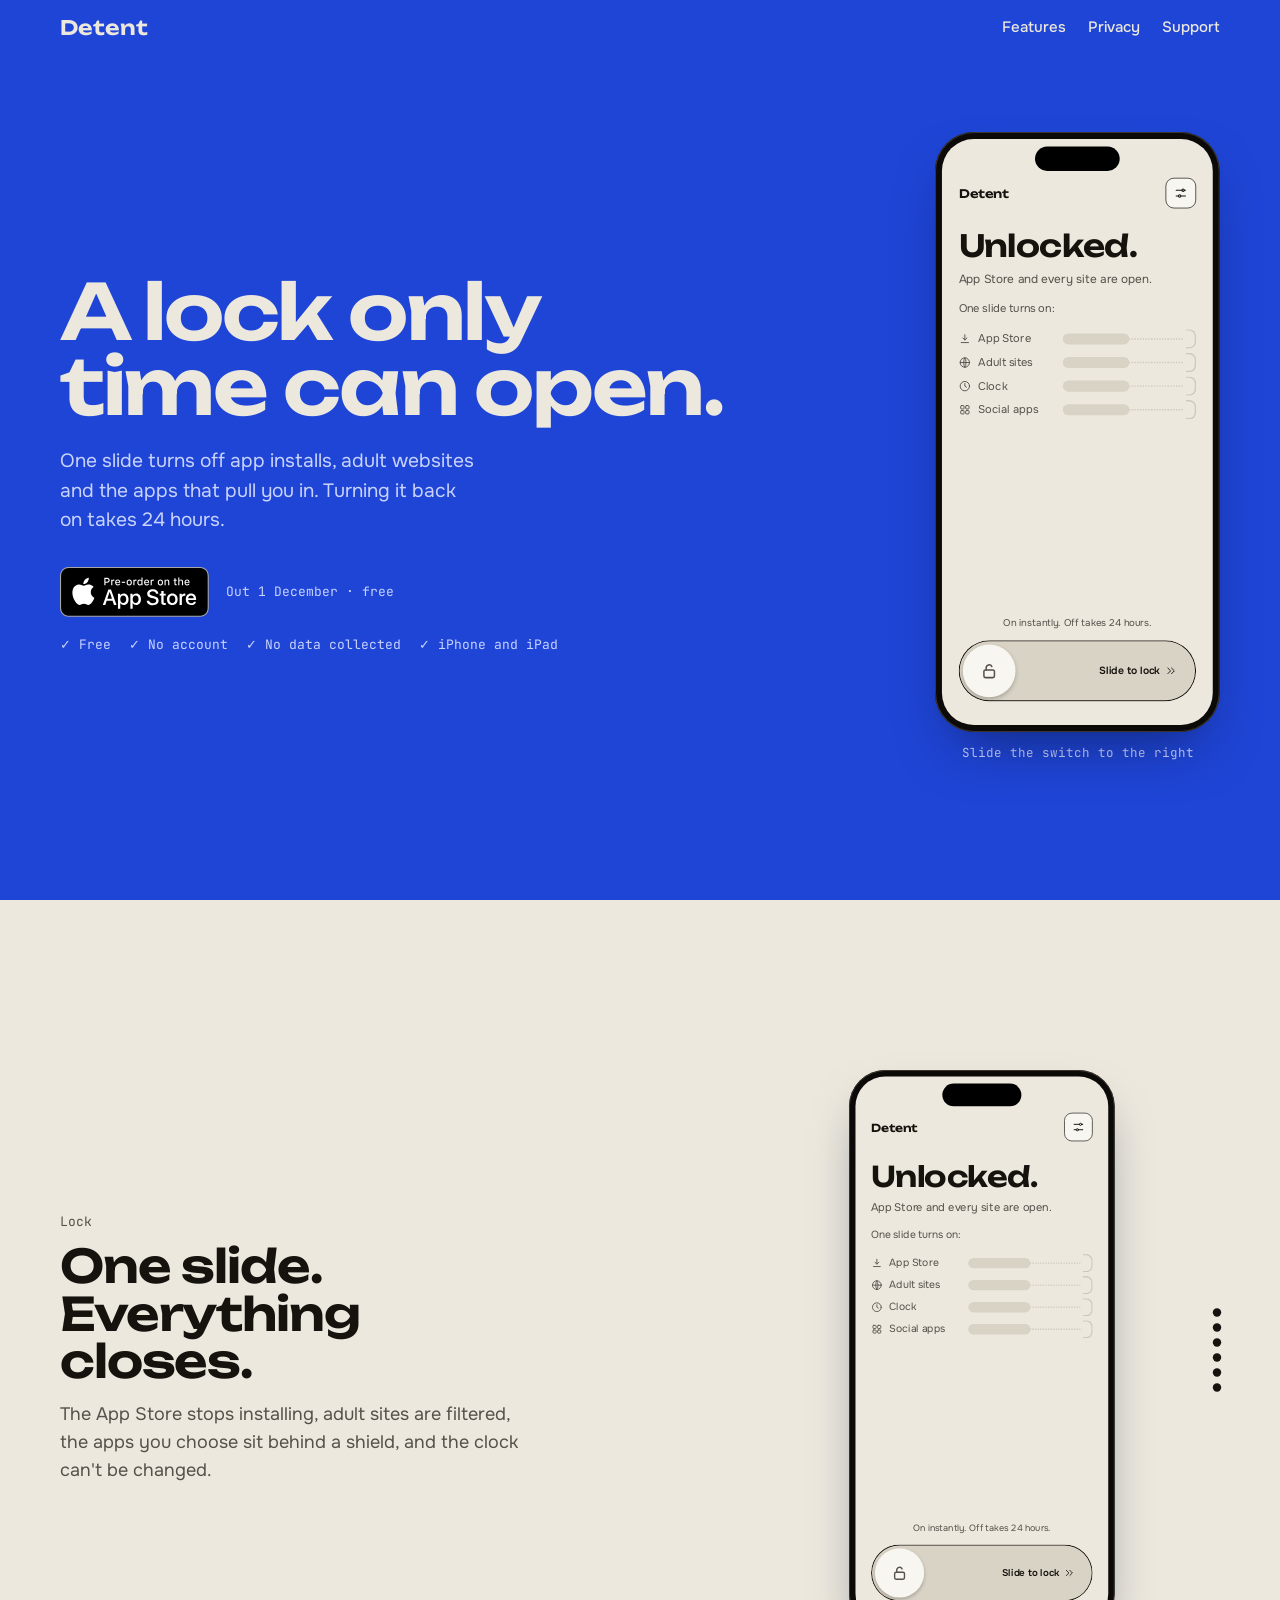
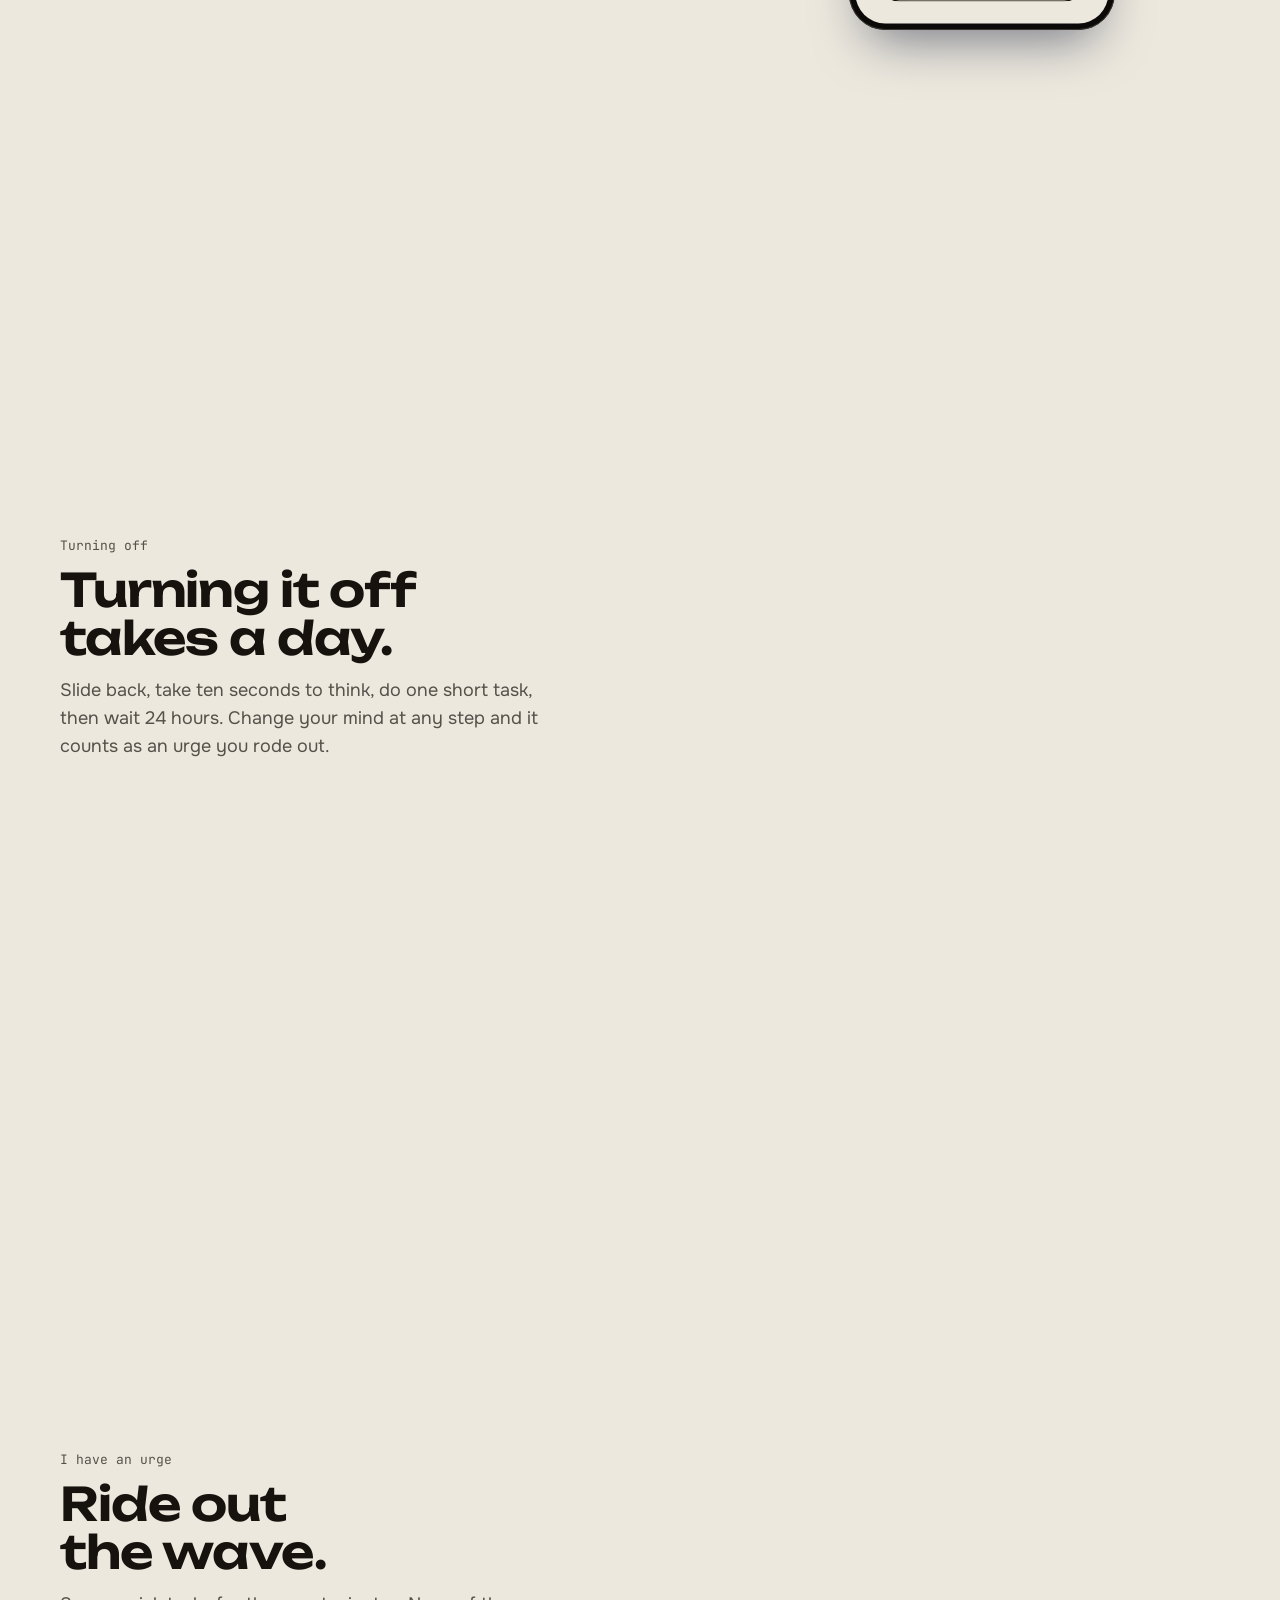
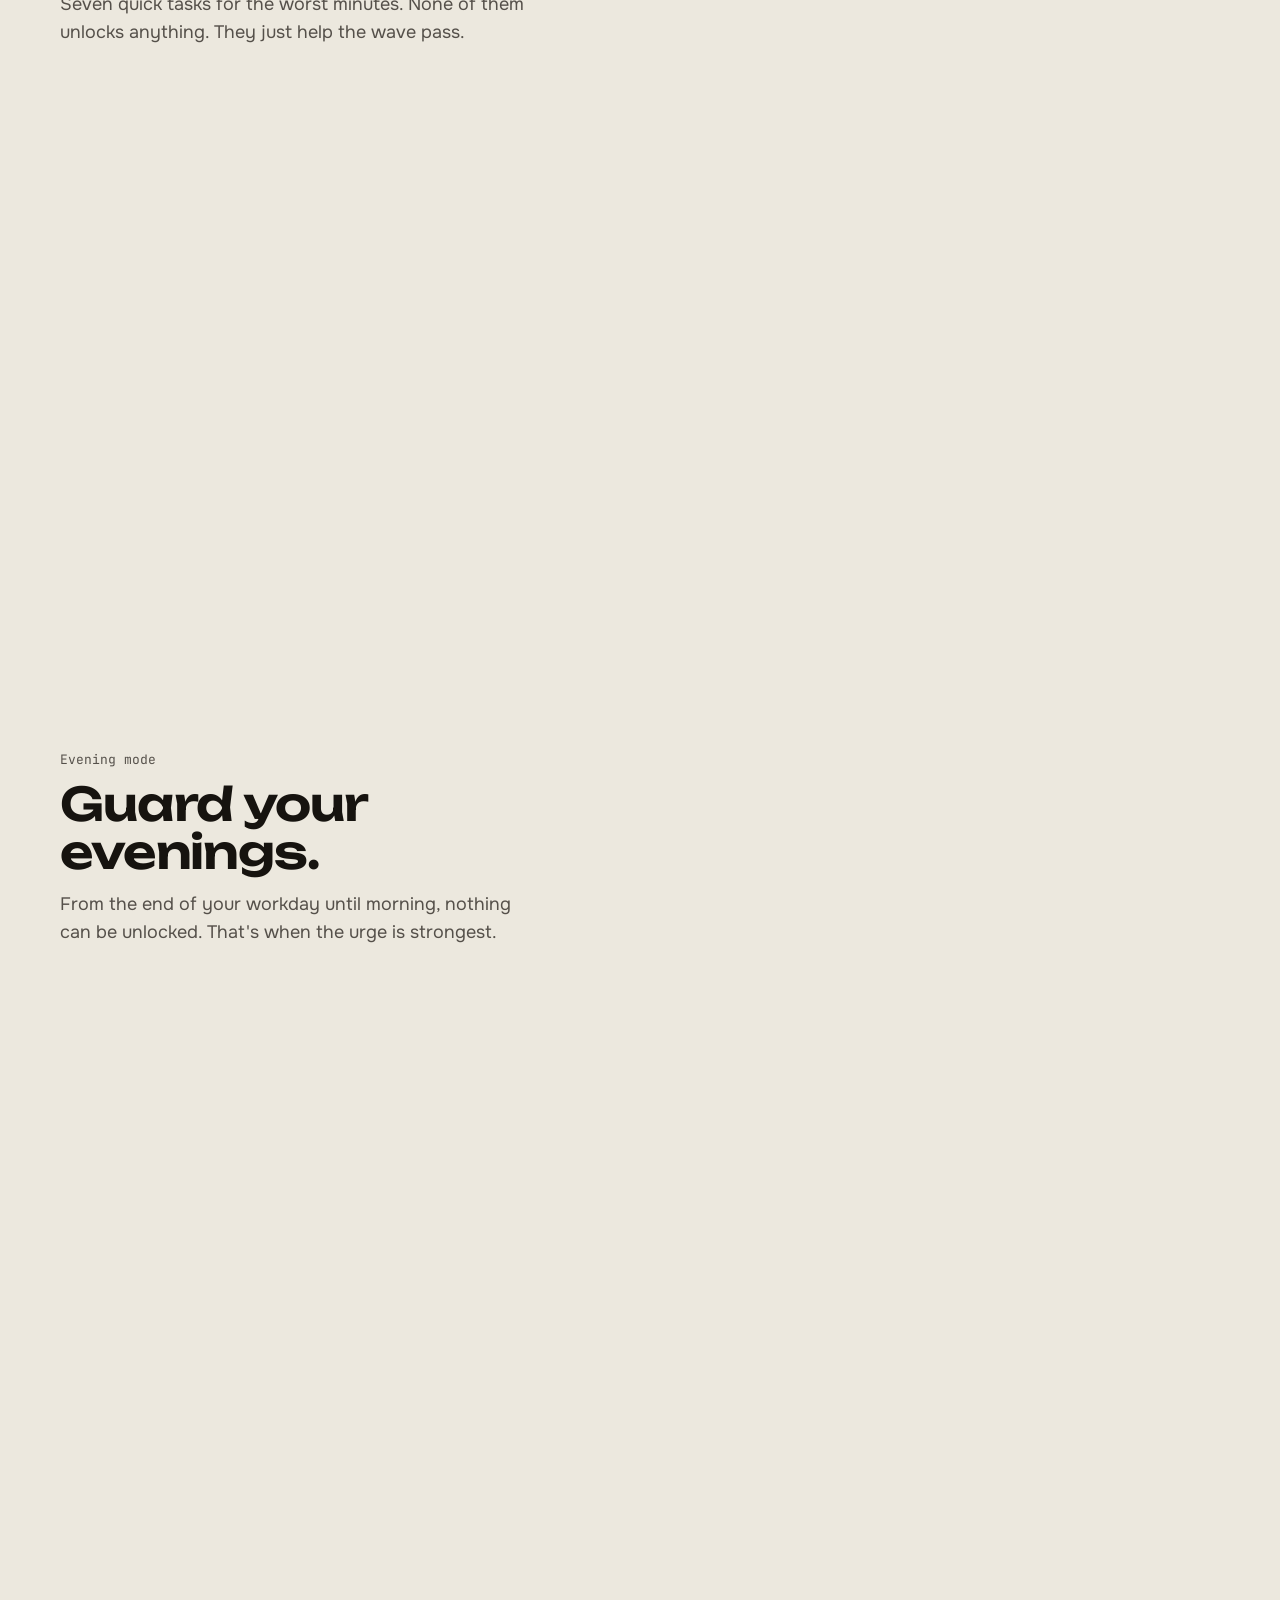
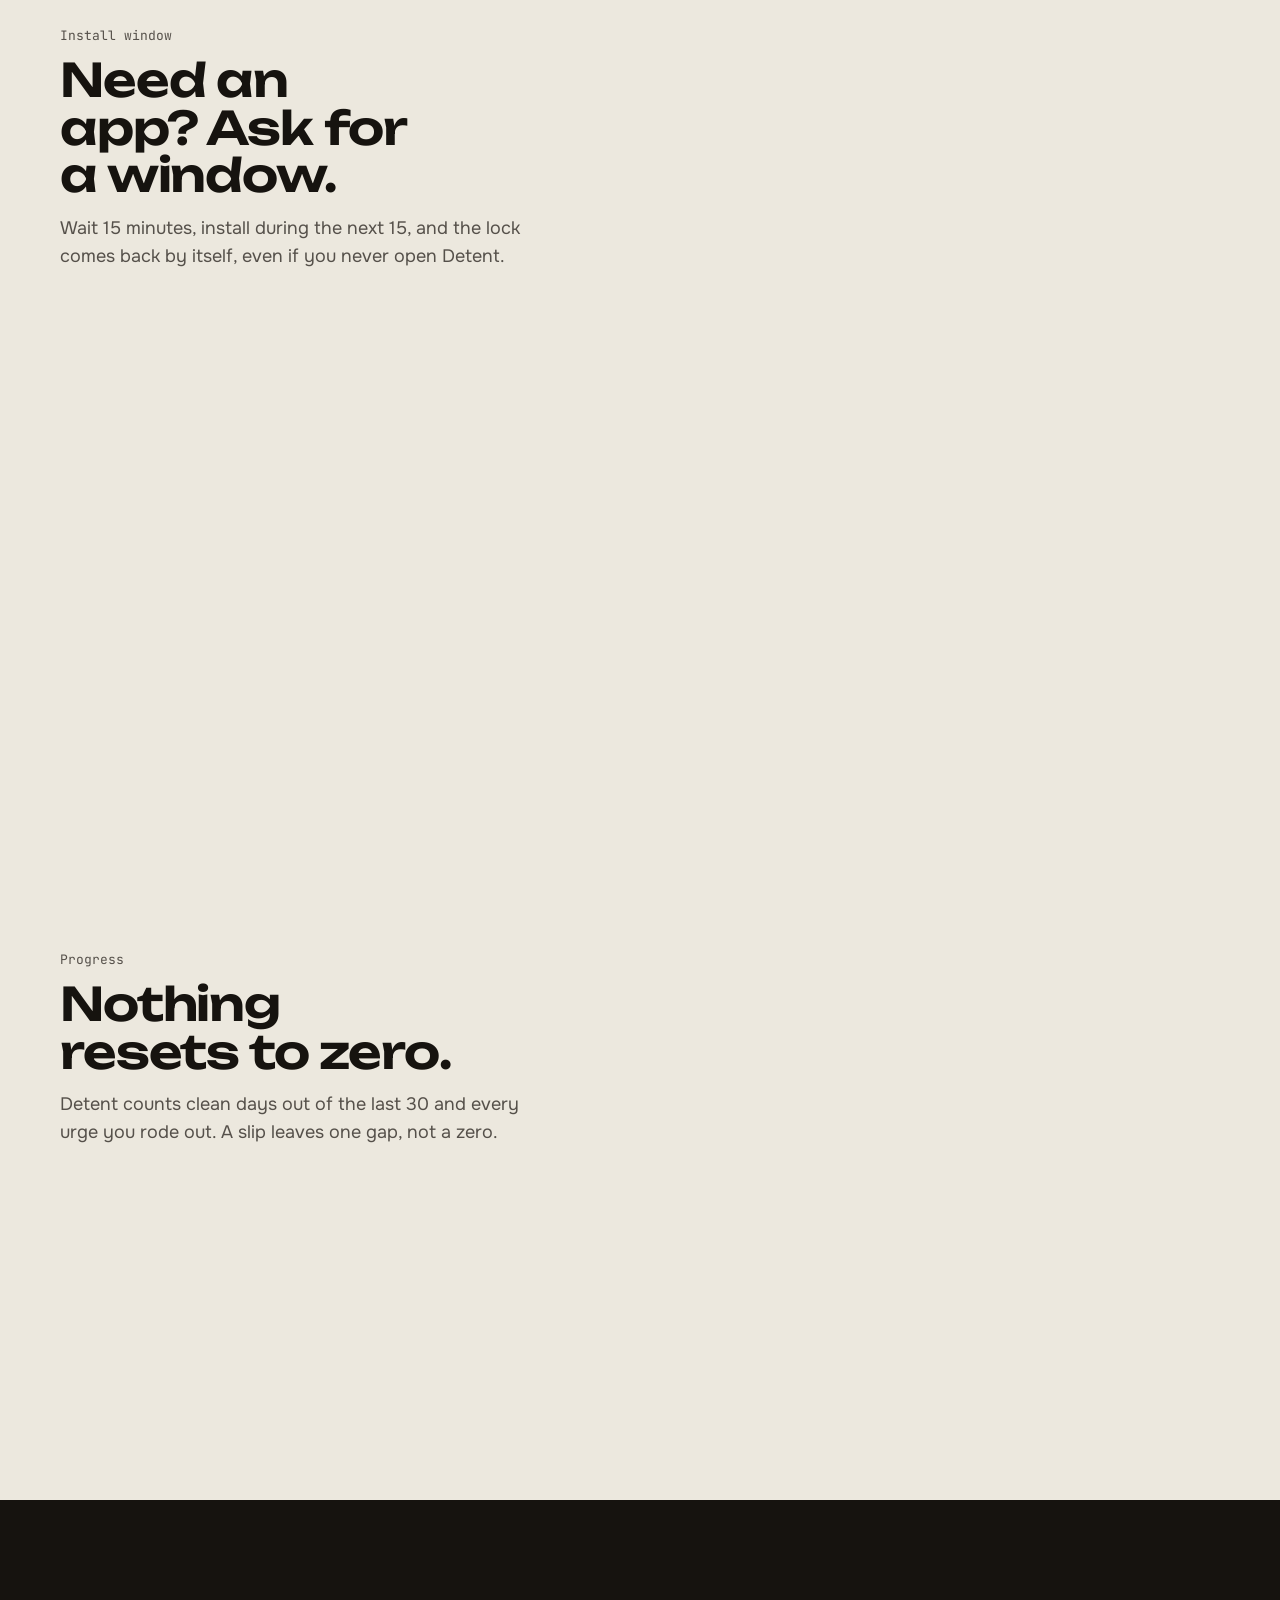
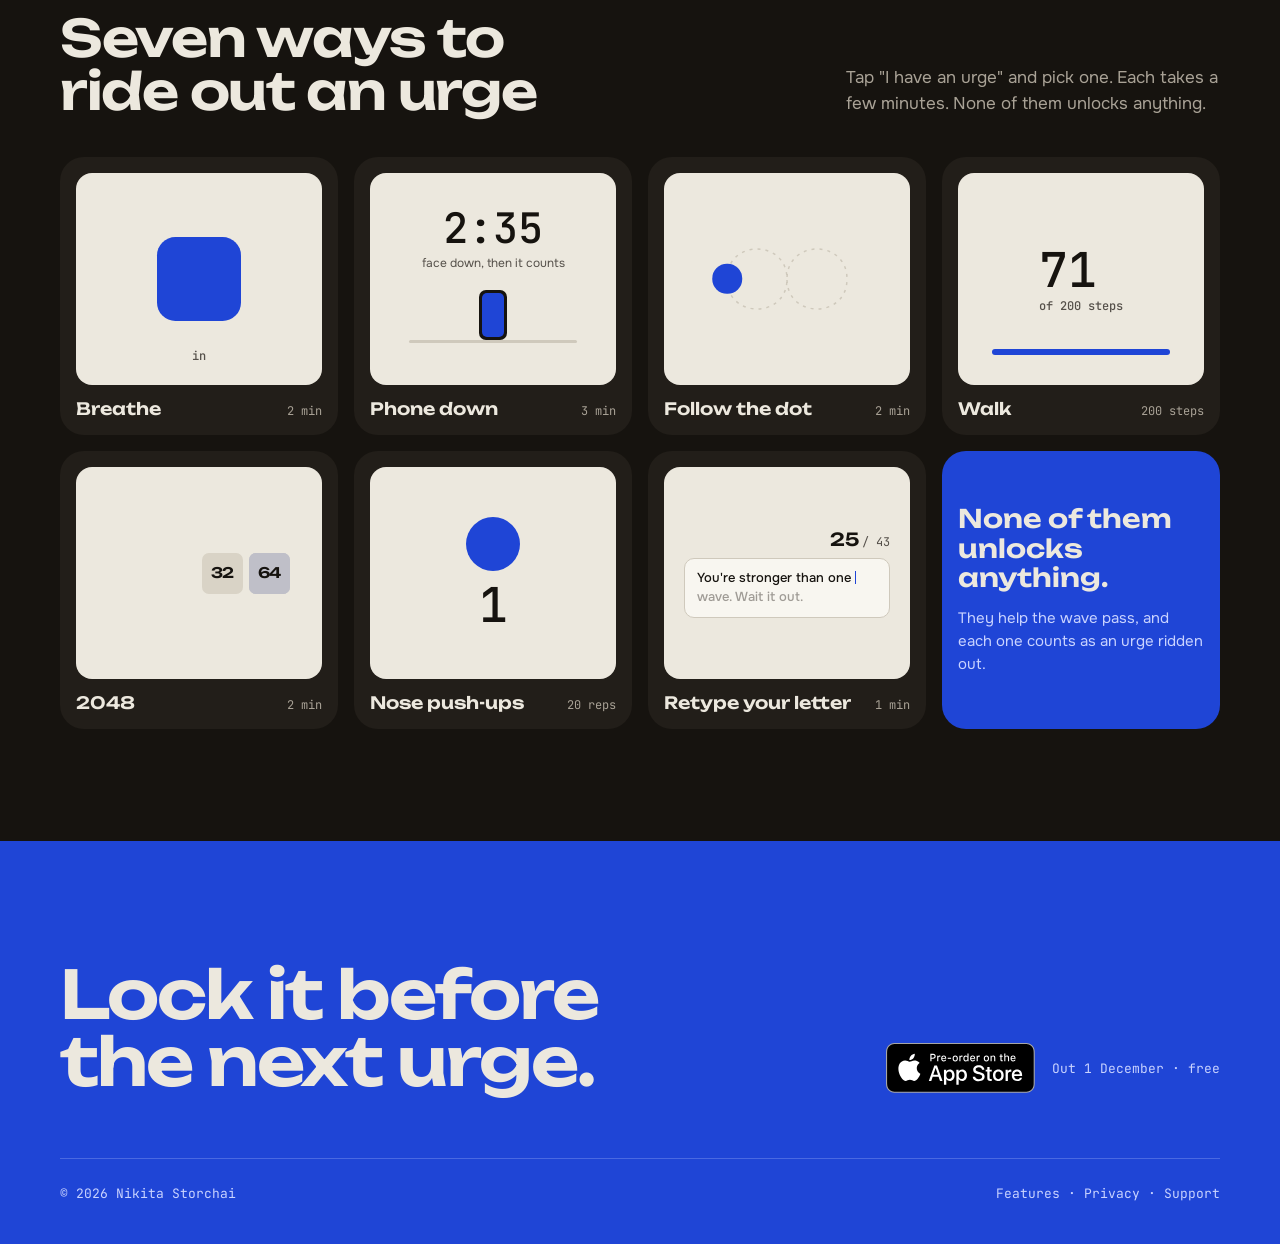
==== commit d29fbbe2: "Swap the date pill for Apple's Pre-order badge Detent 1.0 is published for pre-order (release 1 Dece" ====
--- a/index.html
+++ b/index.html
@@ -17,7 +17,7 @@
 <link rel="preconnect" href="https://fonts.googleapis.com">
 <link rel="preconnect" href="https://fonts.gstatic.com" crossorigin>
 <link rel="stylesheet" href="https://fonts.googleapis.com/css2?family=Unbounded:wght@400;500;600;700&family=Onest:wght@400;500;600&family=JetBrains+Mono:wght@400;500&display=swap">
-<link rel="stylesheet" href="assets/detent.css?v=3745a086">
+<link rel="stylesheet" href="assets/detent.css?v=a05fa5df">
 </head>
 <body data-page="home">
 <template id="dev-tpl">
@@ -54,7 +54,7 @@
         <div>
           <h1>A lock only time can open.</h1>
           <p class="lede">One slide turns off app installs, adult websites and the apps that pull you in. Turning it back on takes 24 hours.</p>
-          <div class="store light"><img src="img/icon.png" alt=""><span><b>Coming to the App Store</b>1 December, free</span></div>
+          <div class="store"><a class="badge" href="https://apps.apple.com/app/id6829272946"><img src="img/preorder-badge.svg" alt="Pre-order on the App Store" width="150" height="51"></a><span class="store-note">Out 1 December · free</span></div>
           <div class="facts"><span>Free</span><span>No account</span><span>No data collected</span><span>iPhone and iPad</span></div>
         </div>
         <div class="d-try">
@@ -116,7 +116,7 @@
   <section class="end">
     <div class="wrap grid">
       <h2>Lock it before the next urge.</h2>
-      <div class="store light"><img src="img/icon.png" alt=""><span><b>Coming to the App Store</b>1 December, free</span></div>
+      <div class="store"><a class="badge" href="https://apps.apple.com/app/id6829272946"><img src="img/preorder-badge.svg" alt="Pre-order on the App Store" width="150" height="51"></a><span class="store-note">Out 1 December · free</span></div>
     </div>
     <div class="wrap"><div class="foot"><span>© 2026 Nikita Storchai</span><span><a href="features.html">Features</a> · <a href="privacy.html">Privacy</a> · <a href="support.html">Support</a></span></div></div>
   </section>
--- a/assets/detent.css
+++ b/assets/detent.css
@@ -40,10 +40,11 @@
 .site nav { display: flex; gap: 22px; font-size: 15px; }
 .site nav a { color: inherit; text-decoration: none; font-weight: 500; }
 .site nav a:hover { text-decoration: underline; text-underline-offset: 4px; }
-.store { display: inline-flex; align-items: center; gap: 12px; text-align: left; padding: 10px 18px 10px 10px; border-radius: 16px; background: var(--ink); color: var(--bone); text-decoration: none; line-height: 1.2; font-size: 14px; }
-.store img { width: 40px; height: 40px; border-radius: 9px; }
-.store b { display: block; font-weight: 600; font-size: 16px; }
-.store.light { background: var(--bone); color: var(--ink); }
+.store { display: flex; flex-wrap: wrap; align-items: center; gap: 10px 16px; }
+.store .badge { display: block; border-radius: 9px; line-height: 0; }
+.store .badge:focus-visible { outline: 2px solid var(--bone); outline-offset: 3px; }
+.store .badge img { display: block; width: auto; height: 51px; }
+.store-note { font: 400 13px/1.3 var(--mono); color: var(--on-cobalt); }
 .facts { display: flex; flex-wrap: wrap; gap: 6px 18px; margin-top: 18px; font: 400 13px/1.4 var(--mono); }
 .facts span::before { content: "✓ "; }
 .foot a { color: inherit; text-decoration: none; }
@@ -472,6 +473,6 @@
   .fx-index { grid-template-columns: 1fr; }
   .fx-phone .phone { --w: min(270px, 68vw); }
 }
-@media (max-width: 520px) { .store { display: flex; width: fit-content; margin-inline: auto; } .cards { gap: 10px; } .card { padding: 10px; gap: 10px; border-radius: 18px; } .card .t { flex-direction: column; gap: 2px; } .card .t b { font-size: 15px; } .card.more p { font-size: 18px; }
+@media (max-width: 520px) { .store { flex-direction: column; width: fit-content; margin-inline: auto; } .cards { gap: 10px; } .card { padding: 10px; gap: 10px; border-radius: 18px; } .card .t { flex-direction: column; gap: 2px; } .card .t b { font-size: 15px; } .card.more p { font-size: 18px; }
   .a-down-t { top: 10%; font-size: 26px; } .a-down-t small { font-size: 10.5px; } .a-table { bottom: 12%; } .a-down { left: calc(50% - 10px); bottom: calc(12% + 3px); width: 20px; height: 34px; border-radius: 5px; } .a-down::after { inset: 2px; border-radius: 4px; } }
 @media (prefers-reduced-motion: reduce) { *, *::before, *::after { transition: none !important; animation: none !important; } }
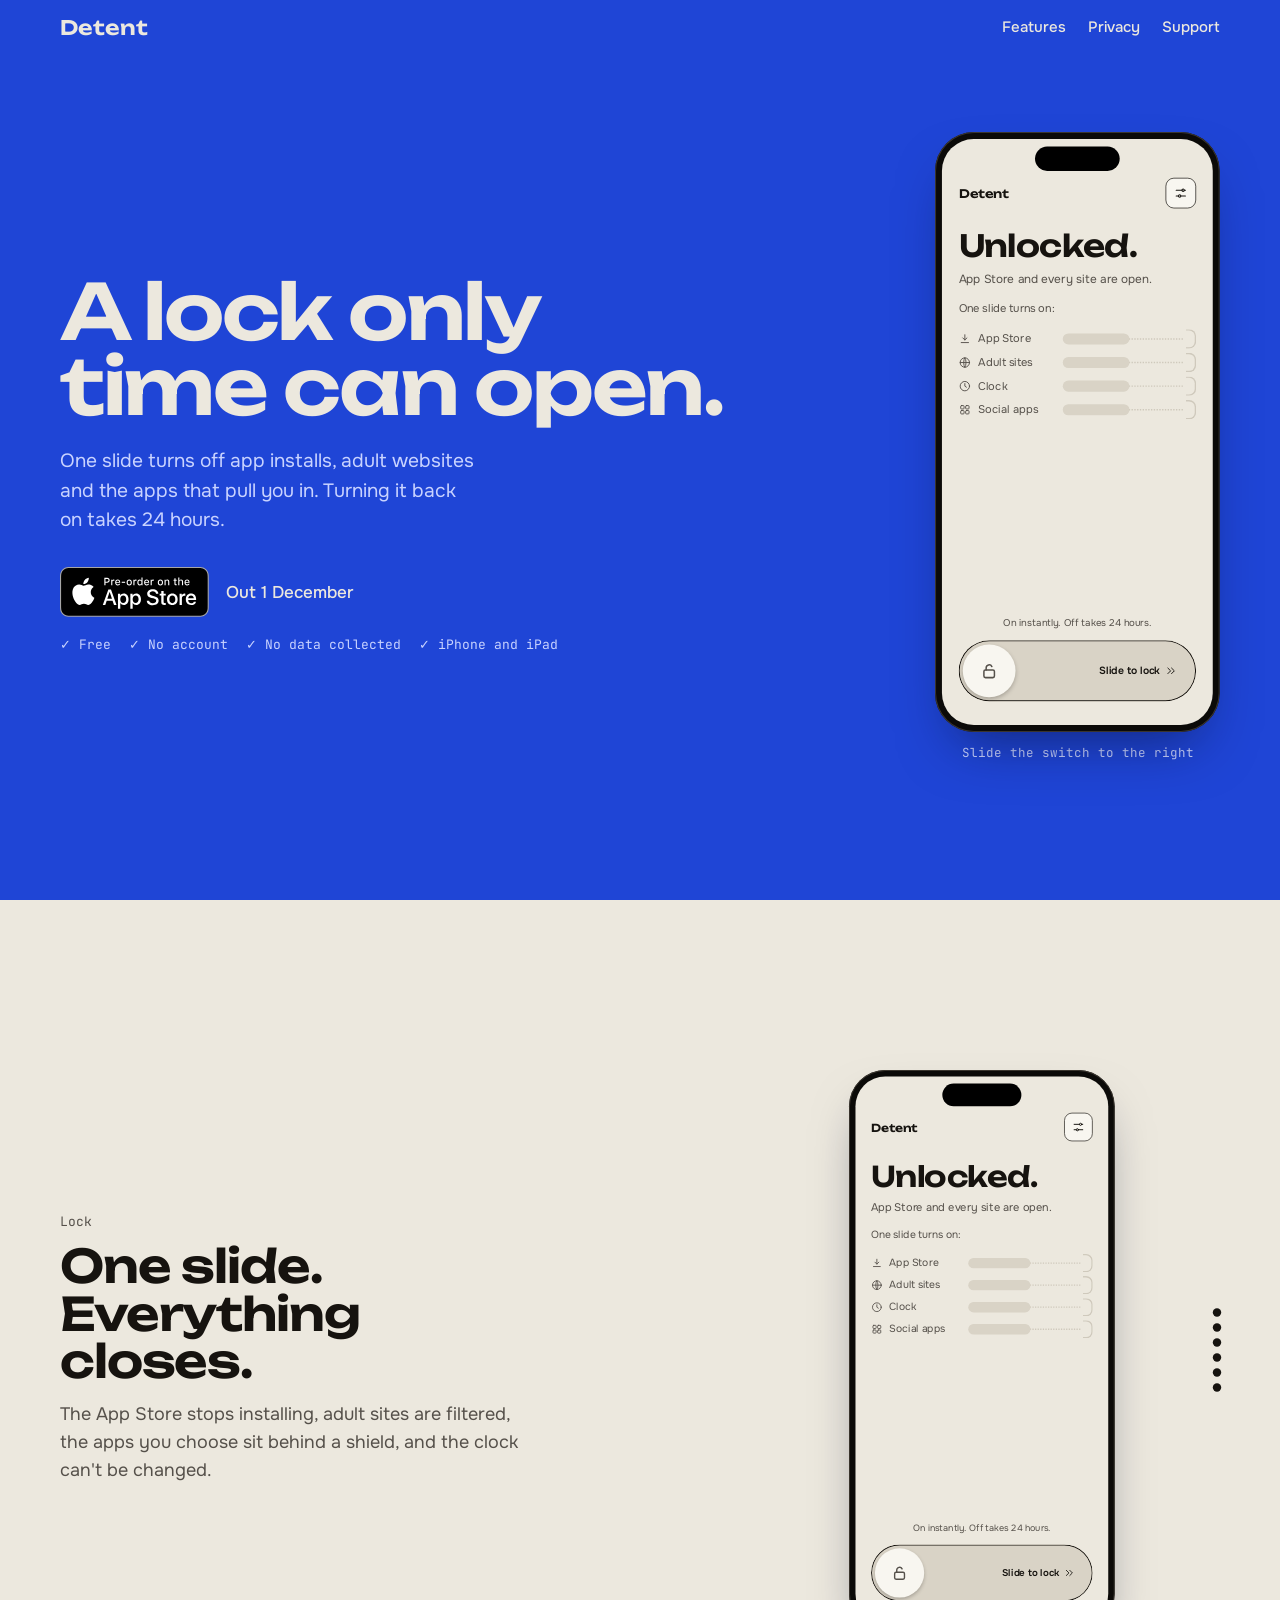
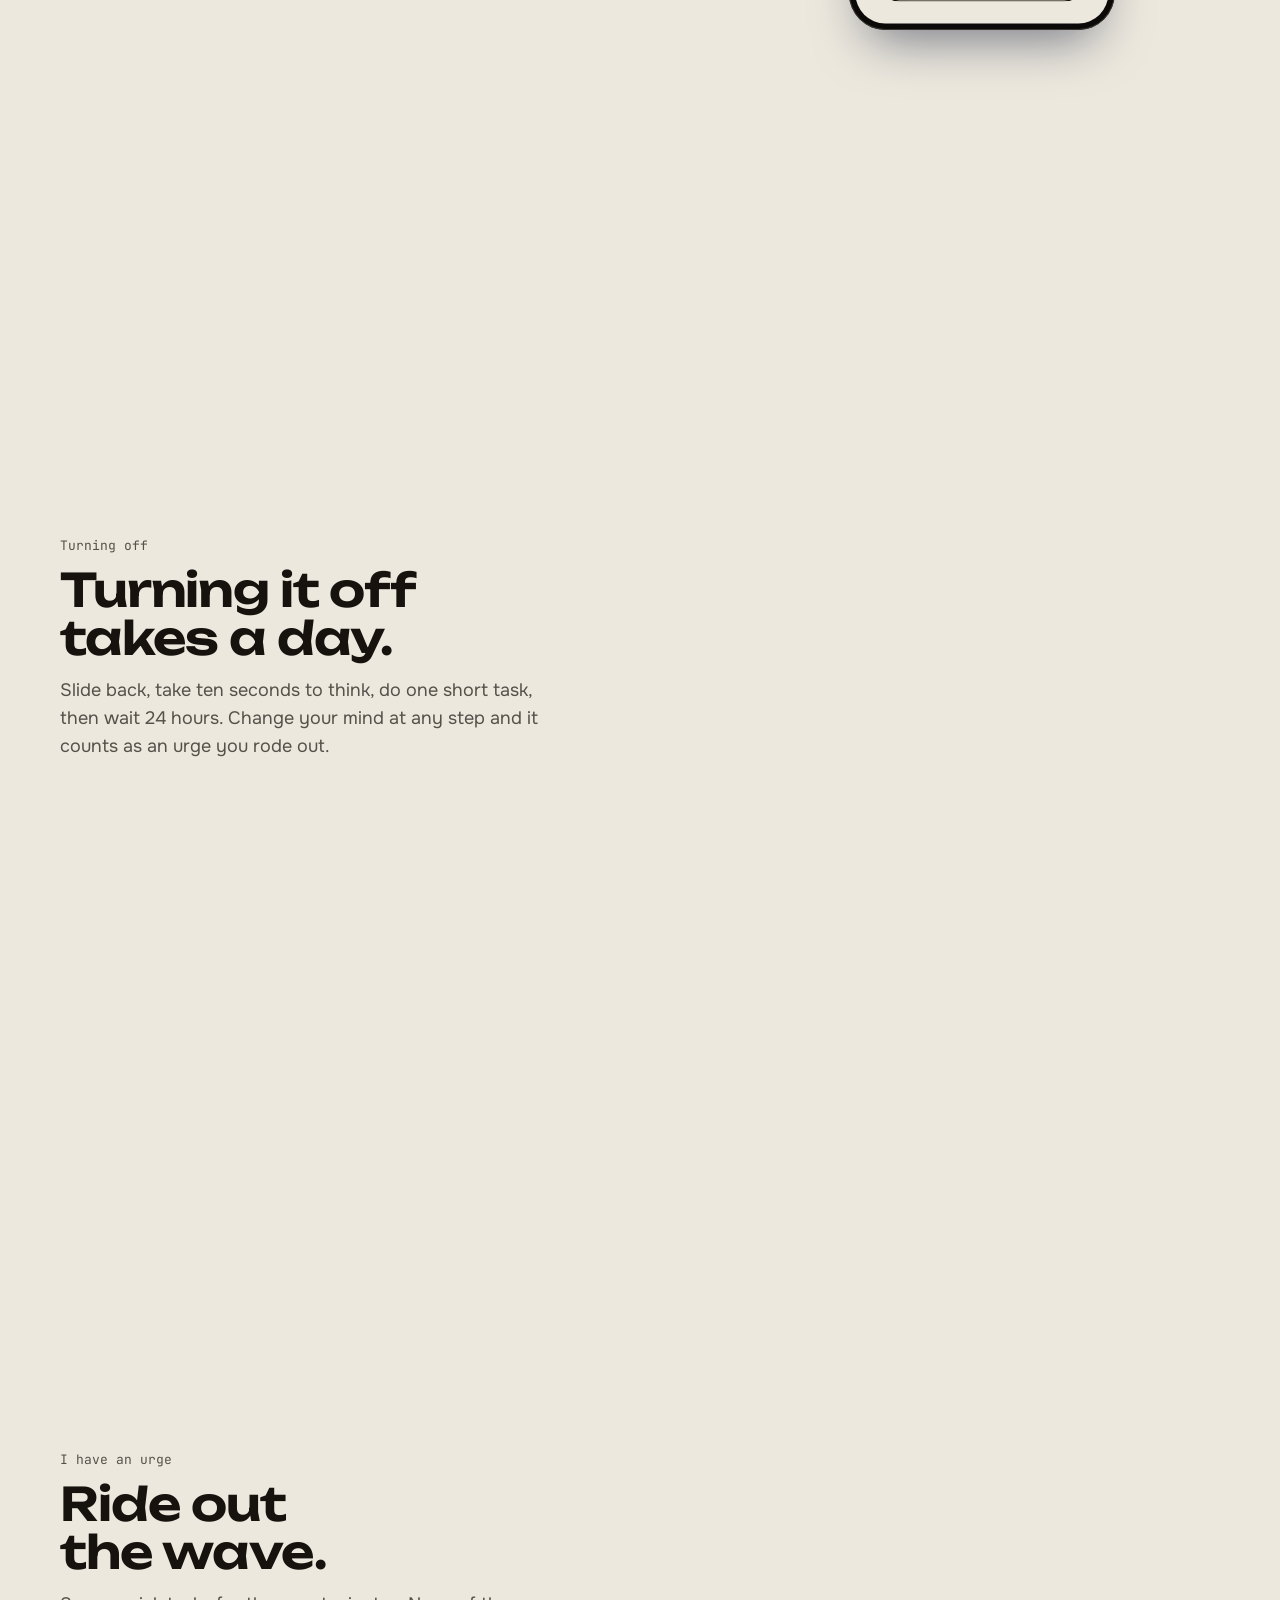
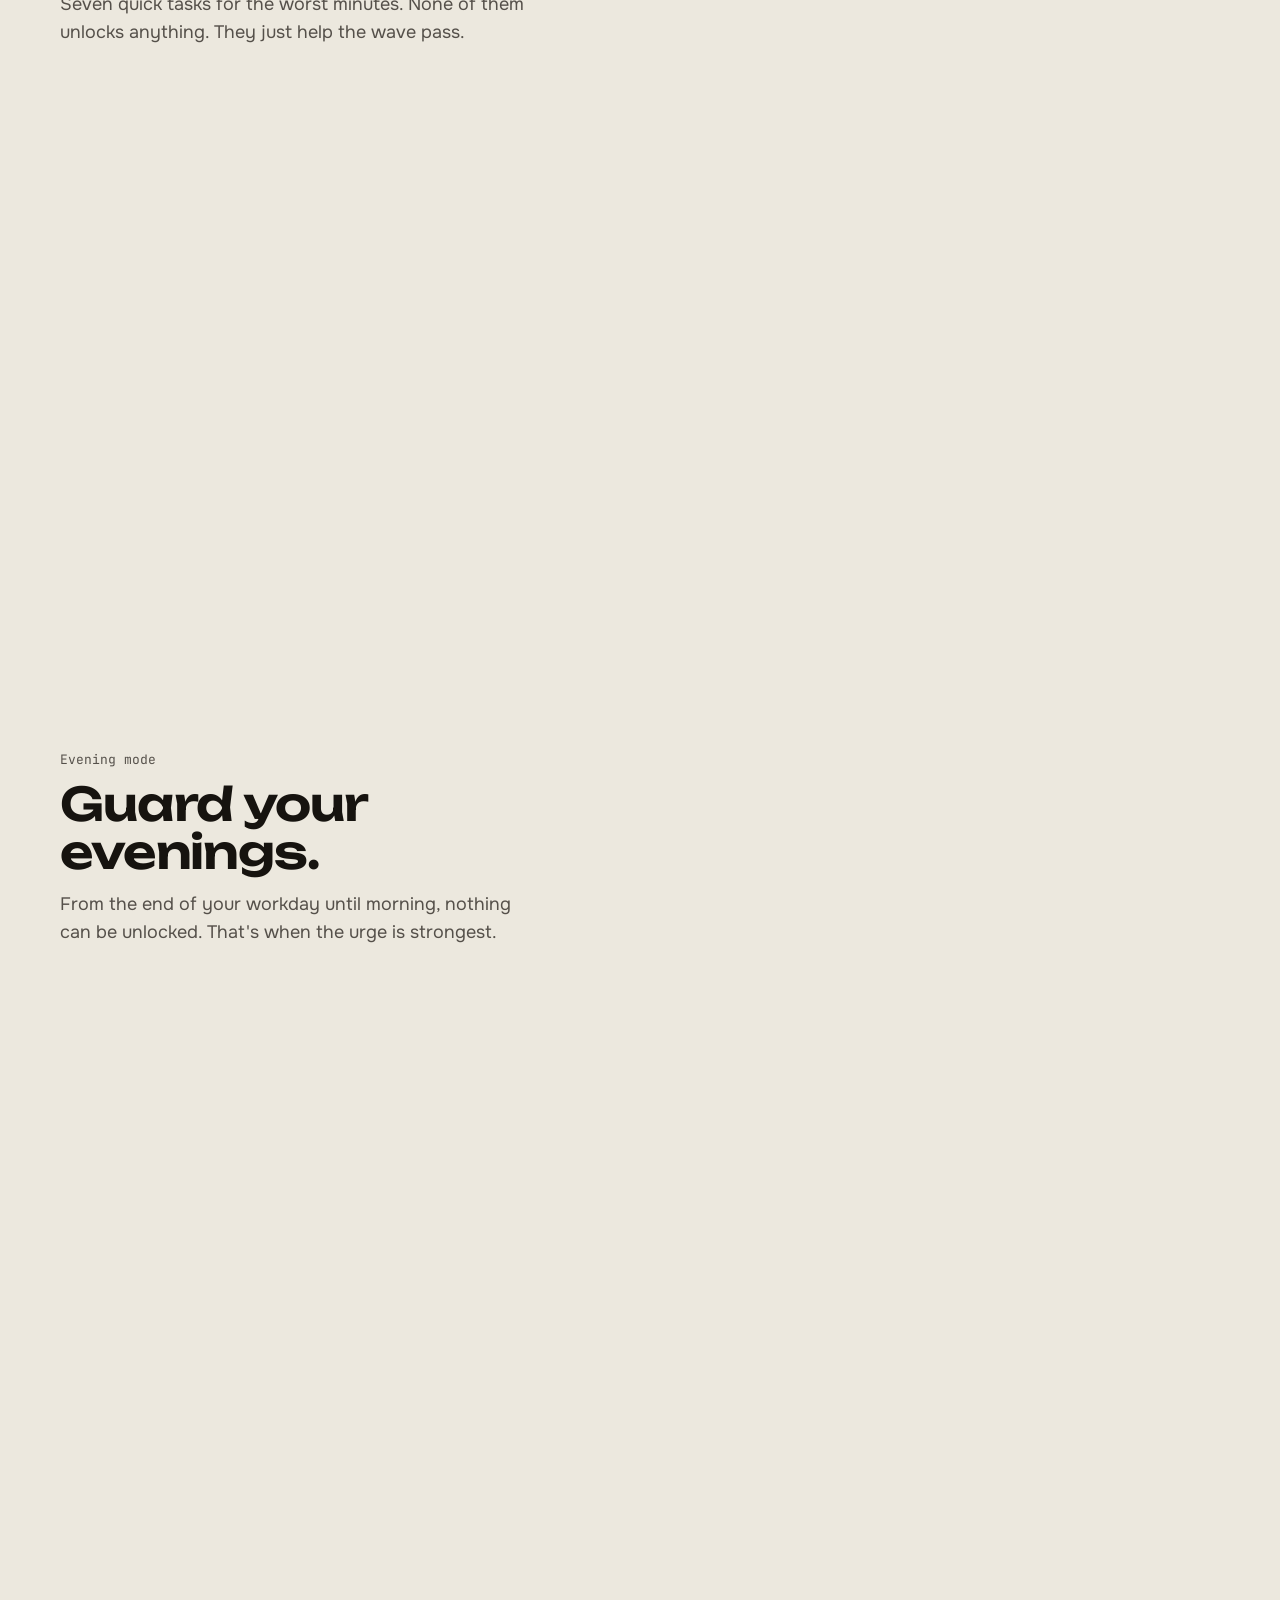
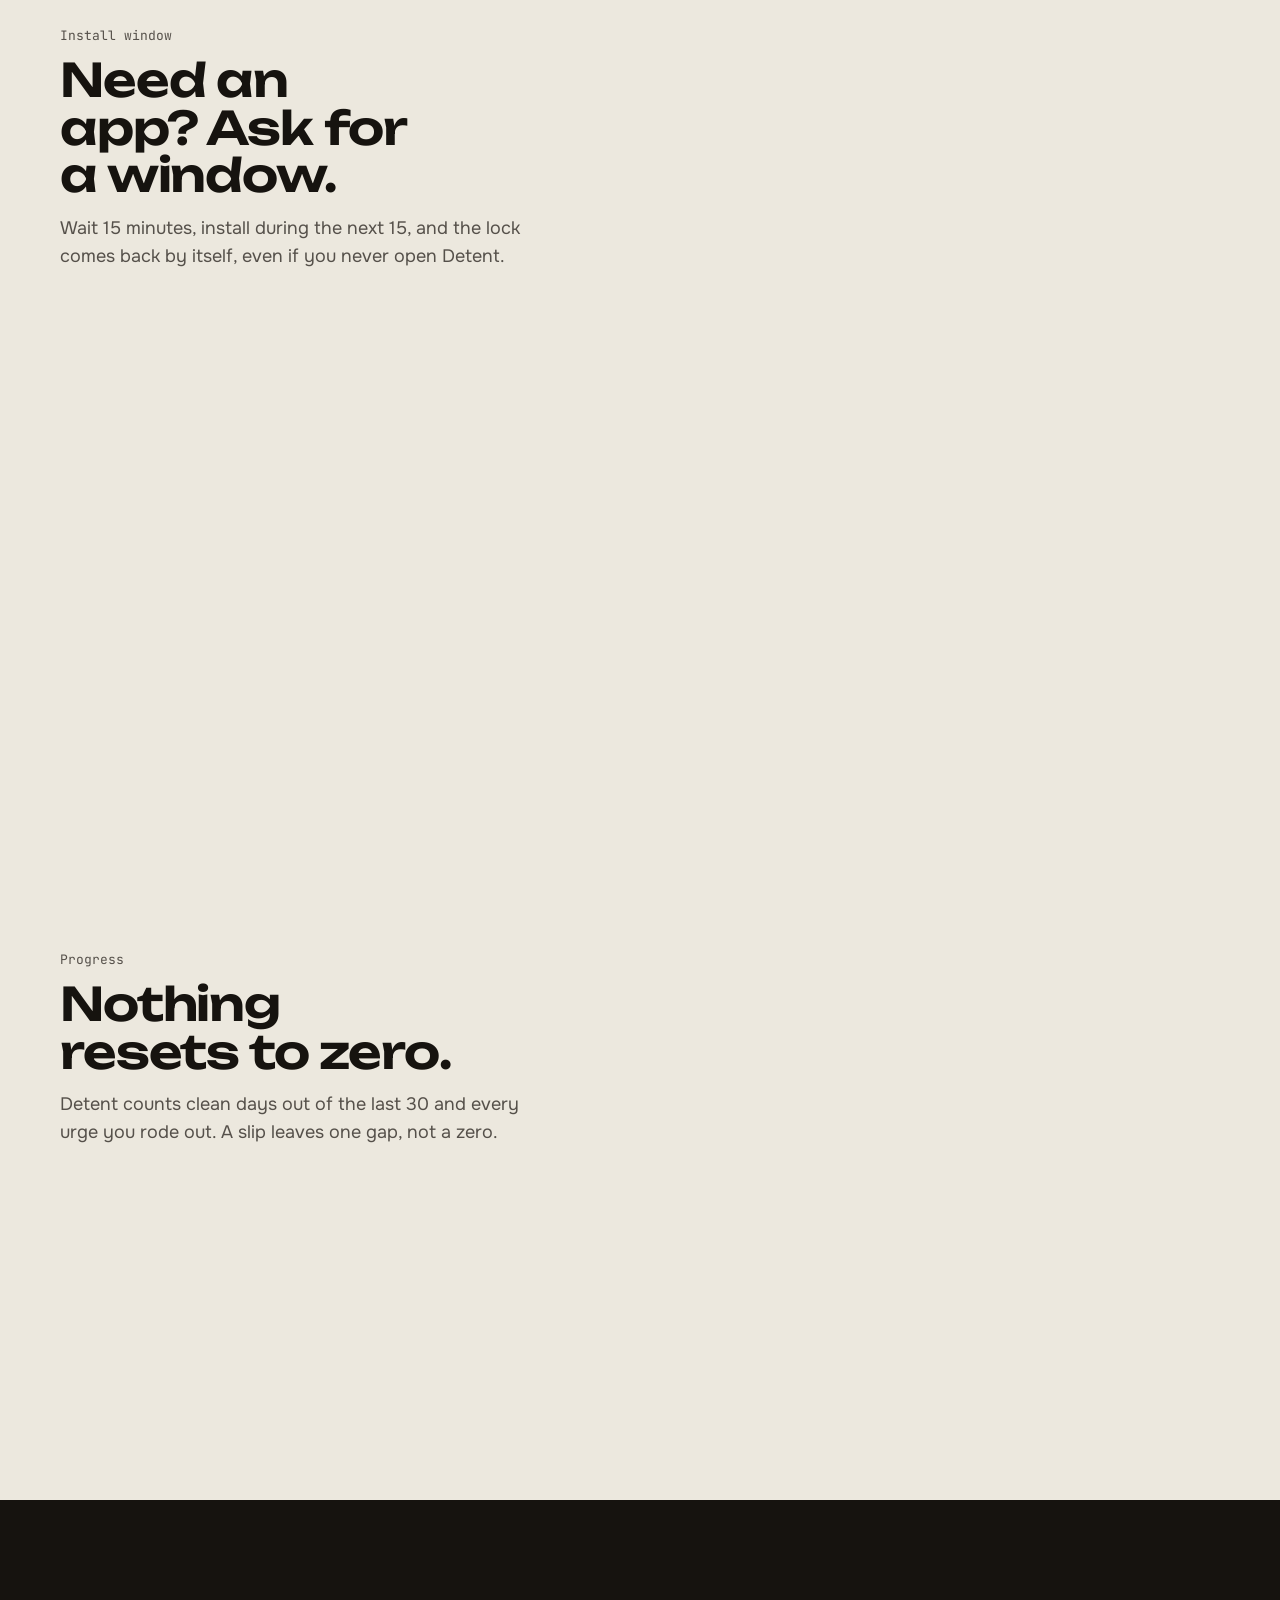
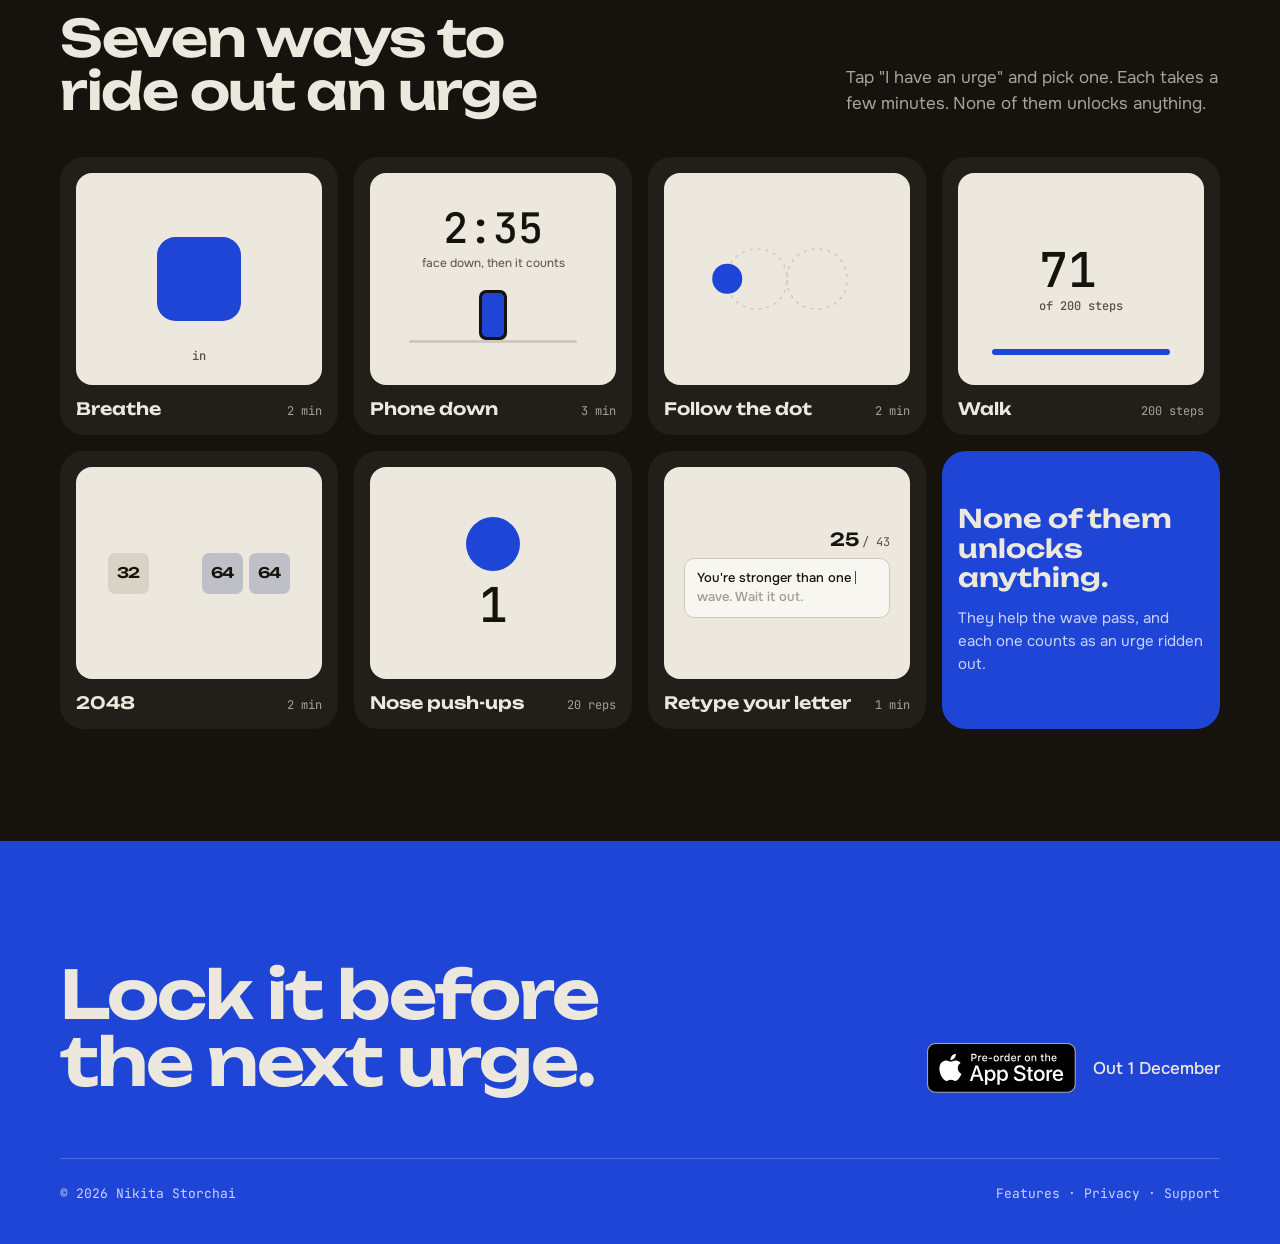
==== commit 2a29a0ef: "Make the date next to the Pre-order badge readable «Out 1 December» in the body face, bone, 17 px, i" ====
--- a/index.html
+++ b/index.html
@@ -17,7 +17,7 @@
 <link rel="preconnect" href="https://fonts.googleapis.com">
 <link rel="preconnect" href="https://fonts.gstatic.com" crossorigin>
 <link rel="stylesheet" href="https://fonts.googleapis.com/css2?family=Unbounded:wght@400;500;600;700&family=Onest:wght@400;500;600&family=JetBrains+Mono:wght@400;500&display=swap">
-<link rel="stylesheet" href="assets/detent.css?v=a05fa5df">
+<link rel="stylesheet" href="assets/detent.css?v=9e067f16">
 </head>
 <body data-page="home">
 <template id="dev-tpl">
@@ -54,7 +54,7 @@
         <div>
           <h1>A lock only time can open.</h1>
           <p class="lede">One slide turns off app installs, adult websites and the apps that pull you in. Turning it back on takes 24 hours.</p>
-          <div class="store"><a class="badge" href="https://apps.apple.com/app/id6829272946"><img src="img/preorder-badge.svg" alt="Pre-order on the App Store" width="150" height="51"></a><span class="store-note">Out 1 December · free</span></div>
+          <div class="store"><a class="badge" href="https://apps.apple.com/app/id6829272946"><img src="img/preorder-badge.svg" alt="Pre-order on the App Store" width="150" height="51"></a><span class="store-note">Out 1 December</span></div>
           <div class="facts"><span>Free</span><span>No account</span><span>No data collected</span><span>iPhone and iPad</span></div>
         </div>
         <div class="d-try">
@@ -116,7 +116,7 @@
   <section class="end">
     <div class="wrap grid">
       <h2>Lock it before the next urge.</h2>
-      <div class="store"><a class="badge" href="https://apps.apple.com/app/id6829272946"><img src="img/preorder-badge.svg" alt="Pre-order on the App Store" width="150" height="51"></a><span class="store-note">Out 1 December · free</span></div>
+      <div class="store"><a class="badge" href="https://apps.apple.com/app/id6829272946"><img src="img/preorder-badge.svg" alt="Pre-order on the App Store" width="150" height="51"></a><span class="store-note">Out 1 December</span></div>
     </div>
     <div class="wrap"><div class="foot"><span>© 2026 Nikita Storchai</span><span><a href="features.html">Features</a> · <a href="privacy.html">Privacy</a> · <a href="support.html">Support</a></span></div></div>
   </section>
--- a/assets/detent.css
+++ b/assets/detent.css
@@ -44,7 +44,7 @@
 .store .badge { display: block; border-radius: 9px; line-height: 0; }
 .store .badge:focus-visible { outline: 2px solid var(--bone); outline-offset: 3px; }
 .store .badge img { display: block; width: auto; height: 51px; }
-.store-note { font: 400 13px/1.3 var(--mono); color: var(--on-cobalt); }
+.store-note { font: 500 17px/1.3 var(--body); color: var(--bone); }
 .facts { display: flex; flex-wrap: wrap; gap: 6px 18px; margin-top: 18px; font: 400 13px/1.4 var(--mono); }
 .facts span::before { content: "✓ "; }
 .foot a { color: inherit; text-decoration: none; }
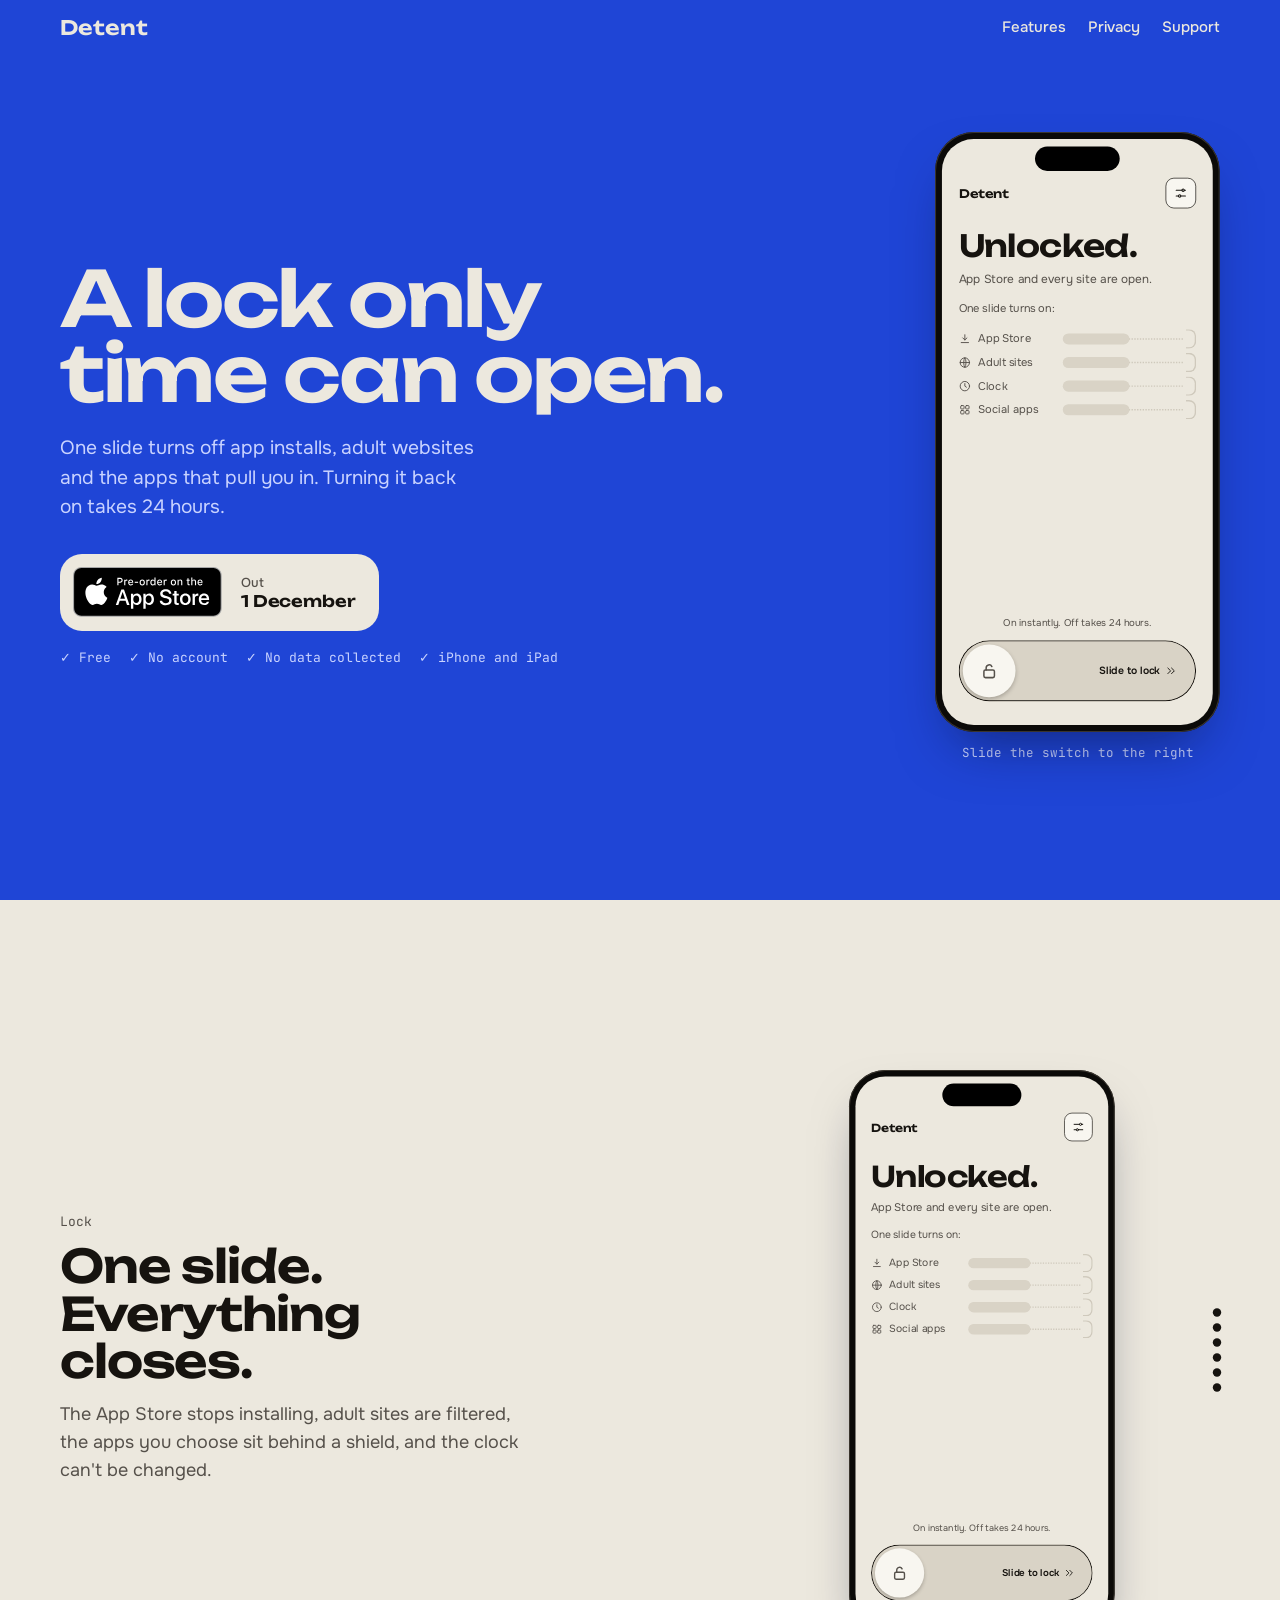
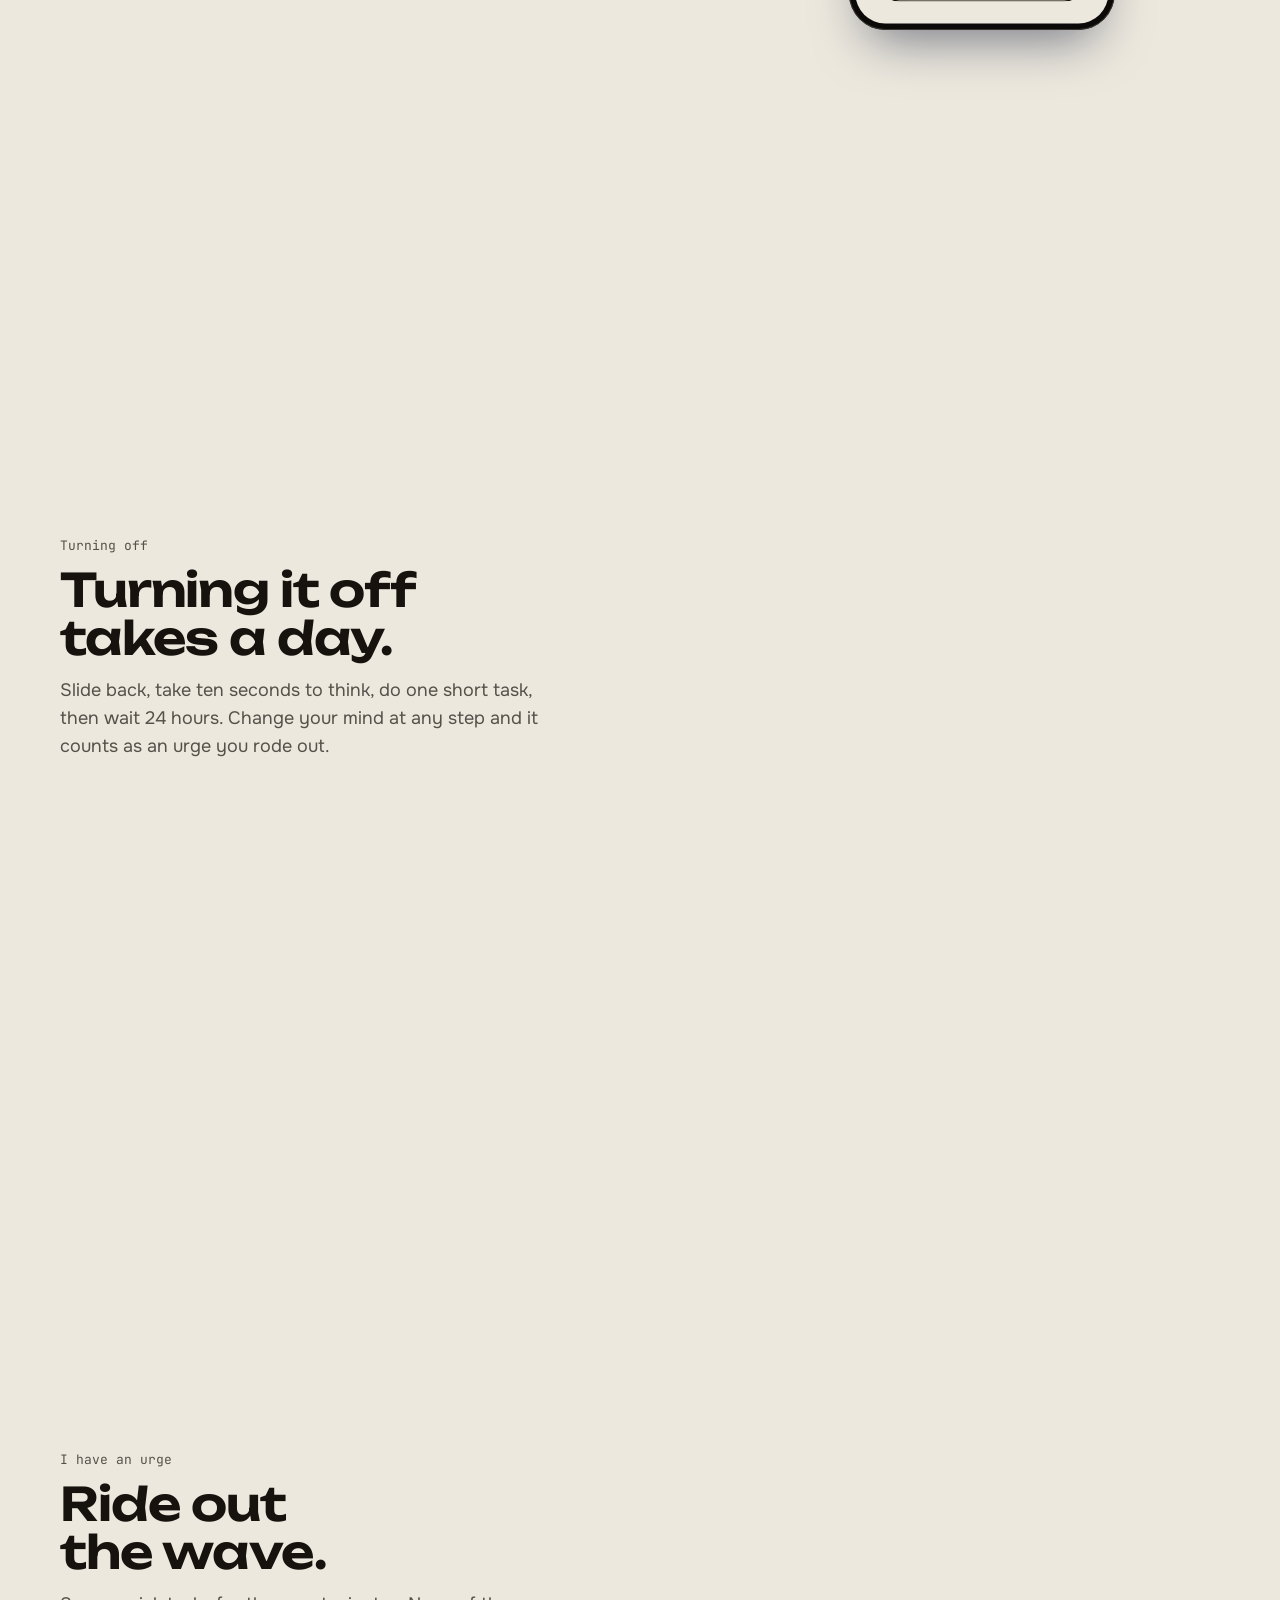
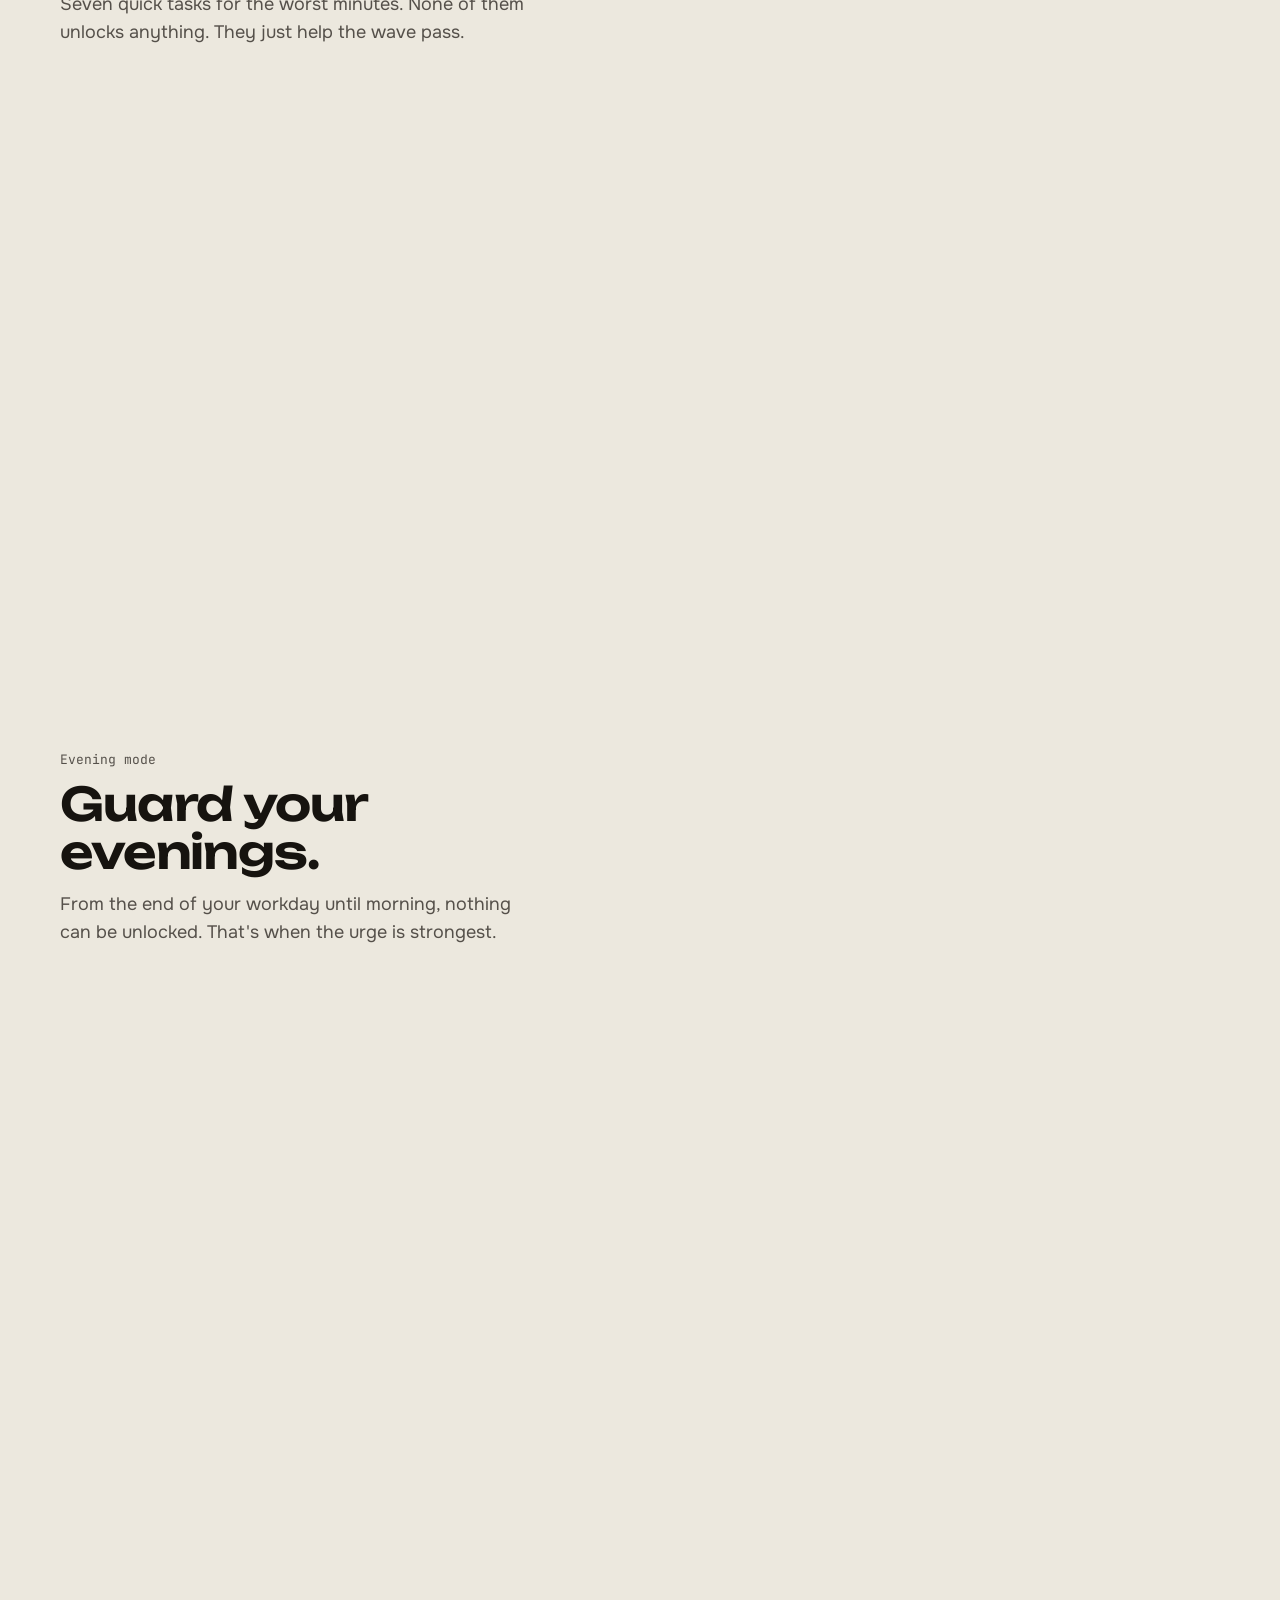
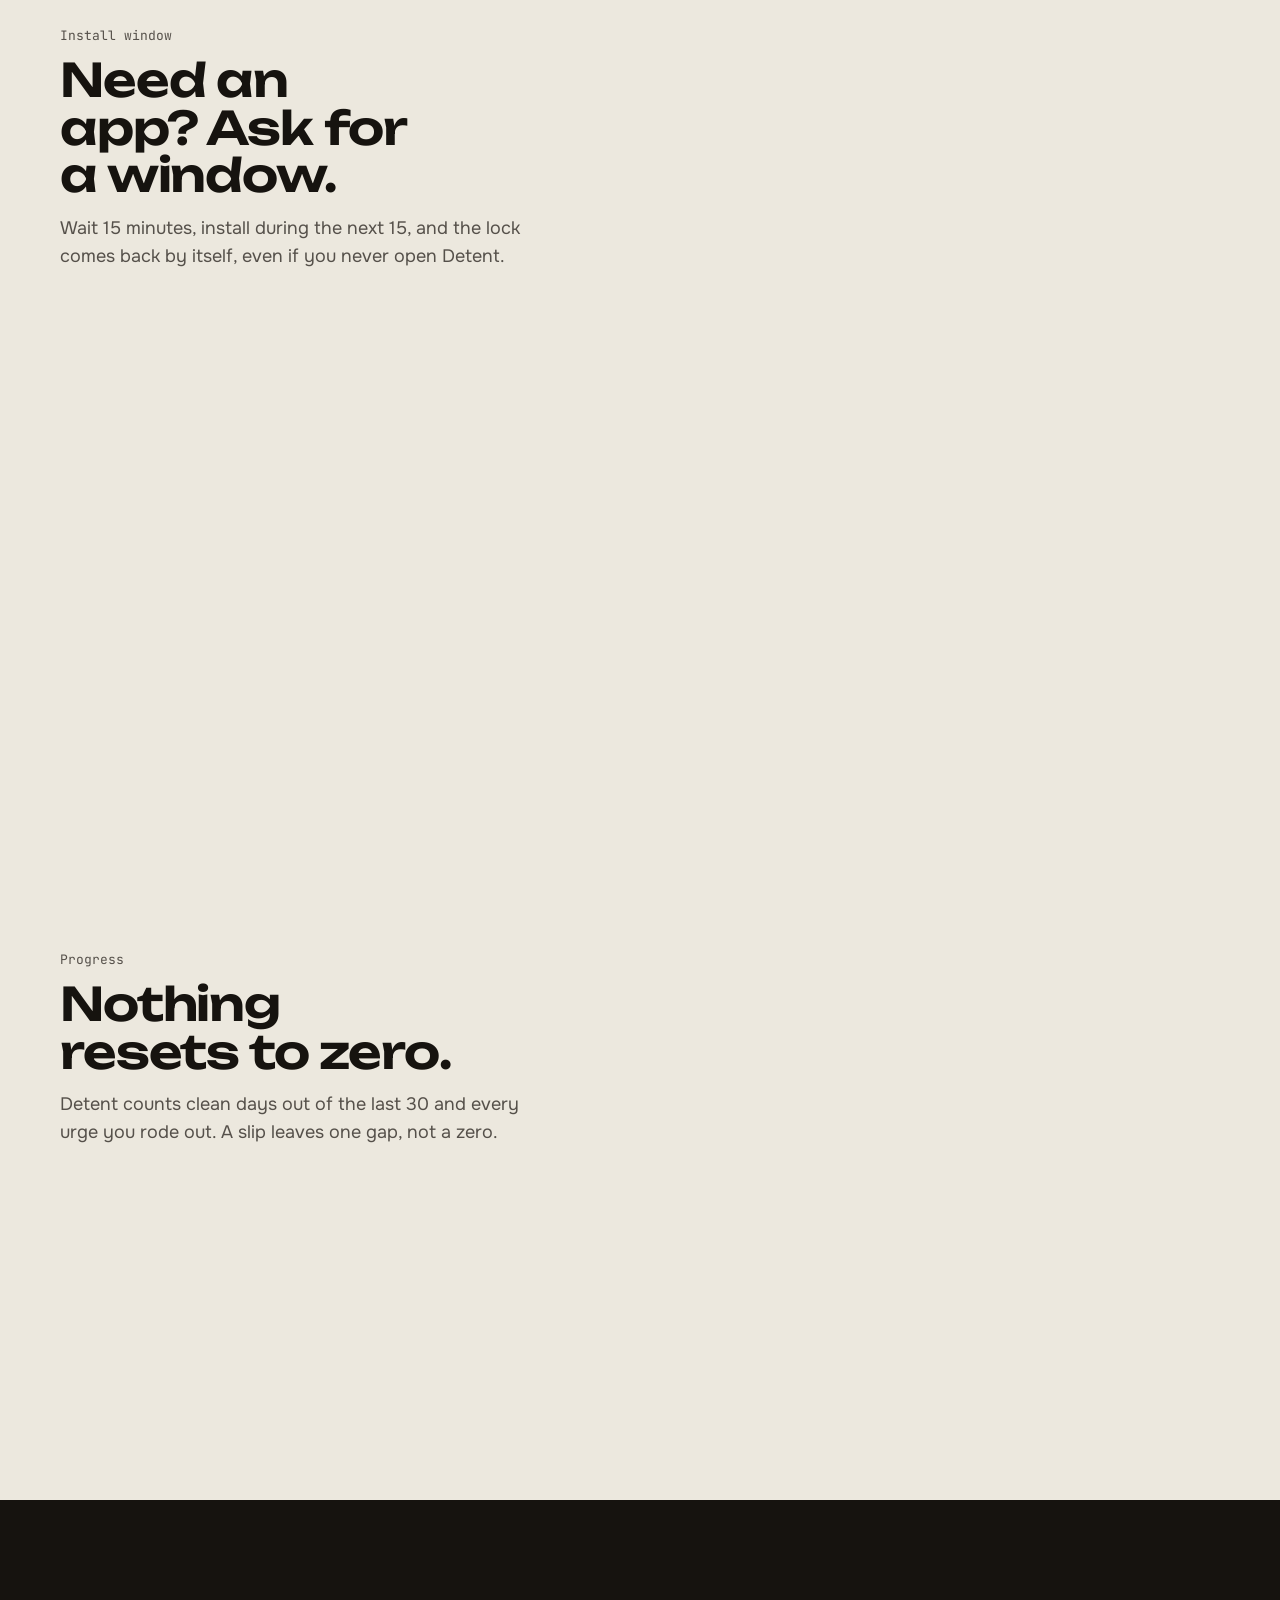
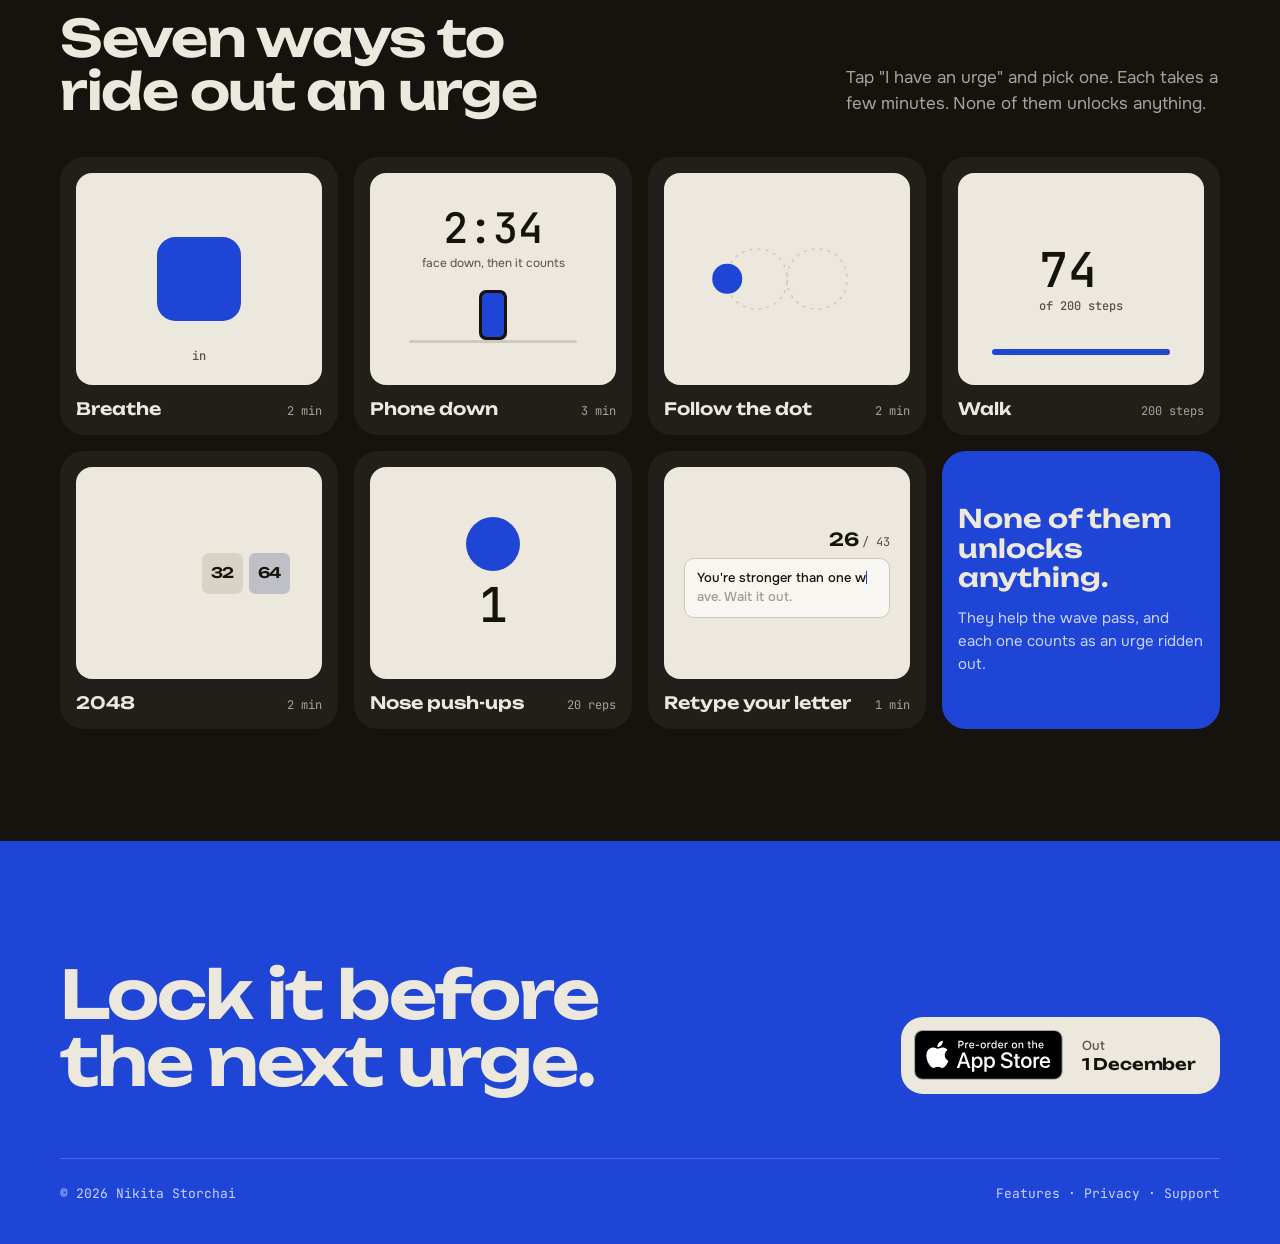
==== commit 5630407a: "Put the Pre-order badge and the date on one plate Apple's badge stays untouched; it and «Out 1 Decem" ====
--- a/index.html
+++ b/index.html
@@ -17,7 +17,7 @@
 <link rel="preconnect" href="https://fonts.googleapis.com">
 <link rel="preconnect" href="https://fonts.gstatic.com" crossorigin>
 <link rel="stylesheet" href="https://fonts.googleapis.com/css2?family=Unbounded:wght@400;500;600;700&family=Onest:wght@400;500;600&family=JetBrains+Mono:wght@400;500&display=swap">
-<link rel="stylesheet" href="assets/detent.css?v=9e067f16">
+<link rel="stylesheet" href="assets/detent.css?v=9b04ce66">
 </head>
 <body data-page="home">
 <template id="dev-tpl">
@@ -54,7 +54,7 @@
         <div>
           <h1>A lock only time can open.</h1>
           <p class="lede">One slide turns off app installs, adult websites and the apps that pull you in. Turning it back on takes 24 hours.</p>
-          <div class="store"><a class="badge" href="https://apps.apple.com/app/id6829272946"><img src="img/preorder-badge.svg" alt="Pre-order on the App Store" width="150" height="51"></a><span class="store-note">Out 1 December</span></div>
+          <div class="store"><a class="store-plate" href="https://apps.apple.com/app/id6829272946"><img src="img/preorder-badge.svg" alt="Pre-order on the App Store" width="150" height="51"><span class="plate-date"><small>Out</small>1 December</span></a></div>
           <div class="facts"><span>Free</span><span>No account</span><span>No data collected</span><span>iPhone and iPad</span></div>
         </div>
         <div class="d-try">
@@ -116,7 +116,7 @@
   <section class="end">
     <div class="wrap grid">
       <h2>Lock it before the next urge.</h2>
-      <div class="store"><a class="badge" href="https://apps.apple.com/app/id6829272946"><img src="img/preorder-badge.svg" alt="Pre-order on the App Store" width="150" height="51"></a><span class="store-note">Out 1 December</span></div>
+      <div class="store"><a class="store-plate" href="https://apps.apple.com/app/id6829272946"><img src="img/preorder-badge.svg" alt="Pre-order on the App Store" width="150" height="51"><span class="plate-date"><small>Out</small>1 December</span></a></div>
     </div>
     <div class="wrap"><div class="foot"><span>© 2026 Nikita Storchai</span><span><a href="features.html">Features</a> · <a href="privacy.html">Privacy</a> · <a href="support.html">Support</a></span></div></div>
   </section>
--- a/assets/detent.css
+++ b/assets/detent.css
@@ -41,10 +41,13 @@
 .site nav a { color: inherit; text-decoration: none; font-weight: 500; }
 .site nav a:hover { text-decoration: underline; text-underline-offset: 4px; }
 .store { display: flex; flex-wrap: wrap; align-items: center; gap: 10px 16px; }
-.store .badge { display: block; border-radius: 9px; line-height: 0; }
-.store .badge:focus-visible { outline: 2px solid var(--bone); outline-offset: 3px; }
-.store .badge img { display: block; width: auto; height: 51px; }
-.store-note { font: 500 17px/1.3 var(--body); color: var(--bone); }
+/* Apple's badge, untouched, and the date on one bone plate that is the link; 13 px round the badge is Apple's clear space (a quarter of its height) */
+.store-plate { display: flex; align-items: center; gap: 18px; padding: 13px 24px 13px 13px; border-radius: 22px; background: var(--bone); color: var(--ink); text-decoration: none; text-align: left; transition: background-color .15s ease; }
+.store-plate:hover { background: var(--surface); }
+.store-plate:focus-visible { outline: 3px solid var(--bone); outline-offset: 3px; border-radius: 22px; }
+.store-plate img { display: block; width: auto; height: 51px; }
+.plate-date { display: flex; flex-direction: column; gap: 3px; font: 600 16px/1.1 var(--display); letter-spacing: -.01em; white-space: nowrap; }
+.plate-date small { font: 500 13px/1.2 var(--body); letter-spacing: 0; color: var(--muted); }
 .facts { display: flex; flex-wrap: wrap; gap: 6px 18px; margin-top: 18px; font: 400 13px/1.4 var(--mono); }
 .facts span::before { content: "✓ "; }
 .foot a { color: inherit; text-decoration: none; }
@@ -475,4 +478,5 @@
 }
 @media (max-width: 520px) { .store { flex-direction: column; width: fit-content; margin-inline: auto; } .cards { gap: 10px; } .card { padding: 10px; gap: 10px; border-radius: 18px; } .card .t { flex-direction: column; gap: 2px; } .card .t b { font-size: 15px; } .card.more p { font-size: 18px; }
   .a-down-t { top: 10%; font-size: 26px; } .a-down-t small { font-size: 10.5px; } .a-table { bottom: 12%; } .a-down { left: calc(50% - 10px); bottom: calc(12% + 3px); width: 20px; height: 34px; border-radius: 5px; } .a-down::after { inset: 2px; border-radius: 4px; } }
+@media (max-width: 359px) { .store-plate { flex-direction: column; gap: 13px; padding: 13px 13px 16px; } .plate-date { align-items: center; text-align: center; } }
 @media (prefers-reduced-motion: reduce) { *, *::before, *::after { transition: none !important; animation: none !important; } }
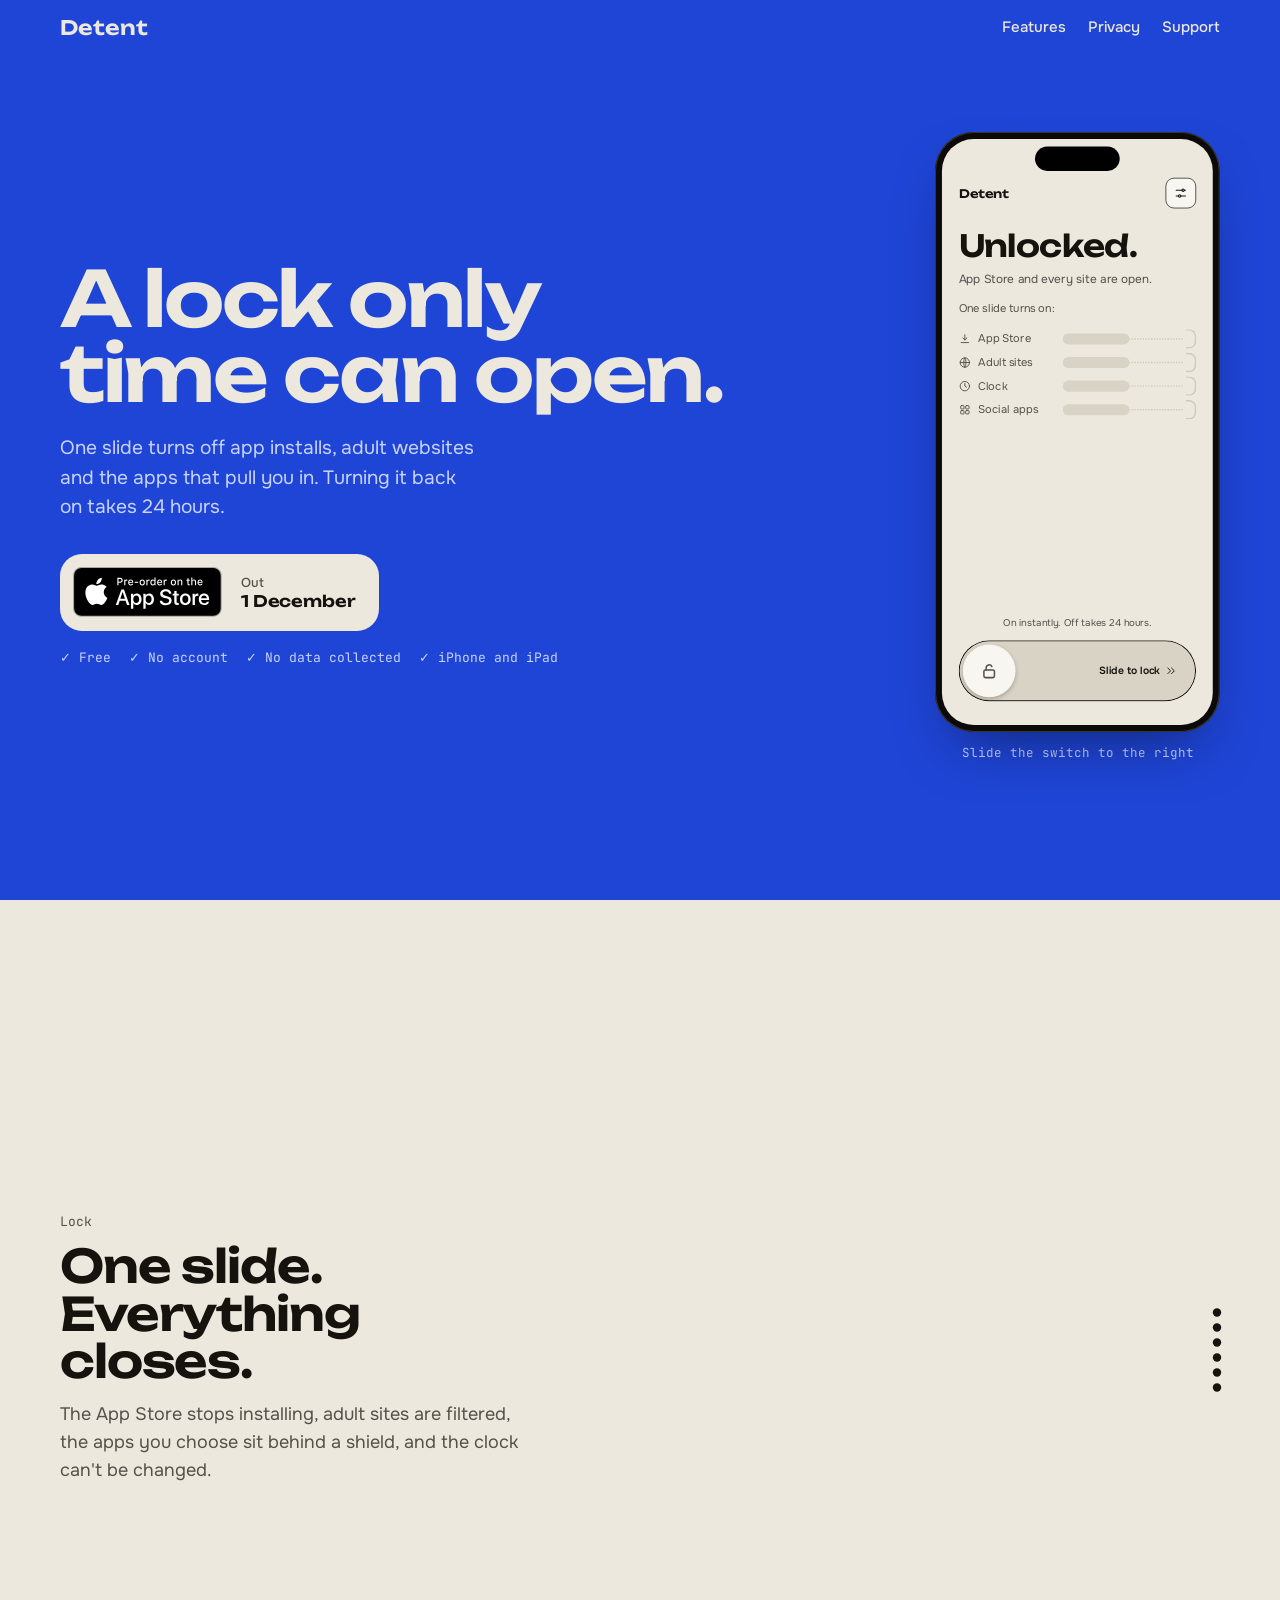
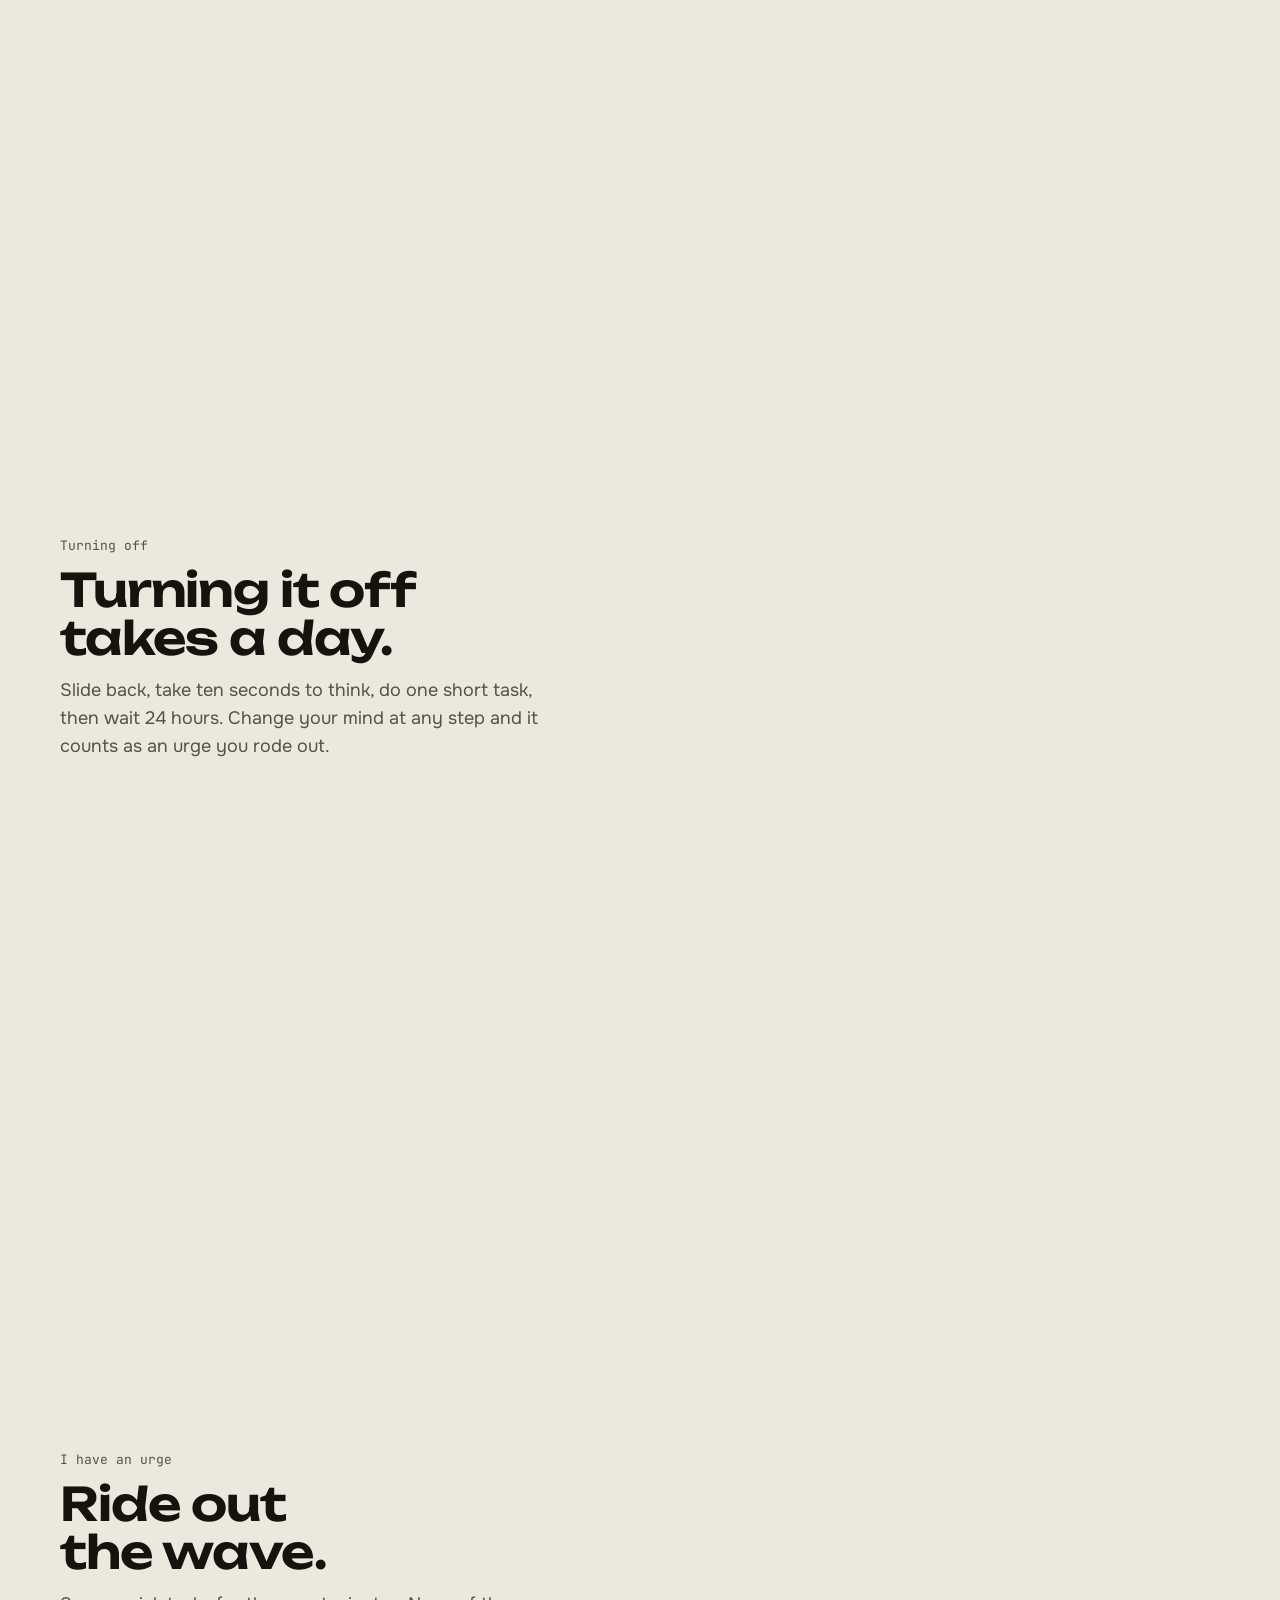
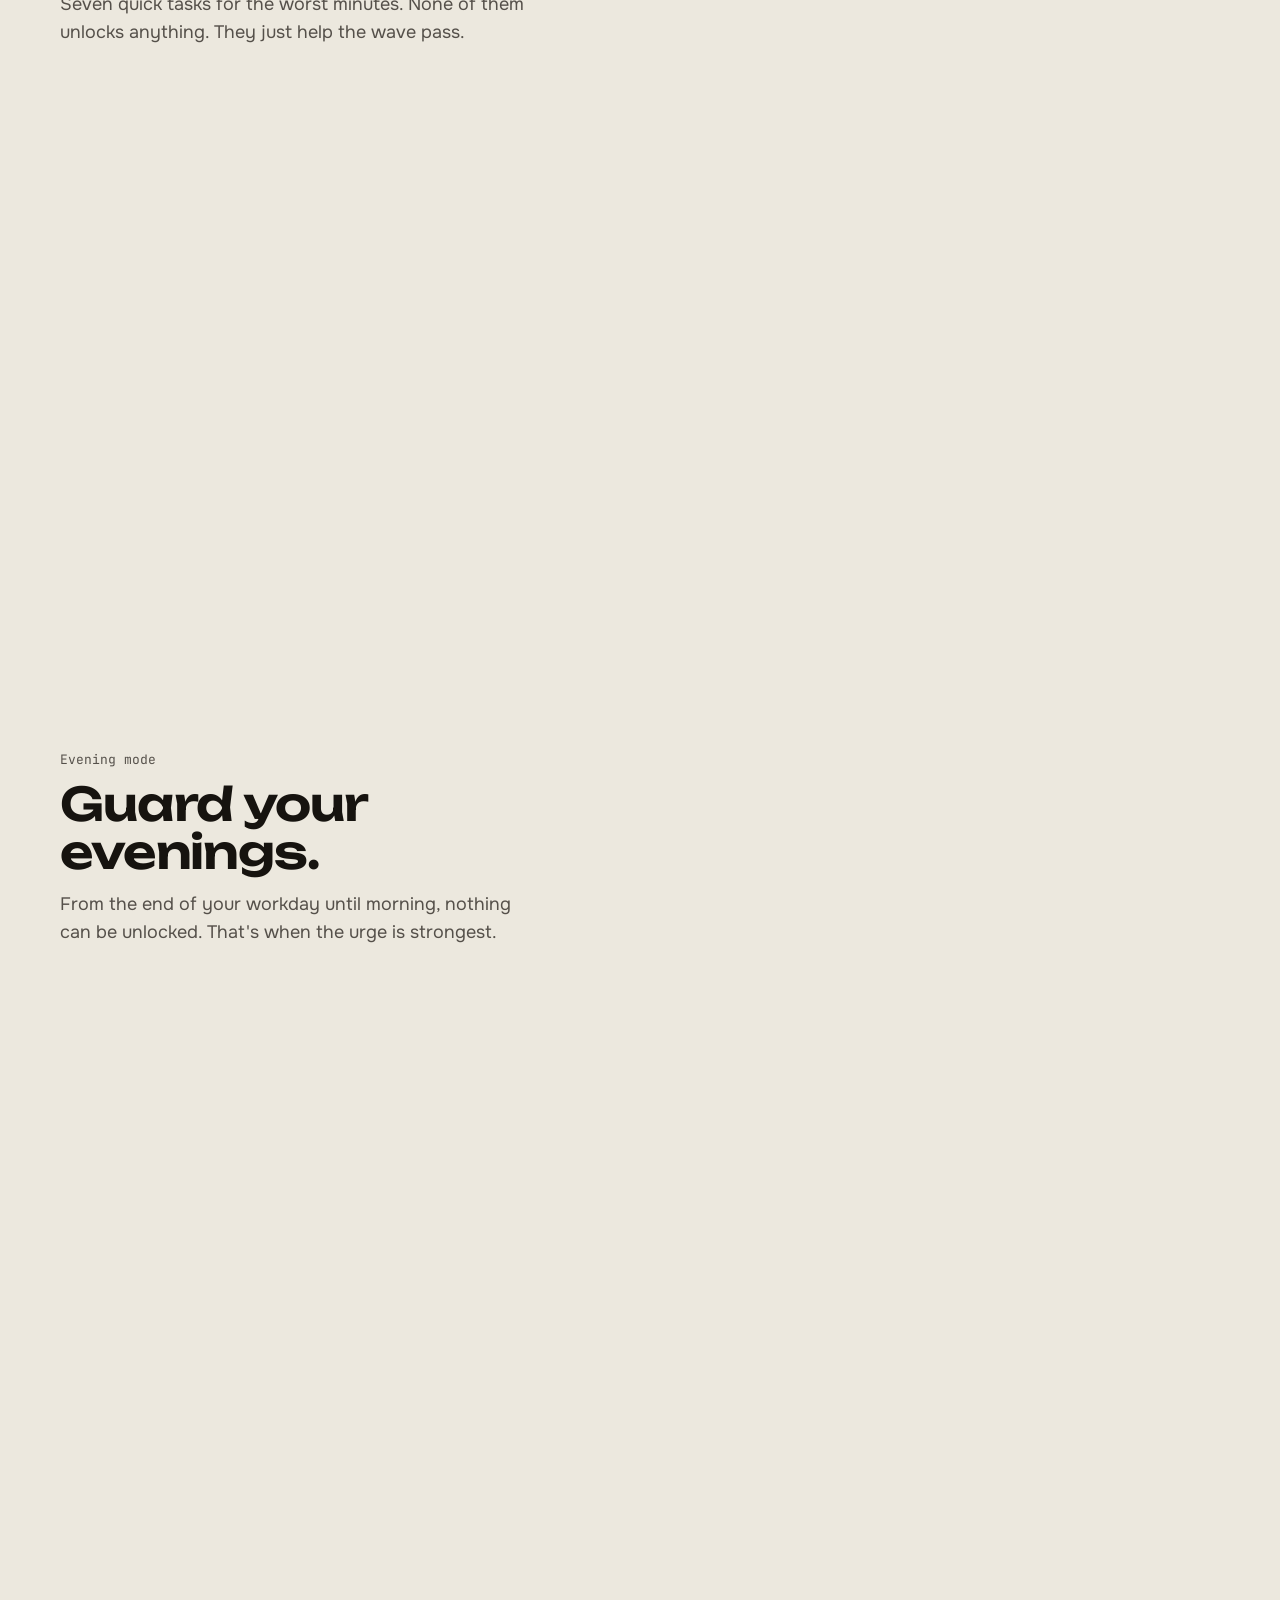
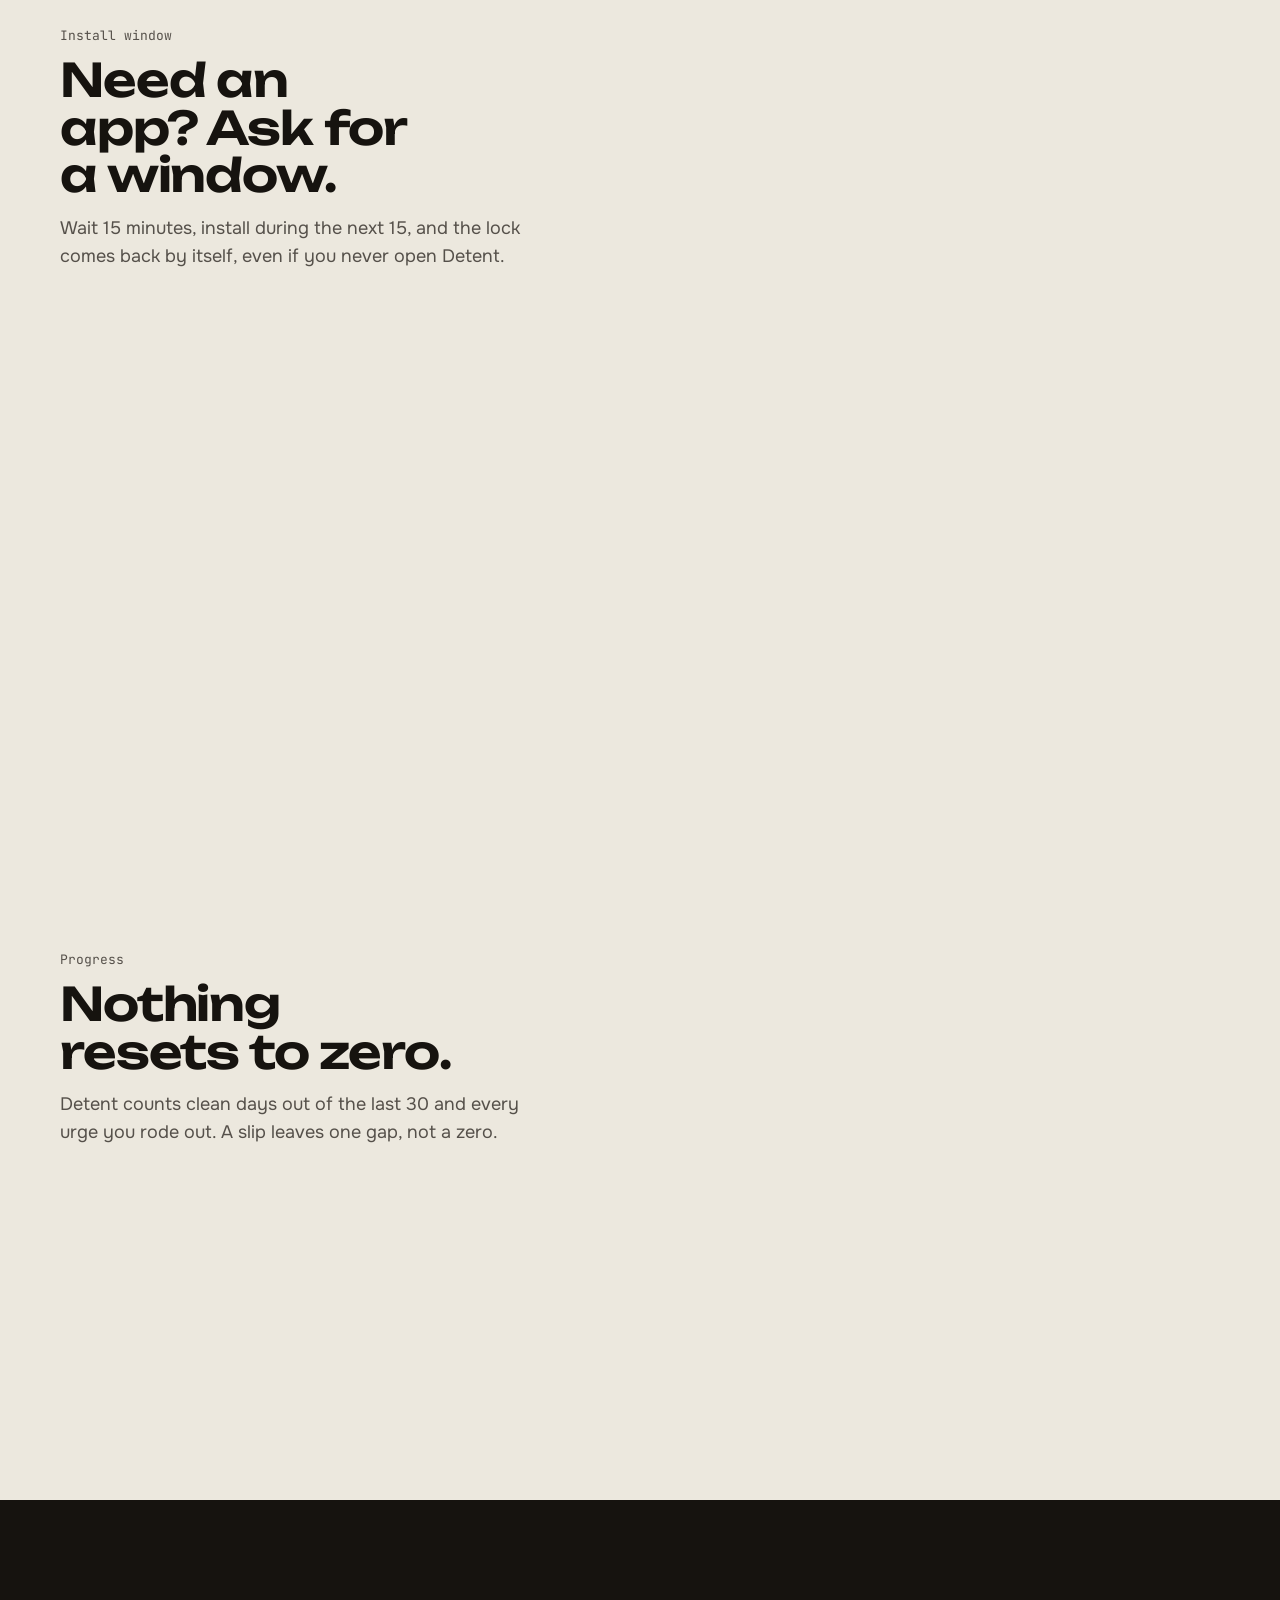
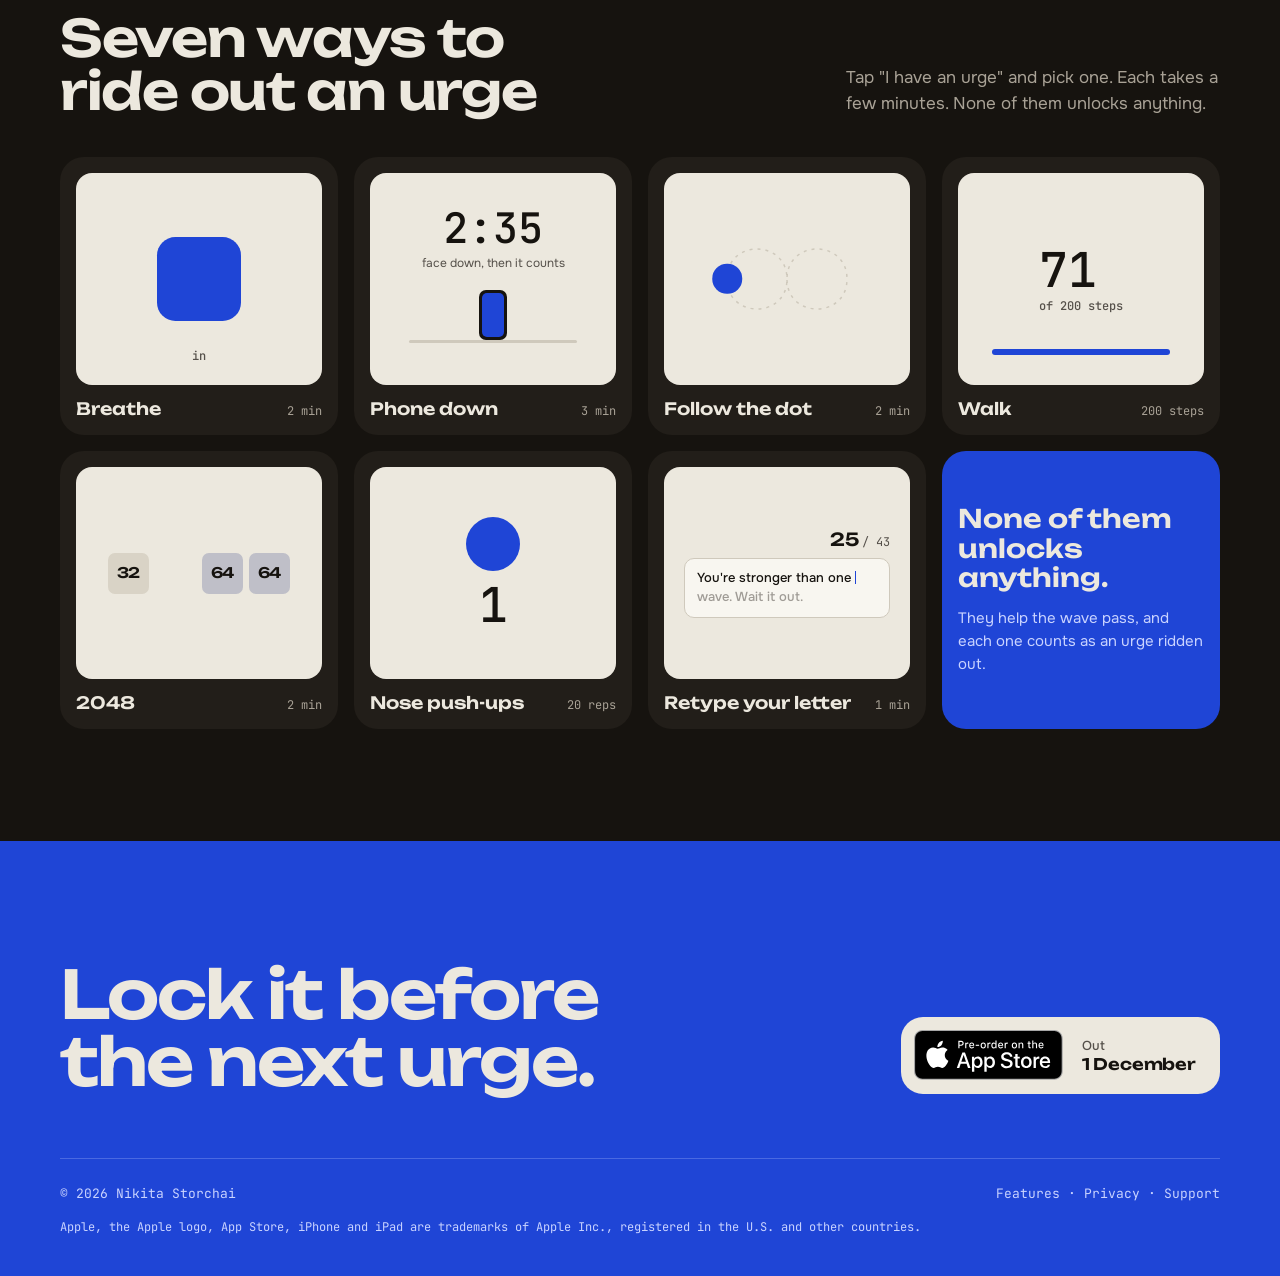
==== commit b4c601f0: "Add Apple's trademark credit line to both footers Apple's marketing guidelines ask for a credit line" ====
--- a/index.html
+++ b/index.html
@@ -17,7 +17,7 @@
 <link rel="preconnect" href="https://fonts.googleapis.com">
 <link rel="preconnect" href="https://fonts.gstatic.com" crossorigin>
 <link rel="stylesheet" href="https://fonts.googleapis.com/css2?family=Unbounded:wght@400;500;600;700&family=Onest:wght@400;500;600&family=JetBrains+Mono:wght@400;500&display=swap">
-<link rel="stylesheet" href="assets/detent.css?v=9b04ce66">
+<link rel="stylesheet" href="assets/detent.css?v=3e9f17c0">
 </head>
 <body data-page="home">
 <template id="dev-tpl">
@@ -118,7 +118,7 @@
       <h2>Lock it before the next urge.</h2>
       <div class="store"><a class="store-plate" href="https://apps.apple.com/app/id6829272946"><img src="img/preorder-badge.svg" alt="Pre-order on the App Store" width="150" height="51"><span class="plate-date"><small>Out</small>1 December</span></a></div>
     </div>
-    <div class="wrap"><div class="foot"><span>© 2026 Nikita Storchai</span><span><a href="features.html">Features</a> · <a href="privacy.html">Privacy</a> · <a href="support.html">Support</a></span></div></div>
+    <div class="wrap"><div class="foot"><span>© 2026 Nikita Storchai</span><span><a href="features.html">Features</a> · <a href="privacy.html">Privacy</a> · <a href="support.html">Support</a></span><p class="legal">Apple, the Apple logo, App Store, iPhone and iPad are trademarks of Apple Inc., registered in the U.S. and other countries.</p></div></div>
   </section>
 </main>
 <script src="assets/detent.js?v=63beadbb"></script>
--- a/assets/detent.css
+++ b/assets/detent.css
@@ -53,6 +53,8 @@
 .foot a { color: inherit; text-decoration: none; }
 .foot a:hover { text-decoration: underline; }
 .foot { padding-block: 26px calc(40px + env(safe-area-inset-bottom, 0px)); display: flex; flex-wrap: wrap; justify-content: space-between; gap: 14px; font: 400 13px/1.4 var(--mono); }
+/* Apple's credit line, asked for wherever the App Store badge is used */
+.foot .legal { flex-basis: 100%; margin: 0; font-size: 12px; line-height: 1.5; }
 
 /* Phone with a screenshot: an iPhone's outline at --w wide */
 .phone { --w: 260px; width: var(--w); max-width: 100%; aspect-ratio: 462 / 978; padding: calc(var(--w) * 0.024); border-radius: calc(var(--w) * 0.155); background: #0B0A08; box-shadow: inset 0 0 0 1px #3A352E, 0 30px 60px -28px rgba(10, 14, 40, .45); flex: none; position: relative; }
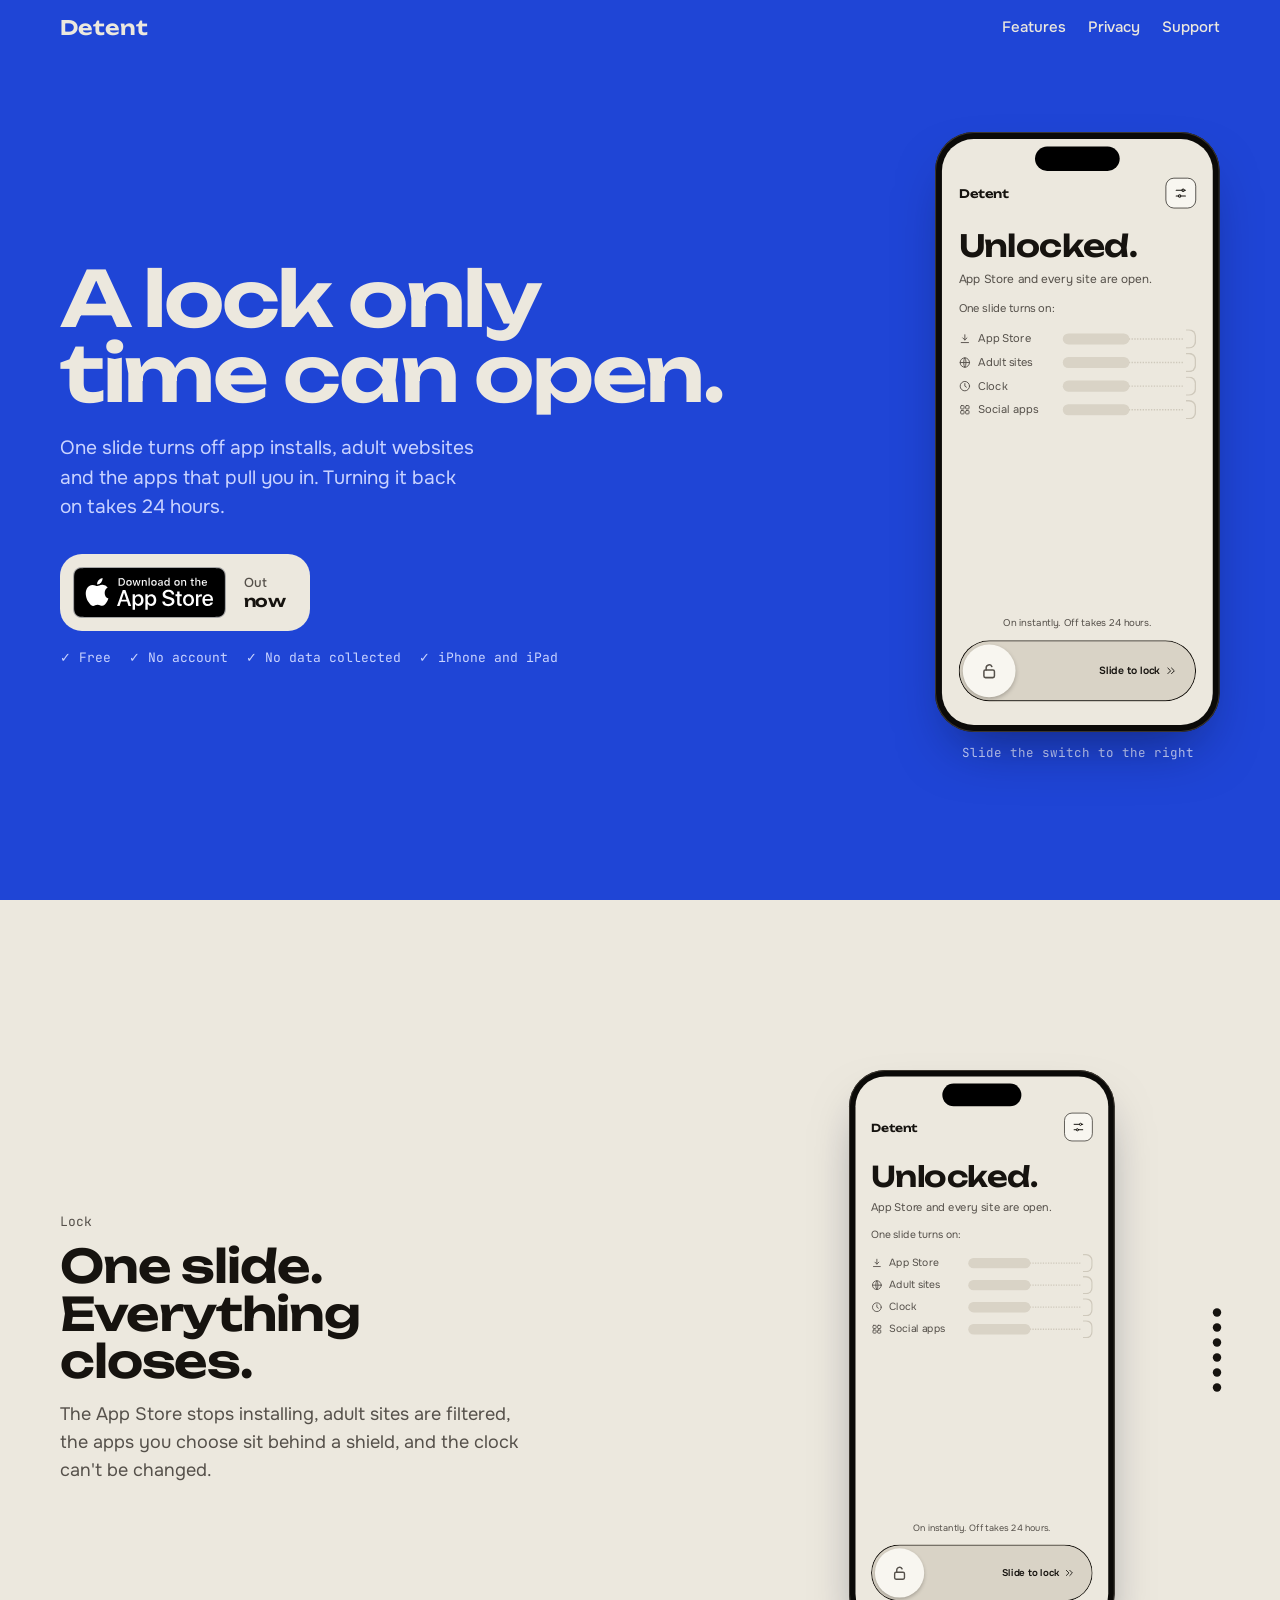
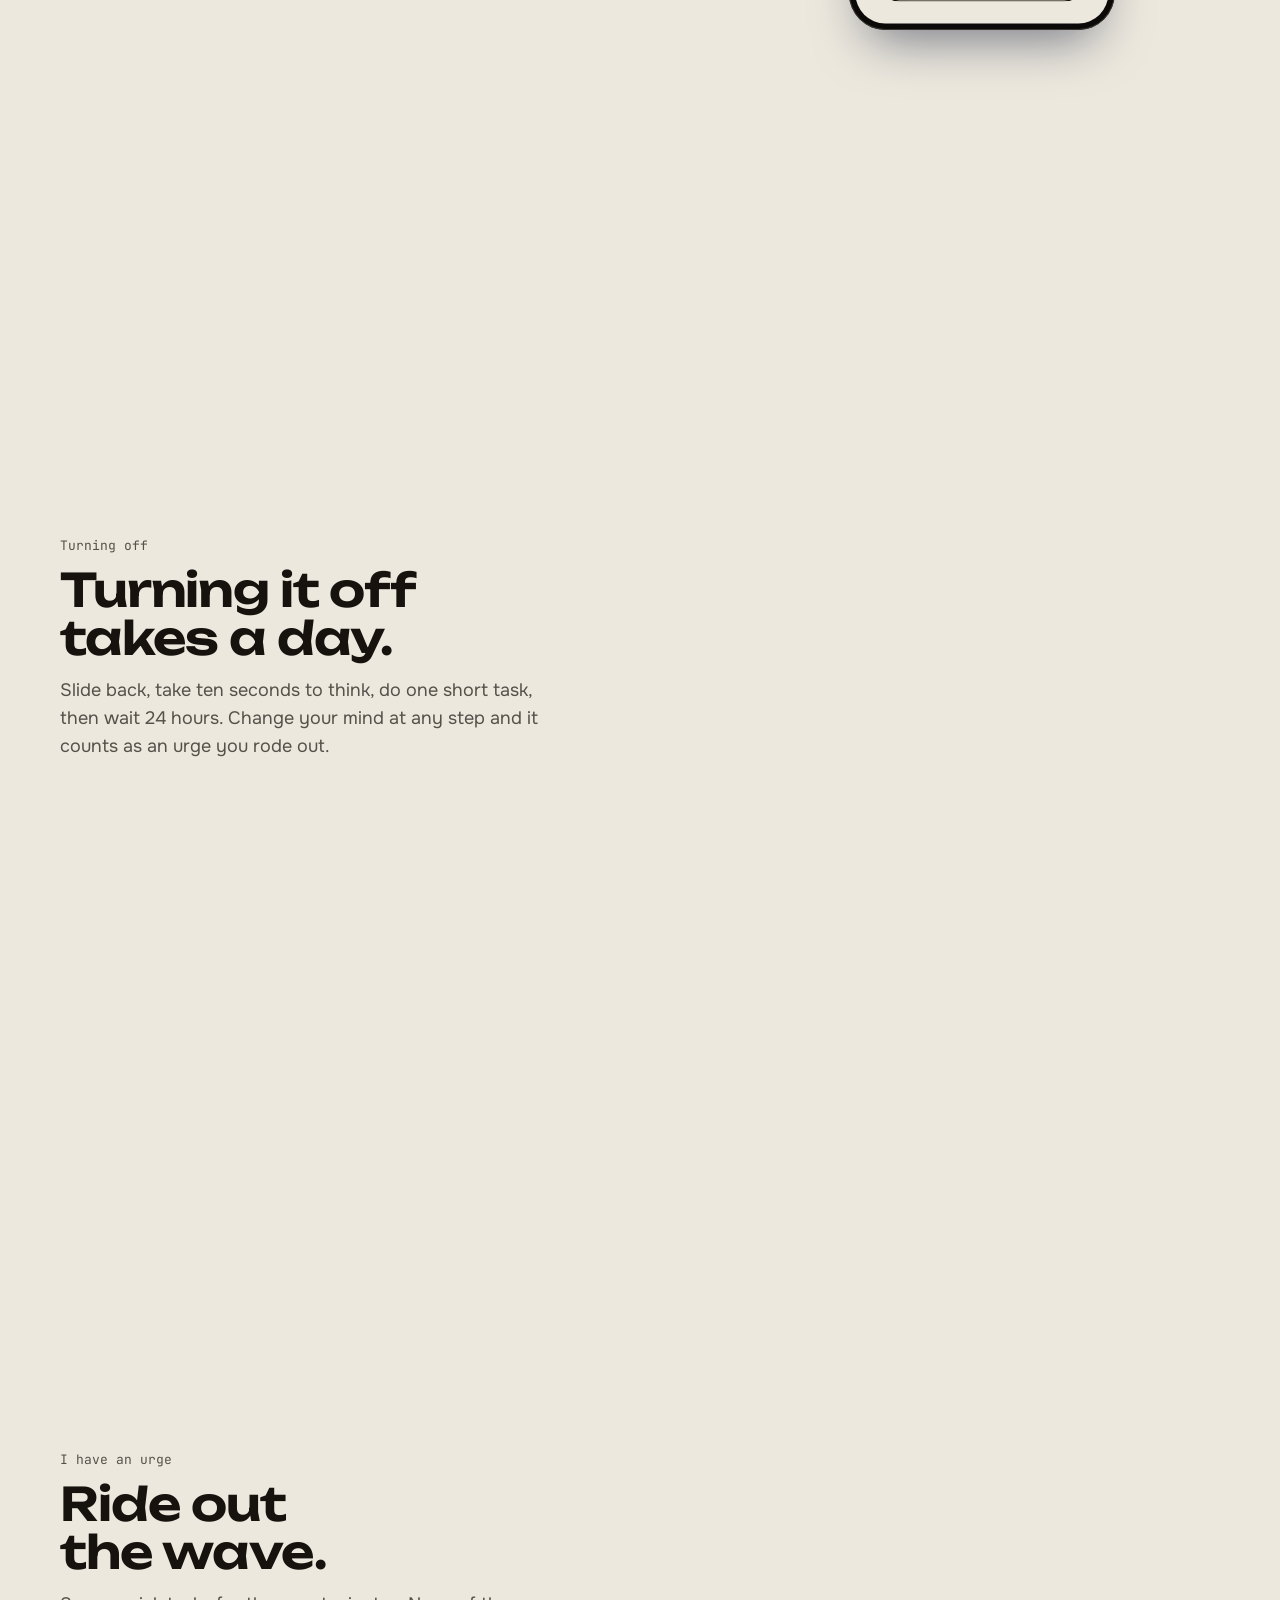
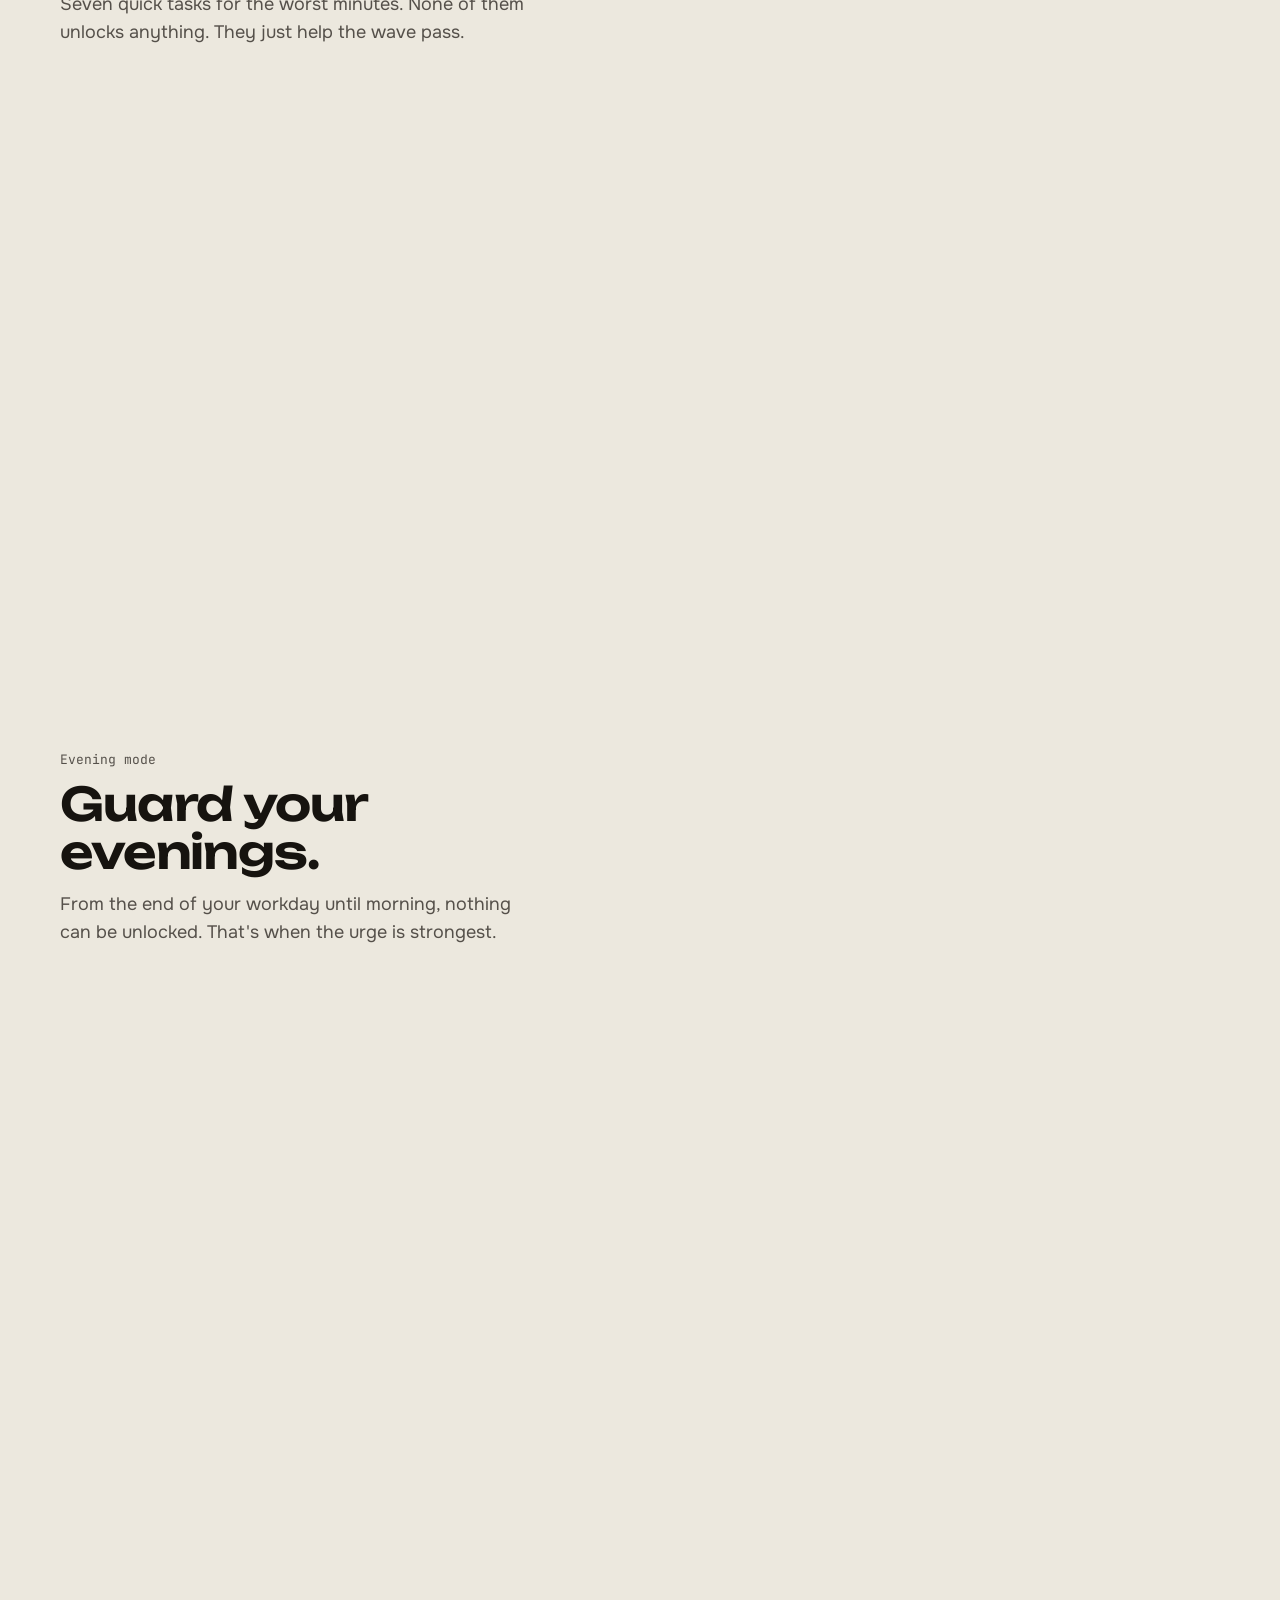
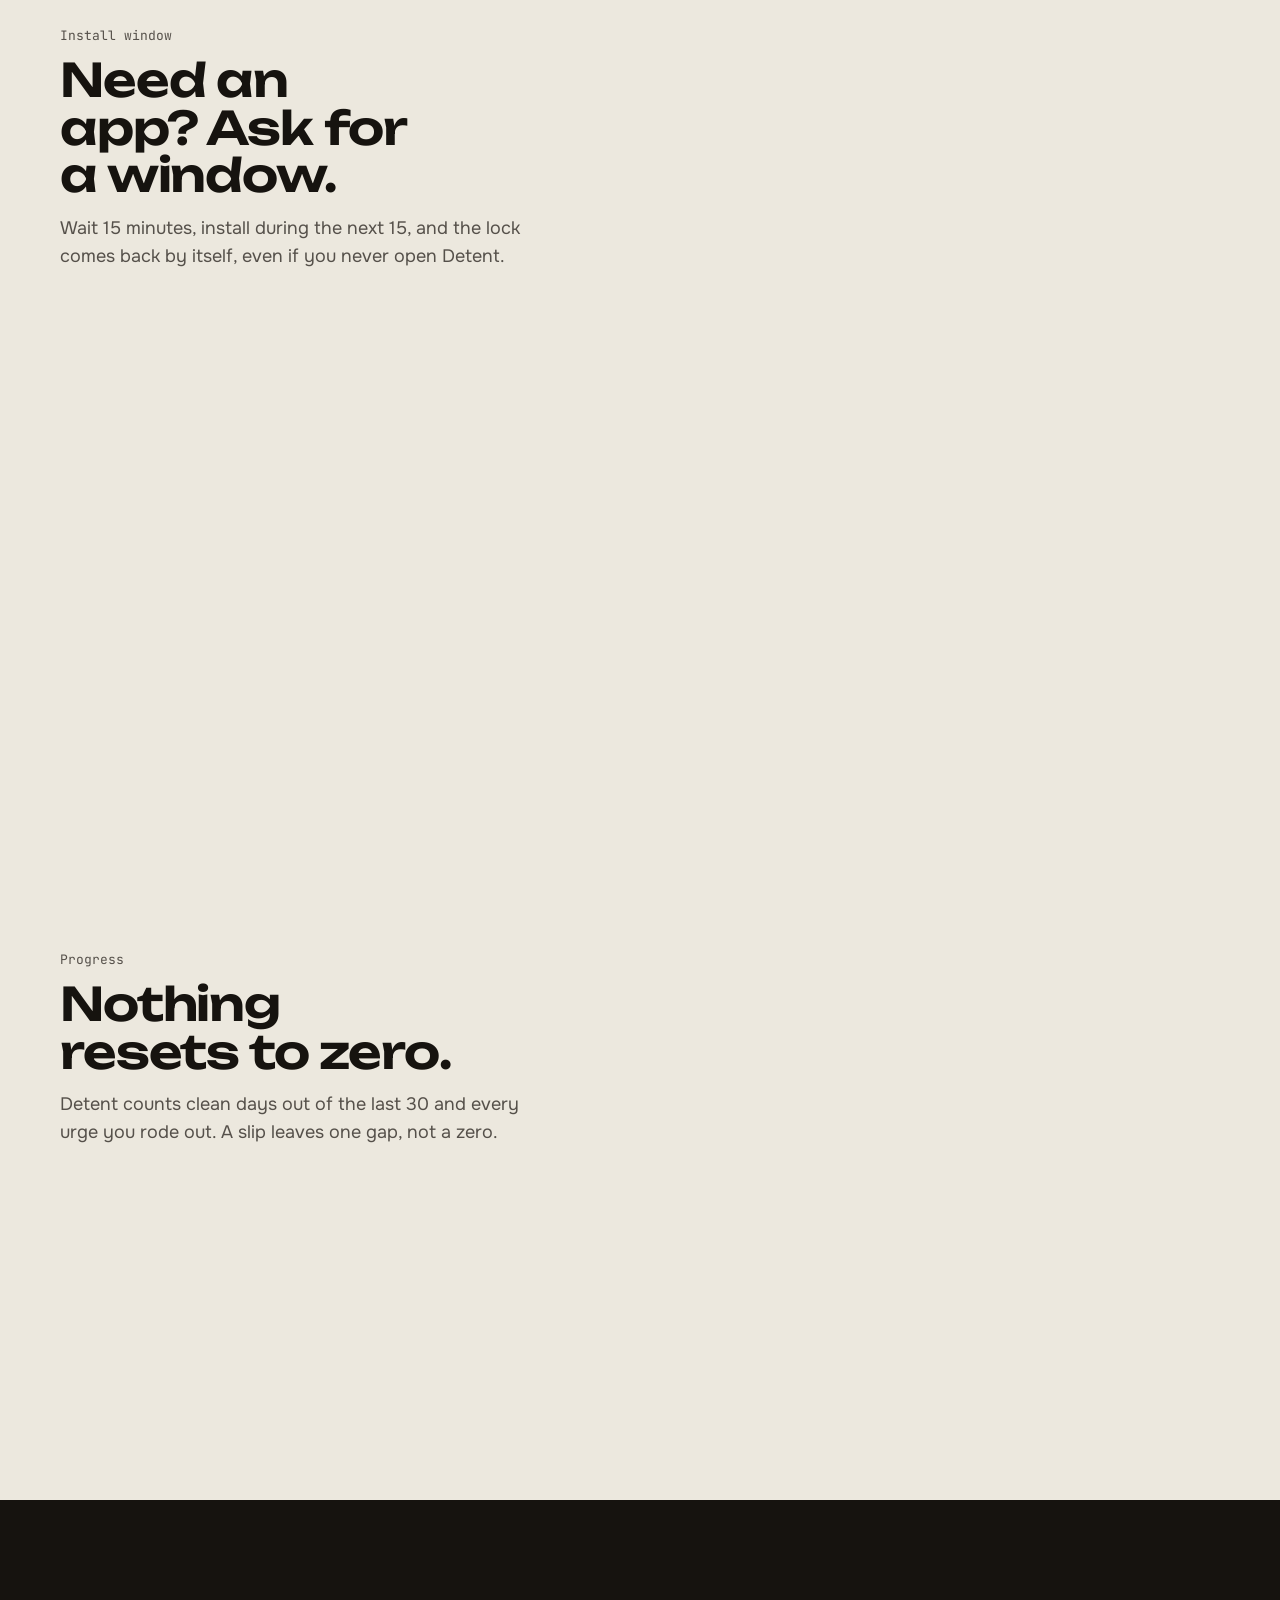
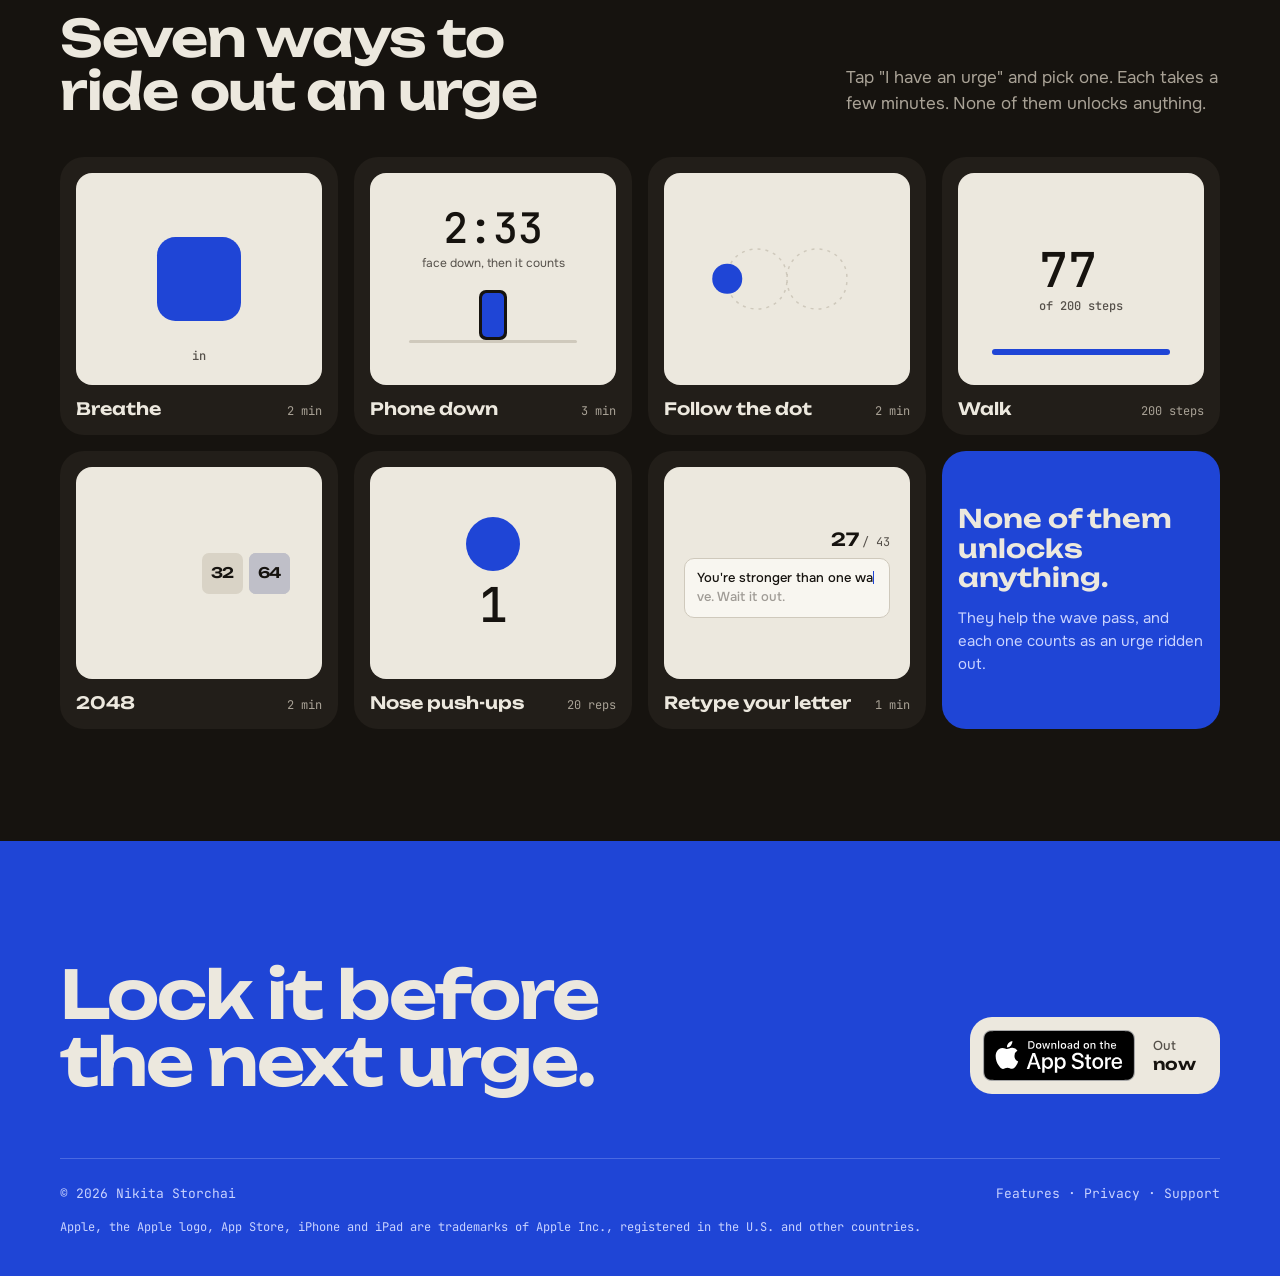
==== commit 969217b9: "Switch the store plate to the Download badge on 1 December by itself Detent goes on sale on 1 Decemb" ====
--- a/index.html
+++ b/index.html
@@ -17,7 +17,7 @@
 <link rel="preconnect" href="https://fonts.googleapis.com">
 <link rel="preconnect" href="https://fonts.gstatic.com" crossorigin>
 <link rel="stylesheet" href="https://fonts.googleapis.com/css2?family=Unbounded:wght@400;500;600;700&family=Onest:wght@400;500;600&family=JetBrains+Mono:wght@400;500&display=swap">
-<link rel="stylesheet" href="assets/detent.css?v=3e9f17c0">
+<link rel="stylesheet" href="assets/detent.css?v=c5c7bf34">
 </head>
 <body data-page="home">
 <template id="dev-tpl">
@@ -54,7 +54,7 @@
         <div>
           <h1>A lock only time can open.</h1>
           <p class="lede">One slide turns off app installs, adult websites and the apps that pull you in. Turning it back on takes 24 hours.</p>
-          <div class="store"><a class="store-plate" href="https://apps.apple.com/app/id6829272946"><img src="img/preorder-badge.svg" alt="Pre-order on the App Store" width="150" height="51"><span class="plate-date"><small>Out</small>1 December</span></a></div>
+          <div class="store"><a class="store-plate" href="https://apps.apple.com/app/id6829272946"><img src="img/preorder-badge.svg" alt="Pre-order on the App Store" width="150" height="51"><span class="plate-date"><small>Out</small> 1 December</span></a></div>
           <div class="facts"><span>Free</span><span>No account</span><span>No data collected</span><span>iPhone and iPad</span></div>
         </div>
         <div class="d-try">
@@ -116,11 +116,11 @@
   <section class="end">
     <div class="wrap grid">
       <h2>Lock it before the next urge.</h2>
-      <div class="store"><a class="store-plate" href="https://apps.apple.com/app/id6829272946"><img src="img/preorder-badge.svg" alt="Pre-order on the App Store" width="150" height="51"><span class="plate-date"><small>Out</small>1 December</span></a></div>
+      <div class="store"><a class="store-plate" href="https://apps.apple.com/app/id6829272946"><img src="img/preorder-badge.svg" alt="Pre-order on the App Store" width="150" height="51"><span class="plate-date"><small>Out</small> 1 December</span></a></div>
     </div>
     <div class="wrap"><div class="foot"><span>© 2026 Nikita Storchai</span><span><a href="features.html">Features</a> · <a href="privacy.html">Privacy</a> · <a href="support.html">Support</a></span><p class="legal">Apple, the Apple logo, App Store, iPhone and iPad are trademarks of Apple Inc., registered in the U.S. and other countries.</p></div></div>
   </section>
 </main>
-<script src="assets/detent.js?v=63beadbb"></script>
+<script src="assets/detent.js?v=0cd245b5"></script>
 </body>
 </html>
--- a/assets/detent.css
+++ b/assets/detent.css
@@ -480,5 +480,5 @@
 }
 @media (max-width: 520px) { .store { flex-direction: column; width: fit-content; margin-inline: auto; } .cards { gap: 10px; } .card { padding: 10px; gap: 10px; border-radius: 18px; } .card .t { flex-direction: column; gap: 2px; } .card .t b { font-size: 15px; } .card.more p { font-size: 18px; }
   .a-down-t { top: 10%; font-size: 26px; } .a-down-t small { font-size: 10.5px; } .a-table { bottom: 12%; } .a-down { left: calc(50% - 10px); bottom: calc(12% + 3px); width: 20px; height: 34px; border-radius: 5px; } .a-down::after { inset: 2px; border-radius: 4px; } }
-@media (max-width: 359px) { .store-plate { flex-direction: column; gap: 13px; padding: 13px 13px 16px; } .plate-date { align-items: center; text-align: center; } }
+@media (max-width: 359px) { .store-plate:not(.out) { flex-direction: column; gap: 13px; padding: 13px 13px 16px; } .store-plate:not(.out) .plate-date { align-items: center; text-align: center; } }
 @media (prefers-reduced-motion: reduce) { *, *::before, *::after { transition: none !important; animation: none !important; } }
